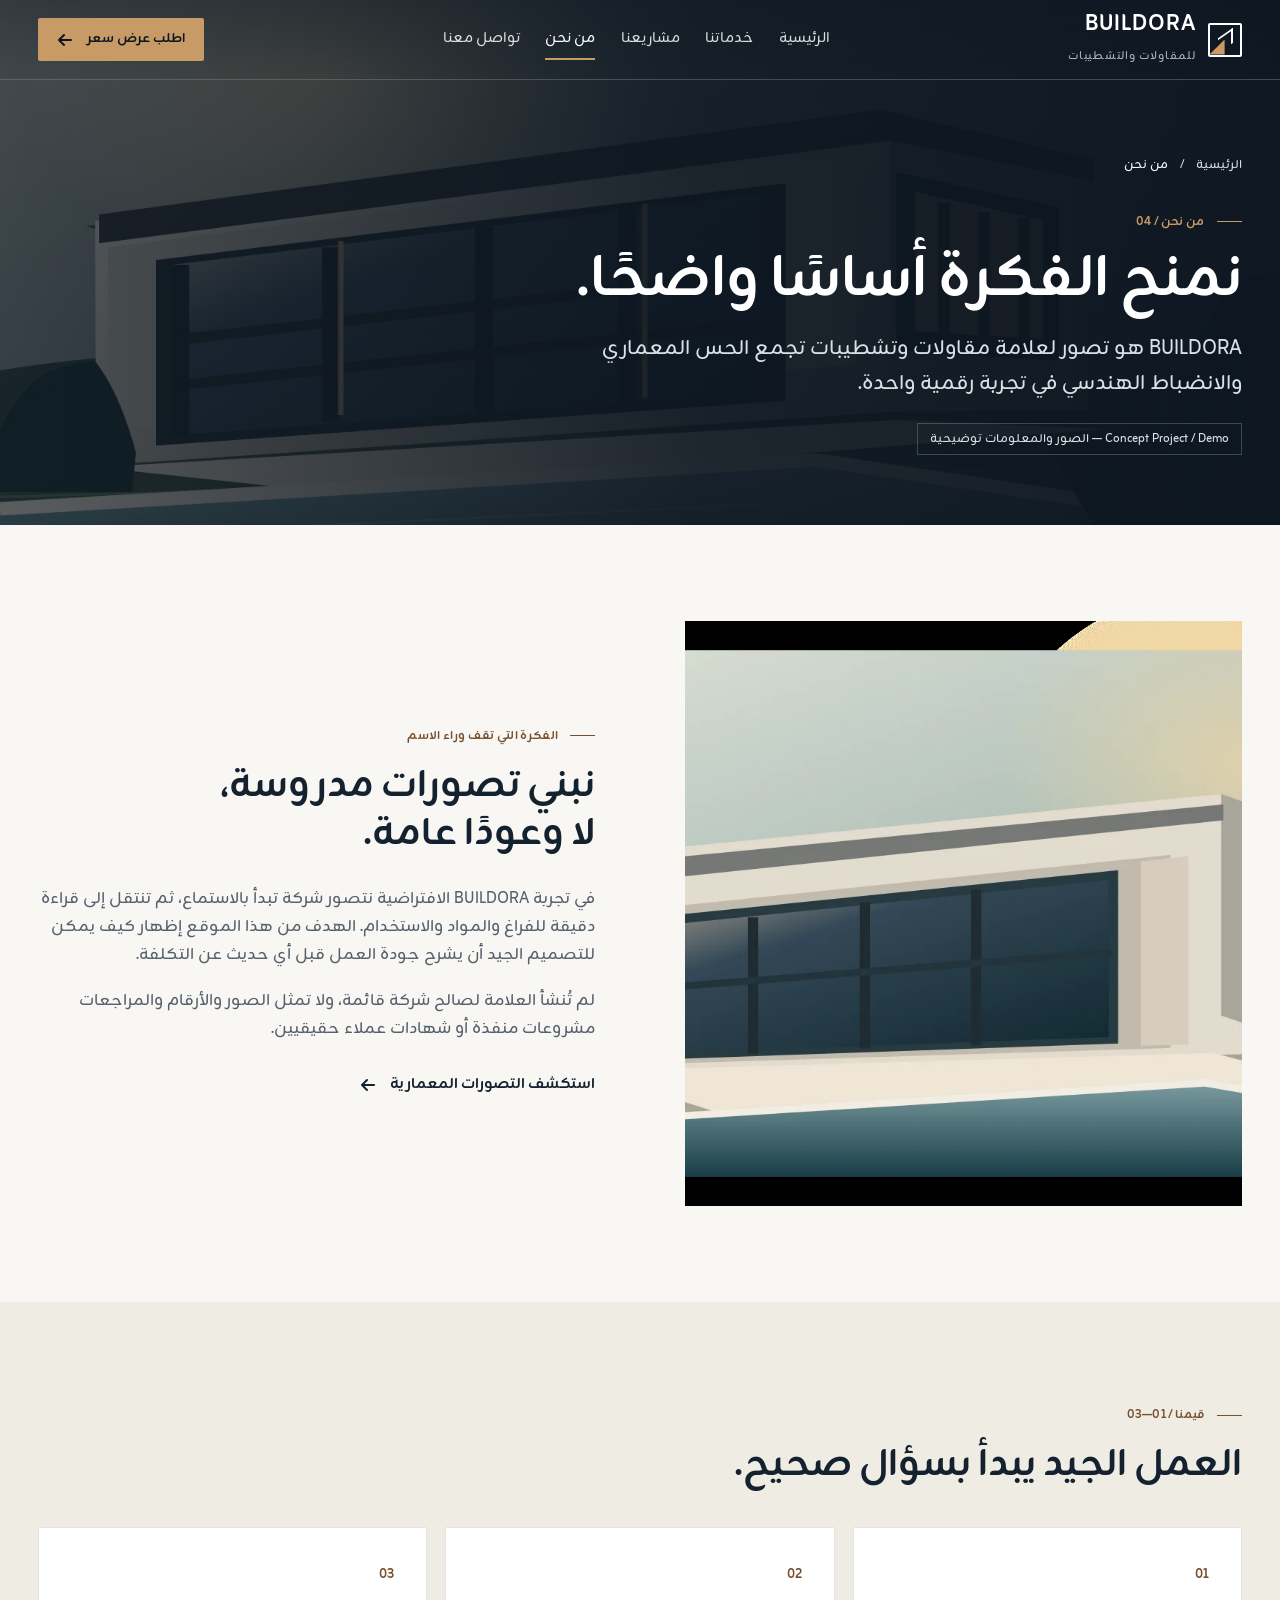
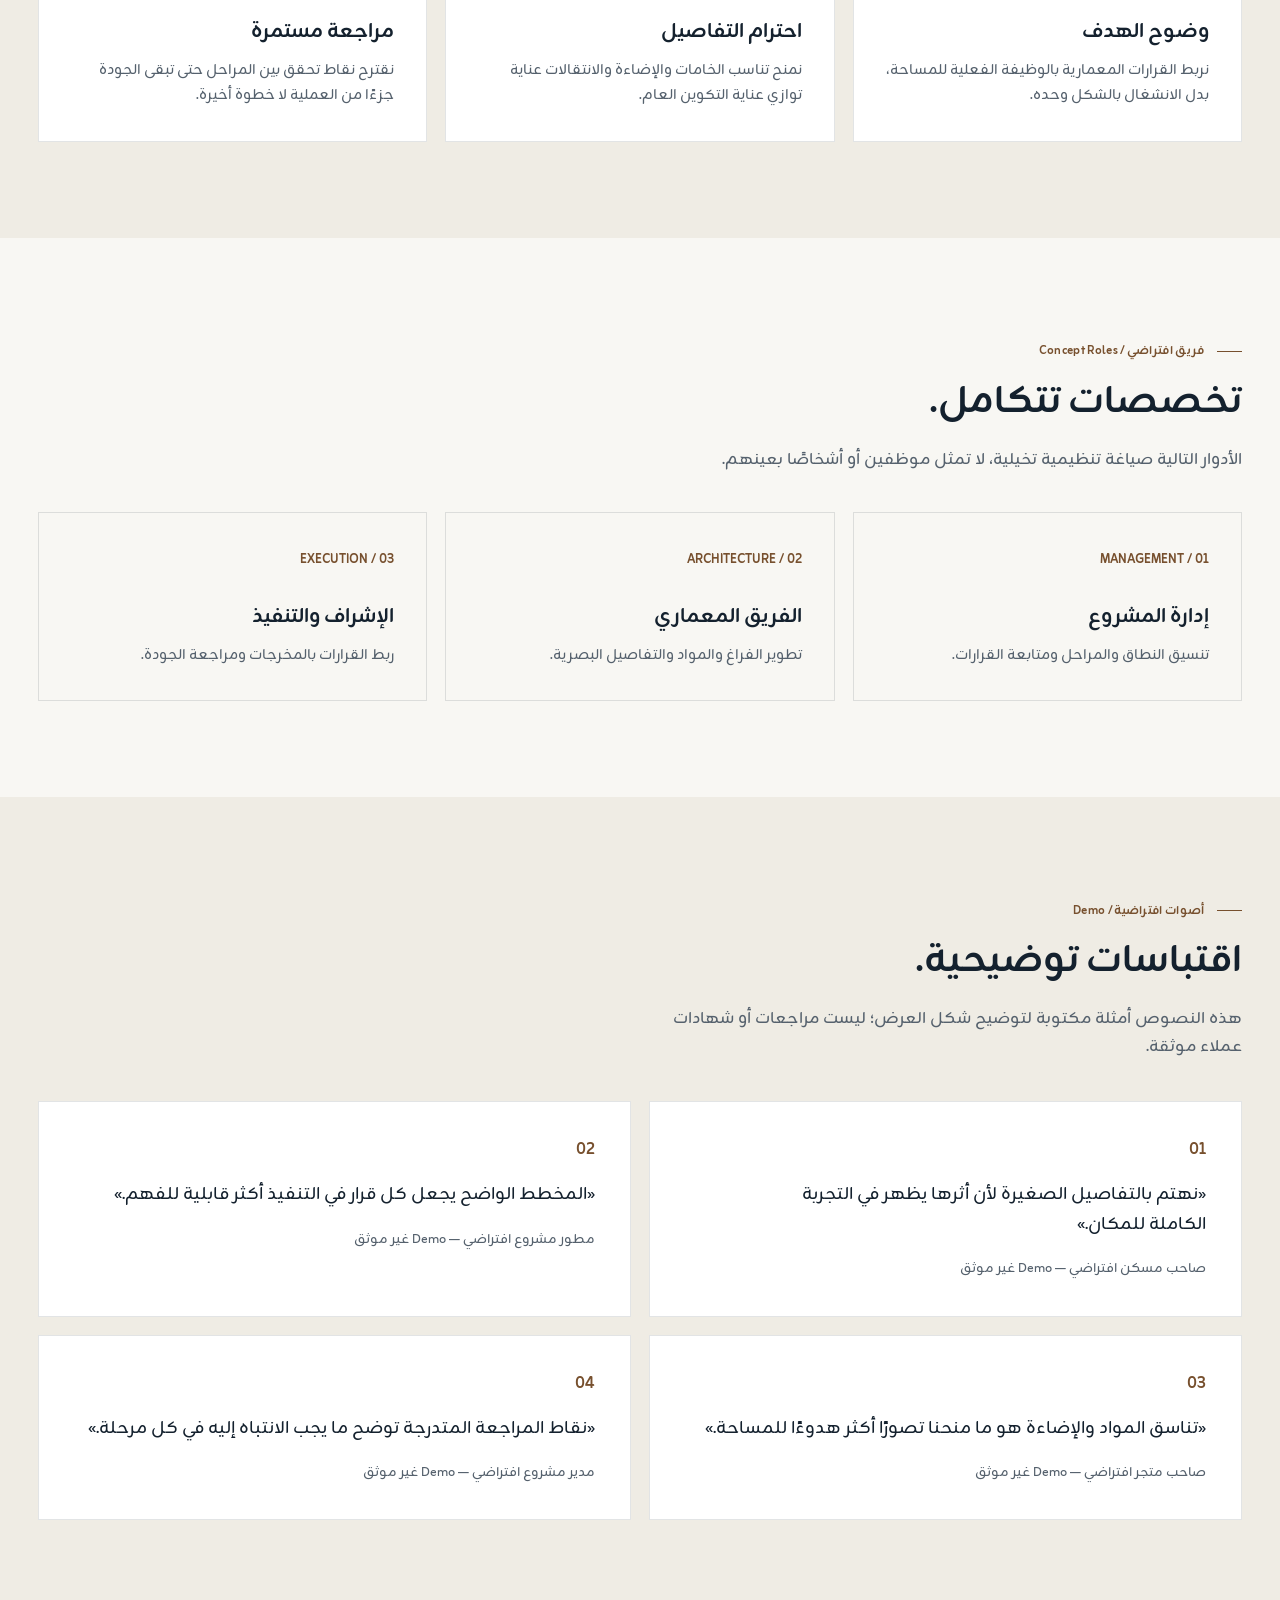
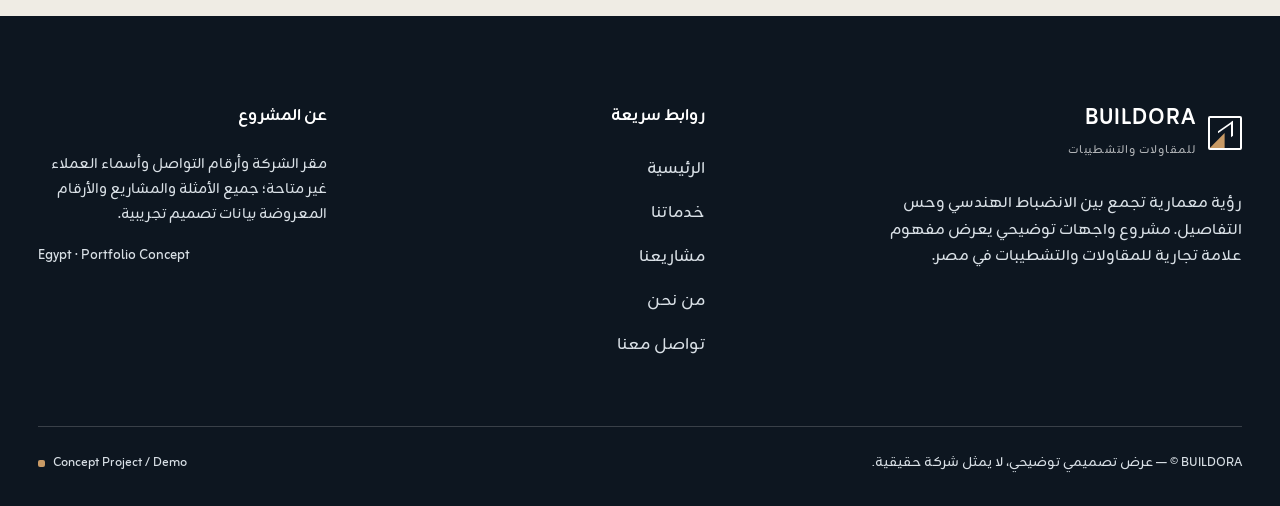
==== about.html @ ef32352b "Initial BUILDORA portfolio release" ====
<!doctype html>
<html lang="ar" dir="rtl">
<head>
  <meta charset="utf-8">
  <meta name="viewport" content="width=device-width, initial-scale=1">
  <meta name="theme-color" content="#14212E">
  <meta name="description" content="تعرف على مفهوم BUILDORA الافتراضي للمقاولات والتشطيبات وقيم التصميم والجودة وتخصصات الفريق.">
  <meta property="og:type" content="website">
  <meta property="og:site_name" content="BUILDORA">
  <meta property="og:locale" content="ar_EG">
  <meta property="og:title" content="من نحن | BUILDORA">
  <meta property="og:description" content="تعرف على مفهوم BUILDORA الافتراضي للمقاولات والتشطيبات وقيم التصميم والجودة وتخصصات الفريق.">
  <meta name="twitter:card" content="summary">
  <title>من نحن | BUILDORA</title>
  <link rel="icon" href="favicon.svg" type="image/svg+xml">
  <link rel="preconnect" href="https://fonts.googleapis.com">
  <link rel="preconnect" href="https://fonts.gstatic.com" crossorigin>
  <link rel="preconnect" href="https://cdnjs.cloudflare.com" crossorigin>
  <link href="https://fonts.googleapis.com/css2?family=Zain:wght@200;300;400;700;800;900&amp;display=swap" rel="stylesheet">
  <link href="https://cdnjs.cloudflare.com/ajax/libs/font-awesome/6.7.2/css/all.min.css" rel="stylesheet">
  <link rel="stylesheet" href="assets/css/tokens.css">
  <link rel="stylesheet" href="assets/css/base.css">
  <link rel="stylesheet" href="assets/css/components.css">
  <link rel="stylesheet" href="assets/css/pages.css">
  <link rel="stylesheet" href="assets/css/responsive.css">
  <script type="module" src="assets/js/app.js"></script>
</head>
<body data-page="about">
  <a class="skip-link" href="#main-content">تخطَّ إلى المحتوى الرئيسي</a>
  <header class="site-header" id="site-header">
    <div class="container site-header__inner">
      <a class="brand" href="index.html" aria-label="BUILDORA — العودة إلى الرئيسية">
        <span class="brand__mark" aria-hidden="true"></span>
        <span>
          <span class="brand__text" lang="en" dir="ltr">BUILDORA</span>
          <span class="brand__caption">للمقاولات والتشطيبات</span>
        </span>
      </a>

      <nav class="site-nav" id="primary-navigation" aria-label="التنقل الرئيسي">
        <a class="site-nav__link" href="index.html" >الرئيسية</a>
        <a class="site-nav__link" href="services.html">خدماتنا</a>
        <a class="site-nav__link" href="projects.html">مشاريعنا</a>
        <a class="site-nav__link" href="about.html" aria-current="page">من نحن</a>
        <a class="site-nav__link" href="contact.html#quote">تواصل معنا</a>
      </nav>

      <div class="site-header__actions">
        <a class="button button--brass site-header__quote" href="contact.html#quote">
          اطلب عرض سعر
          <i class="fa-solid fa-arrow-left icon icon--sm" aria-hidden="true"></i>
        </a>
        <button class="site-header__menu-toggle" id="menu-toggle" type="button" aria-controls="primary-navigation" aria-expanded="false" aria-label="فتح القائمة">
          <i class="fa-solid fa-bars icon" aria-hidden="true"></i>
        </button>
      </div>
    </div>
    <div class="site-header__backdrop" id="navigation-backdrop" aria-hidden="true"></div>
  </header>
  <main id="main-content">
    <section class="inner-hero" aria-labelledby="page-title">
      <div class="inner-hero__visual" aria-hidden="true"></div>
      <div class="container inner-hero__inner">
        <nav class="breadcrumb" aria-label="مسار التنقل"><a href="index.html">الرئيسية</a><span aria-hidden="true">/</span><span aria-current="page">من نحن</span></nav>
        <span class="eyebrow eyebrow--light">من نحن / 04</span>
        <h1 id="page-title">نمنح الفكرة أساسًا واضحًا.</h1>
        <p>BUILDORA هو تصور لعلامة مقاولات وتشطيبات تجمع الحس المعماري والانضباط الهندسي في تجربة رقمية واحدة.</p>
        <span class="inner-hero__label">Concept Project / Demo — الصور والمعلومات توضيحية</span>
      </div>
    </section>
    <section class="section editorial" aria-labelledby="about-story-title"><div class="container editorial__grid"><div class="editorial__image"><img src="assets/images/project-residential.webp" loading="lazy" width="1200" height="800" decoding="async" alt="رسم توضيحي معماري لفيلا معاصرة" /></div><div class="editorial__copy"><span class="eyebrow">الفكرة التي تقف وراء الاسم</span><h2 id="about-story-title">نبني تصورات مدروسة، لا وعودًا عامة.</h2><p>في تجربة BUILDORA الافتراضية نتصور شركة تبدأ بالاستماع، ثم تنتقل إلى قراءة دقيقة للفراغ والمواد والاستخدام. الهدف من هذا الموقع إظهار كيف يمكن للتصميم الجيد أن يشرح جودة العمل قبل أي حديث عن التكلفة.</p><p>لم تُنشأ العلامة لصالح شركة قائمة، ولا تمثل الصور والأرقام والمراجعات مشروعات منفذة أو شهادات عملاء حقيقيين.</p><a class="button button--text" href="projects.html">استكشف التصورات المعمارية <i class="fa-solid fa-arrow-left icon icon--sm" aria-hidden="true"></i></a></div></div></section>
    <section class="section section--subtle" aria-labelledby="values-title"><div class="container"><span class="eyebrow">قيمنا / 01—03</span><h2 id="values-title" class="section-title">العمل الجيد يبدأ بسؤال صحيح.</h2><div class="value-grid"><article><span>01</span><h3>وضوح الهدف</h3><p>نربط القرارات المعمارية بالوظيفة الفعلية للمساحة، بدل الانشغال بالشكل وحده.</p></article><article><span>02</span><h3>احترام التفاصيل</h3><p>نمنح تناسب الخامات والإضاءة والانتقالات عناية توازي عناية التكوين العام.</p></article><article><span>03</span><h3>مراجعة مستمرة</h3><p>نقترح نقاط تحقق بين المراحل حتى تبقى الجودة جزءًا من العملية لا خطوة أخيرة.</p></article></div></div></section>
    <section class="section team" aria-labelledby="team-title"><div class="container"><div class="section-heading"><span class="eyebrow">فريق افتراضي / Concept Roles</span><h2 class="section-heading__title" id="team-title">تخصصات تتكامل.</h2><p class="section-heading__body">الأدوار التالية صياغة تنظيمية تخيلية، لا تمثل موظفين أو أشخاصًا بعينهم.</p></div><div class="role-grid"><article><span>01 / MANAGEMENT</span><h3>إدارة المشروع</h3><p>تنسيق النطاق والمراحل ومتابعة القرارات.</p></article><article><span>02 / ARCHITECTURE</span><h3>الفريق المعماري</h3><p>تطوير الفراغ والمواد والتفاصيل البصرية.</p></article><article><span>03 / EXECUTION</span><h3>الإشراف والتنفيذ</h3><p>ربط القرارات بالمخرجات ومراجعة الجودة.</p></article></div></div></section>
    <section class="section section--subtle" aria-labelledby="quotes-title"><div class="container"><div class="section-heading"><span class="eyebrow">أصوات افتراضية / Demo</span><h2 class="section-heading__title" id="quotes-title">اقتباسات توضيحية.</h2><p class="section-heading__body">هذه النصوص أمثلة مكتوبة لتوضيح شكل العرض؛ ليست مراجعات أو شهادات عملاء موثقة.</p></div><div id="testimonial-list" class="quote-grid"><p class="state-message">جارٍ تحميل الاقتباسات...</p></div></div></section>
  </main>
  <footer class="site-footer" id="footer">
    <div class="container site-footer__main">
      <div class="site-footer__brand">
        <a class="brand" href="index.html" aria-label="BUILDORA — العودة إلى أعلى الصفحة">
          <span class="brand__mark" aria-hidden="true"></span>
          <span><span class="brand__text" lang="en" dir="ltr">BUILDORA</span><span class="brand__caption">للمقاولات والتشطيبات</span></span>
        </a>
        <p class="site-footer__intro">رؤية معمارية تجمع بين الانضباط الهندسي وحس التفاصيل. مشروع واجهات توضيحي يعرض مفهوم علامة تجارية للمقاولات والتشطيبات في مصر.</p>
      </div>
      <div>
        <h2 class="site-footer__heading">روابط سريعة</h2>
        <ul class="site-footer__list">
          <li><a href="index.html">الرئيسية</a></li>
          <li><a href="services.html">خدماتنا</a></li>
          <li><a href="projects.html">مشاريعنا</a></li>
          <li><a href="about.html">من نحن</a></li>
          <li><a href="contact.html#quote">تواصل معنا</a></li>
        </ul>
      </div>
      <div>
        <h2 class="site-footer__heading">عن المشروع</h2>
        <p class="site-footer__hint">مقر الشركة وأرقام التواصل وأسماء العملاء غير متاحة؛ جميع الأمثلة والمشاريع والأرقام المعروضة بيانات تصميم تجريبية.</p>
        <p class="site-footer__hint site-footer__hint--spaced" lang="en" dir="ltr">Egypt · Portfolio Concept</p>
      </div>
    </div>
    <div class="container site-footer__bottom">
      <span><span lang="en" dir="ltr">© BUILDORA</span> — عرض تصميمي توضيحي، لا يمثل شركة حقيقية.</span>
      <span class="site-footer__demo" lang="en" dir="ltr">Concept Project / Demo</span>
    </div>
  </footer>
</body>
</html>
---- assets/css/tokens.css ----
/* BUILDORA design tokens — Stage B production baseline. */
:root {
  /* 60%: warm foundations */
  --bg-page: #f8f7f3;
  --bg-surface: #ffffff;
  --bg-subtle: #efece4;

  /* 30%: architectural dark palette */
  --brand-navy: #14212e;
  --brand-navy-deep: #0d1620;
  --brand-navy-elevated: #1d2e3f;

  /* 10%: restrained metallic accent */
  --accent-brass: #c89a65;
  --accent-brass-hover: #b0834f;

  /* Semantic surfaces and text */
  --text-primary: #14212e;
  --text-muted: #55616d;
  --text-inverse: #ffffff;
  --text-inverse-muted: #d9e0e6;
  --text-brass-on-light: #77502e;
  --surface-brass-soft: #f0e4d5;
  --border-hairline: rgba(20, 33, 46, 0.12);
  --border-inverse: rgba(255, 255, 255, 0.2);
  --focus-strong: #14212e;
  --focus-inverse: #ffffff;
  --status-error: #99333b;
  --status-success: #216347;

  /* Zain is the sole UI family for Arabic, Latin text and numeric headings. */
  --font-display: 'Zain', system-ui, sans-serif;
  --font-body: 'Zain', system-ui, sans-serif;
  --font-ar: 'Zain', system-ui, sans-serif;
  --font-weight-regular: 400;
  --font-weight-medium: 500;
  --font-weight-semibold: 600;
  --font-weight-bold: 700;
  --fs-h1: clamp(2.25rem, 4.5vw, 3.85rem);
  --fs-h2: clamp(1.65rem, 3vw, 2.6rem);
  --fs-h3: clamp(1.15rem, 1.6vw, 1.4rem);
  --fs-body: 1rem;
  --fs-small: clamp(0.875rem, 0.85rem + 0.12vw, 0.95rem);
  --fs-lead: clamp(1.075rem, 1.01rem + 0.3vw, 1.25rem);
  --fs-stat: clamp(2rem, 3.75vw, 3.5rem);
  --line-height-h1: 1.15;
  --line-height-h2: 1.25;
  --line-height-h3: 1.35;
  --line-height-body-ar: 1.75;
  --line-height-body-en: 1.6;

  /* Four-point spacing scale */
  --space-1: 4px;
  --space-2: 8px;
  --space-3: 12px;
  --space-4: 16px;
  --space-6: 24px;
  --space-8: 32px;
  --space-12: 48px;
  --space-16: 64px;
  --space-20: 80px;
  --space-24: 96px;
  --space-28: 112px;
  --section-space: clamp(4rem, 7.5vw, 6.5rem);
  --container-max: 1280px;
  --page-gutter: clamp(1rem, 3vw, 2.5rem);
  --grid-gap: clamp(1rem, 2.3vw, 2rem);

  /* Restrained geometry */
  --radius-sm: 2px;
  --radius-md: 4px;
  --radius-lg: 8px;
  --border-width: 1px;
  --control-min-height: 44px;
  --button-min-height: 44px;
  --header-height: 80px;
  --header-height-mobile: 64px;
  --icon-sm: 16px;
  --icon-md: 20px;
  --icon-lg: 24px;

  /* Minimal depth and movement */
  --shadow-card: 0 8px 24px rgba(13, 22, 32, 0.07);
  --shadow-header: 0 8px 24px rgba(13, 22, 32, 0.08);
  --duration-fast: 160ms;
  --duration-normal: 240ms;
  --duration-image: 400ms;
  --ease-architectural: cubic-bezier(0.22, 1, 0.36, 1);
  --focus-ring-width: 3px;
  --focus-ring-offset: 3px;
  --z-base: 0;
  --z-sticky-header: 20;
  --z-mobile-menu: 30;
  --z-dialog-backdrop: 90;
  --z-dialog: 100;
}

/* Device widths for acceptance tests: 1440, 1366, 1200, 1024, 992,
   768, 576, 480, 375 and 330px. These are not all required breakpoints. */
---- assets/css/base.css ----
/* Document reset and accessible, direction-aware defaults. */
*,
*::before,
*::after {
  box-sizing: border-box;
}

html {
  scroll-behavior: smooth;
  scroll-padding-top: calc(var(--header-height) + 24px);
}

body {
  min-width: 320px;
  margin: 0;
  color: var(--text-primary);
  background: var(--bg-page);
  font-family: var(--font-body);
  font-size: var(--fs-body);
  font-weight: var(--font-weight-regular);
  line-height: var(--line-height-body-ar);
  -webkit-font-smoothing: antialiased;
  text-rendering: optimizeLegibility;
}

:lang(en) {
  line-height: var(--line-height-body-en);
}

h1,
h2,
h3,
h4,
p,
figure,
blockquote,
ol,
ul {
  margin: 0;
}

h1,
h2,
h3,
h4 {
  font-family: var(--font-display);
  font-weight: var(--font-weight-bold);
  text-wrap: balance;
}

h1 { font-size: var(--fs-h1); line-height: var(--line-height-h1); }
h2 { font-size: var(--fs-h2); line-height: var(--line-height-h2); }
h3 { font-size: var(--fs-h3); line-height: var(--line-height-h3); }

p { text-wrap: pretty; }

ul,
ol { padding: 0; }

img,
picture,
svg,
video {
  display: block;
  max-width: 100%;
}

img { height: auto; }

a {
  color: inherit;
  text-decoration: none;
}

button,
input,
select,
textarea {
  font: inherit;
}

button { cursor: pointer; }

button,
a,
input,
select,
textarea { -webkit-tap-highlight-color: transparent; }

:focus-visible {
  outline: var(--focus-ring-width) solid var(--focus-strong);
  outline-offset: var(--focus-ring-offset);
}

::selection {
  color: var(--brand-navy-deep);
  background: var(--accent-brass);
}

[hidden] { display: none !important; }

.container {
  width: min(var(--container-max), calc(100% - 2 * var(--page-gutter)));
  margin-inline: auto;
}

.section { padding-block: var(--section-space); }

.sr-only {
  position: absolute !important;
  width: 1px !important;
  height: 1px !important;
  overflow: hidden !important;
  white-space: nowrap !important;
  clip: rect(0, 0, 0, 0) !important;
  clip-path: inset(50%) !important;
  border: 0 !important;
  padding: 0 !important;
  margin: -1px !important;
}

.skip-link {
  position: fixed;
  z-index: calc(var(--z-dialog) + 1);
  inset-block-start: 12px;
  inset-inline-start: 12px;
  padding: 10px 18px;
  background: var(--bg-surface);
  color: var(--brand-navy);
  border: 2px solid var(--accent-brass);
  border-radius: var(--radius-sm);
  transform: translateY(-170%);
}

.skip-link:focus { transform: translateY(0); }

html.no-scroll,
body.no-scroll { overflow: hidden; }

@media (prefers-reduced-motion: reduce) {
  html { scroll-behavior: auto; }
  *,
  *::before,
  *::after {
    animation-duration: 0.01ms !important;
    animation-iteration-count: 1 !important;
    transition-duration: 0.01ms !important;
  }
}
---- assets/css/components.css ----
/* Shared buttons, navigation, card shells and footer components. */
.icon {
  display: inline-flex;
  align-items: center;
  justify-content: center;
  width: var(--icon-md);
  height: var(--icon-md);
  flex: 0 0 auto;
  font-size: var(--icon-md);
  line-height: 1;
  vertical-align: middle;
}

.icon--sm { width: var(--icon-sm); height: var(--icon-sm); font-size: var(--icon-sm); }
.icon--lg { width: var(--icon-lg); height: var(--icon-lg); font-size: var(--icon-lg); }

.eyebrow {
  display: inline-flex;
  align-items: center;
  gap: 12px;
  color: var(--text-brass-on-light);
  font-size: 0.78rem;
  font-weight: 600;
  line-height: 1.55;
  letter-spacing: 0.025em;
}

.eyebrow::before {
  content: '';
  width: 25px;
  height: 1px;
  background: currentColor;
}

.eyebrow--light { color: var(--accent-brass); }

.section-heading { max-width: 740px; }
.section-heading__title { margin-block: 16px 20px; }
.section-heading__body { color: var(--text-muted); max-width: 600px; }

.button {
  display: inline-flex;
  align-items: center;
  justify-content: center;
  gap: 14px;
  min-height: 52px;
  padding: 13px 24px;
  border: 1px solid transparent;
  border-radius: var(--radius-sm);
  font-weight: 600;
  font-size: 0.92rem;
  line-height: 1.4;
  text-align: center;
  transition: background var(--duration-normal), color var(--duration-normal), border-color var(--duration-normal), transform var(--duration-normal);
}

.button .icon { transition: transform var(--duration-normal); }
.button:hover .icon { transform: translateX(-4px); }
.button--brass { background: var(--accent-brass); color: var(--brand-navy-deep); }
.button--brass:hover { background: var(--accent-brass-hover); color: var(--brand-navy-deep); }
.button--outline-light { background: transparent; color: #fff; border-color: rgba(255,255,255,.58); }
.button--outline-light:hover { background: rgba(255,255,255,.1); border-color: #fff; }
.button--outline-dark { background: transparent; color: var(--brand-navy); border-color: rgba(20,33,46,.44); }
.button--outline-dark:hover { background: var(--brand-navy); color: #fff; }
.button--text { padding-inline: 0; min-height: 44px; border: 0; background: transparent; color: var(--brand-navy); }
.button--text:hover { color: var(--text-brass-on-light); }

.brand {
  display: inline-flex;
  align-items: center;
  gap: 12px;
  min-width: 0;
  color: #fff;
}

.brand__mark {
  position: relative;
  display: inline-block;
  width: 34px;
  height: 34px;
  flex: 0 0 auto;
  border: 2px solid currentColor;
  border-radius: var(--radius-sm);
  overflow: hidden;
}

.brand__mark::before {
  content: '';
  position: absolute;
  inset: 8px 7px 7px 8px;
  border-inline-start: 2px solid currentColor;
  border-block-start: 2px solid currentColor;
  transform: skewY(-35deg);
}

.brand__mark::after {
  content: '';
  position: absolute;
  inset-inline-end: 0;
  inset-block-end: 0;
  width: 15px;
  height: 15px;
  background: var(--accent-brass);
  clip-path: polygon(0 100%, 100% 0, 100% 100%);
}

.brand__text {
  font-family: var(--font-display);
  font-size: 1.4rem;
  font-weight: 700;
  line-height: 1;
  letter-spacing: .04em;
}

.brand__caption {
  display: block;
  margin-block-start: 7px;
  color: rgba(255,255,255,.68);
  font-family: var(--font-ar);
  font-size: .68rem;
  font-weight: 500;
  letter-spacing: .07em;
}

.site-header {
  position: fixed;
  z-index: var(--z-sticky-header);
  inset: 0 0 auto;
  height: var(--header-height);
  border-block-end: 1px solid rgba(255,255,255,.21);
  background: linear-gradient(180deg, rgba(13,22,32,.32), rgba(13,22,32,.04));
  color: #fff;
  transition: background var(--duration-normal), box-shadow var(--duration-normal), height var(--duration-normal), border-color var(--duration-normal);
}

.site-header--scrolled,
.site-header--menu-open {
  background: var(--brand-navy-deep);
  border-color: rgba(255,255,255,.12);
  box-shadow: var(--shadow-header);
}

.site-header__inner {
  display: flex;
  align-items: center;
  justify-content: space-between;
  gap: 28px;
  height: 100%;
}

.site-nav { display: flex; align-items: center; gap: clamp(14px, 2vw, 30px); }
.site-nav__link {
  position: relative;
  display: inline-flex;
  min-height: 44px;
  align-items: center;
  color: rgba(255,255,255,.84);
  font-size: .88rem;
  font-weight: 500;
  white-space: nowrap;
  transition: color var(--duration-fast);
}
.site-nav__link:hover,
.site-nav__link[aria-current="page"] { color: #fff; }
.site-nav__link::after {
  content: '';
  position: absolute;
  inset-inline: 0;
  inset-block-end: 2px;
  height: 2px;
  background: var(--accent-brass);
  transform: scaleX(0);
  transform-origin: right center;
  transition: transform var(--duration-normal);
}
.site-nav__link:hover::after,
.site-nav__link[aria-current="page"]::after { transform: scaleX(1); }
.site-header__actions { display: flex; align-items: center; gap: 14px; }
.site-header__quote { min-height: 43px; padding: 11px 18px; font-size: .82rem; }
.site-header__menu-toggle {
  display: none;
  align-items: center;
  justify-content: center;
  width: 44px;
  height: 44px;
  padding: 0;
  border: 1px solid rgba(255,255,255,.42);
  border-radius: var(--radius-sm);
  color: #fff;
  background: transparent;
}
.site-header__menu-toggle .icon { width: 23px; height: 23px; }

.site-header__backdrop { display: none; }

.meta-line {
  display: flex;
  flex-wrap: wrap;
  align-items: center;
  gap: 10px;
  font-size: .83rem;
  line-height: 1.4;
}

.meta-line__divider { width: 1px; height: 14px; background: currentColor; opacity: .32; }

.site-footer { background: var(--brand-navy-deep); color: #fff; }
.site-footer__main {
  display: grid;
  grid-template-columns: 1.55fr 1fr 1fr;
  gap: clamp(40px, 7vw, 108px);
  padding-block: clamp(64px, 7vw, 100px) 64px;
}
.site-footer .brand { margin-block-end: 30px; }
.site-footer__intro { max-width: 390px; color: var(--text-inverse-muted); font-size: .95rem; }
.site-footer__heading { margin-block-end: 26px; color: #fff; font-size: 1rem; font-weight: 600; }
.site-footer__list { display: grid; gap: 10px; list-style: none; }
.site-footer__list a { display: inline-flex; min-height: 34px; align-items: center; gap: 12px; color: var(--text-inverse-muted); transition: color var(--duration-fast); }
.site-footer__list a:hover { color: var(--accent-brass); }
.site-footer__hint { color: var(--text-inverse-muted); font-size: .9rem; }
.site-footer__hint--spaced { margin-block-start: 16px; }
.site-footer__bottom {
  display: flex;
  justify-content: space-between;
  align-items: center;
  flex-wrap: wrap;
  gap: 18px;
  padding-block: 25px 31px;
  border-block-start: 1px solid rgba(255,255,255,.18);
  color: var(--text-inverse-muted);
  font-size: .81rem;
}
.site-footer__demo { display: inline-flex; align-items: center; gap: 8px; }
.site-footer__demo::before { content: ''; width: 7px; height: 7px; background: var(--accent-brass); border-radius: var(--radius-sm); }

/* Decorative headings and images must not behave as controls. */
.decorative-rule { height: 1px; background: var(--border-hairline); }

/* Strong focus indicators for dark components. */
.site-header :focus-visible,
.site-footer :focus-visible,
.hero :focus-visible,
.process :focus-visible,
.contact-panel :focus-visible {
  outline-color: var(--accent-brass);
}

/* Keep focus visible against all dark architectural surfaces. */
.inner-hero :focus-visible,
.inline-cta :focus-visible,
.lightbox :focus-visible {
  outline-color: var(--focus-inverse);
}
---- assets/css/pages.css ----
/* Home: editorial architectural composition and restrained geometry. */
.hero {
  position: relative;
  display: flex;
  align-items: center;
  min-height: max(780px, 100svh);
  isolation: isolate;
  overflow: hidden;
  background: var(--brand-navy-deep);
  color: #fff;
}

.hero__media,
.hero__overlay,
.hero__grid {
  position: absolute;
  inset: 0;
  pointer-events: none;
}

.hero__media { z-index: -3; }
.hero__media img { width: 100%; height: 100%; object-fit: cover; object-position: center 48%; }
.hero__overlay {
  z-index: -2;
  background: linear-gradient(270deg, rgba(13,22,32,.91) 0%, rgba(13,22,32,.81) 31%, rgba(13,22,32,.39) 62%, rgba(13,22,32,.17) 100%), linear-gradient(0deg, rgba(13,22,32,.62) 0%, transparent 31%);
}
.hero__grid {
  z-index: -1;
  opacity: .1;
  background-image: linear-gradient(90deg, rgba(255,255,255,.23) 1px, transparent 1px);
  background-size: 14.286% 100%;
}

.hero__content { position: relative; padding-block: 190px 158px; }
.hero__body { max-width: 730px; }
.hero__topline {
  display: flex;
  align-items: center;
  gap: 20px;
  margin-block-end: 26px;
  color: #e5e6df;
  font-size: .74rem;
  font-weight: 600;
  letter-spacing: .05em;
}
.hero__topline::before { content: ''; width: 54px; height: 1px; background: var(--accent-brass); }
.hero__title { max-width: 790px; font-weight: 700; letter-spacing: -.035em; }
.hero__title em { display: block; color: var(--accent-brass); font-style: normal; }
.hero__lead { max-width: 570px; margin-block: 28px 36px; color: #e3e6e5; font-size: var(--fs-lead); line-height: 1.9; }
.hero__actions { display: flex; flex-wrap: wrap; gap: 14px; }
.hero__rail {
  position: absolute;
  inset-inline-end: 0;
  inset-block: 210px 146px;
  display: flex;
  align-items: center;
  gap: 17px;
  writing-mode: vertical-rl;
  direction: ltr;
  font-family: var(--font-display);
  font-size: .7rem;
  font-weight: 500;
  letter-spacing: .17em;
  color: rgba(255,255,255,.78);
}
.hero__rail::after { content: ''; width: 1px; height: 70px; background: var(--accent-brass); }
.hero__bottom {
  position: absolute;
  inset-inline: 0;
  inset-block-end: 31px;
  display: flex;
  align-items: end;
  justify-content: space-between;
  gap: 30px;
}
.hero__index { display: flex; align-items: end; gap: 12px; font-family: var(--font-display); direction: ltr; }
.hero__index strong { font-size: 2rem; color: var(--accent-brass); font-weight: 600; line-height: 1; }
.hero__index span { padding-block-end: 4px; color: rgba(255,255,255,.65); font-size: .85rem; }
.hero__scroll { display: flex; align-items: center; gap: 10px; color: rgba(255,255,255,.8); font-size: .78rem; }
.hero__scroll .icon { transform: rotate(-90deg); }
.hero__scroll:hover { color: #fff; }
.hero__demo {
  display: inline-flex;
  align-items: center;
  gap: 9px;
  padding: 7px 10px;
  border: 1px solid rgba(255,255,255,.42);
  border-radius: var(--radius-sm);
  color: rgba(255,255,255,.88);
  font-size: .74rem;
  line-height: 1.5;
}
.hero__demo::before { content: ''; width: 5px; height: 5px; background: var(--accent-brass); border-radius: var(--radius-sm); }

.overview-strip { background: var(--brand-navy); color: #fff; }
.overview-strip__inner { display: grid; grid-template-columns: repeat(3, 1fr); padding-block: 31px; }
.overview-strip__item { display: flex; align-items: center; gap: 22px; padding-inline: clamp(14px, 4vw, 54px); border-inline-end: 1px solid rgba(255,255,255,.17); }
.overview-strip__item:first-child { padding-inline-start: 0; }
.overview-strip__item:last-child { border-inline-end: 0; padding-inline-end: 0; }
.overview-strip__value { font: 600 clamp(2rem, 3vw, 2.7rem)/1 var(--font-display); color: var(--accent-brass); font-variant-numeric: tabular-nums; direction: ltr; }
.overview-strip__label { font-size: .9rem; line-height: 1.5; }
.overview-strip__hint { display: block; margin-block-start: 2px; color: rgba(255,255,255,.74); font-size: .75rem; }

.intro__grid { display: grid; grid-template-columns: minmax(0, 1.12fr) minmax(0, .88fr); gap: clamp(44px, 8vw, 126px); align-items: center; }
.intro__visual { position: relative; padding-inline-start: clamp(16px, 4.6vw, 64px); padding-block-end: clamp(20px, 4vw, 56px); }
.intro__picture { aspect-ratio: 4 / 4.15; background: var(--bg-subtle); overflow: hidden; }
.intro__picture img { width: 100%; height: 100%; object-fit: cover; }
.intro__visual::after {
  content: '';
  position: absolute;
  z-index: -1;
  inset-inline-start: 0;
  inset-inline-end: 23%;
  inset-block-start: 22%;
  inset-block-end: 0;
  border: 1px solid var(--accent-brass);
}
.intro__stamp {
  position: absolute;
  inset-block-end: 21px;
  inset-inline-end: -16px;
  width: 182px;
  padding: 18px 21px 19px;
  background: var(--brand-navy);
  color: #fff;
  box-shadow: var(--shadow-card);
}
.intro__stamp-num { display: block; font-family: var(--font-display); font-size: 2.1rem; color: var(--accent-brass); line-height: 1.1; }
.intro__stamp-text { display: block; margin-block-start: 8px; font-size: .75rem; line-height: 1.55; }
.intro__copy { max-width: 540px; }
.intro__copy h2 { margin-block: 18px 27px; }
.intro__copy h2 span { color: var(--text-brass-on-light); }
.intro__copy p { color: var(--text-muted); line-height: 1.95; margin-block-end: 18px; }
.intro__principles { display: grid; grid-template-columns: 1fr 1fr; gap: 14px; margin-block: 34px 20px; }
.intro__principles span { display: flex; align-items: center; gap: 11px; font-weight: 600; font-size: .85rem; }
.intro__principles .icon { color: var(--text-brass-on-light); }

.services { background: var(--bg-surface); }
.services__head { display: flex; align-items: end; justify-content: space-between; gap: 36px; margin-block-end: 46px; }
.services__head .section-heading { max-width: 650px; }
.services__grid { display: grid; grid-template-columns: repeat(3, minmax(0, 1fr)); border-block-start: 1px solid var(--border-hairline); border-inline-start: 1px solid var(--border-hairline); }
.service-card {
  display: flex;
  flex-direction: column;
  min-height: 302px;
  padding: clamp(25px, 3vw, 38px);
  border-inline-end: 1px solid var(--border-hairline);
  border-block-end: 1px solid var(--border-hairline);
  transition: background var(--duration-normal);
}
.service-card:hover { background: var(--bg-page); }
.service-card__top { display: flex; align-items: start; justify-content: space-between; margin-block-end: 38px; }
.service-card__symbol { width: 49px; height: 49px; display: flex; align-items: center; justify-content: center; color: var(--brand-navy); background: var(--bg-subtle); border-radius: var(--radius-sm); }
.service-card__symbol .icon { width: 27px; height: 27px; font-size: 27px; }
.service-card__number { font: 600 .88rem/1 var(--font-display); color: var(--text-brass-on-light); font-variant-numeric: tabular-nums; }
.service-card h3 { margin-block-end: 12px; }
.service-card p { color: var(--text-muted); font-size: .91rem; line-height: 1.8; }
.service-card__foot { display: flex; align-items: center; gap: 8px; margin-block-start: auto; padding-block-start: 20px; color: var(--text-brass-on-light); font-size: .8rem; font-weight: 600; }
.service-card__foot .icon { width: 15px; height: 15px; font-size: 15px; }

.projects { background: var(--bg-page); }
.projects__head { display: flex; justify-content: space-between; align-items: end; gap: 24px; margin-block-end: 42px; }
.project-grid { display: grid; grid-template-columns: repeat(3, minmax(0, 1fr)); gap: clamp(16px, 2.2vw, 30px); }
.project-card { min-width: 0; }
.project-card__image { position: relative; display: block; aspect-ratio: 4 / 3; overflow: hidden; background: var(--bg-subtle); }
.project-card__image::after { content: ''; position: absolute; inset: 0; background: linear-gradient(0deg, rgba(13,22,32,.2), transparent 45%); pointer-events: none; }
.project-card__image img { width: 100%; height: 100%; object-fit: cover; transition: transform var(--duration-image) var(--ease-architectural); }
.project-card:hover .project-card__image img { transform: scale(1.04); }
.project-card__category { position: absolute; z-index: 1; inset-block-start: 18px; inset-inline-start: 18px; background: var(--bg-page); color: var(--brand-navy); padding: 6px 11px; font-size: .76rem; font-weight: 600; }
.project-card__body { padding-block: 22px 12px; }
.project-card__body h3 { margin-block-end: 11px; }
.project-card__body p { margin-block: 13px; color: var(--text-muted); font-size: .89rem; line-height: 1.8; }
.project-card__meta { color: var(--text-muted); }
.project-card__foot { display: flex; align-items: center; gap: 9px; padding-block-start: 13px; border-block-start: 1px solid var(--border-hairline); color: var(--text-brass-on-light); font-size: .81rem; font-weight: 600; }

.process { position: relative; overflow: hidden; background: var(--brand-navy); color: #fff; }
.process::before { content: 'BUILDORA'; position: absolute; inset-inline-end: -2%; inset-block-end: -6%; font: 700 clamp(100px, 21vw, 330px)/1 var(--font-display); letter-spacing: -.07em; color: rgba(255,255,255,.026); pointer-events: none; }
.process__grid { position: relative; display: grid; grid-template-columns: minmax(0, .75fr) minmax(0, 1.25fr); gap: clamp(46px, 8vw, 140px); }
.process__intro { max-width: 430px; }
.process__intro h2 { margin-block: 19px 24px; }
.process__intro p { color: var(--text-inverse-muted); }
.process__list { display: grid; gap: 0; list-style: none; counter-reset: process; }
.process__item { display: grid; grid-template-columns: 55px 1fr; gap: 24px; padding-block: 25px; border-block-end: 1px solid rgba(255,255,255,.17); }
.process__item:first-child { padding-block-start: 3px; }
.process__num { font: 600 .9rem/1.8 var(--font-display); color: var(--accent-brass); font-variant-numeric: tabular-nums; }
.process__item h3 { margin-block-end: 6px; font-size: clamp(1.04rem, 1.35vw, 1.21rem); }
.process__item p { font-size: .87rem; color: var(--text-inverse-muted); }

.statement { background: var(--bg-subtle); }
.statement__inner { display: grid; grid-template-columns: 1fr auto; gap: 60px; align-items: center; }
.statement__text { max-width: 950px; }
.statement__text h2 { font-size: clamp(1.8rem, 3.2vw, 3.45rem); line-height: 1.45; }
.statement__text h2 span { color: var(--text-brass-on-light); }
.statement__symbol { width: 107px; height: 107px; display: grid; place-items: center; border: 1px solid rgba(20,33,46,.33); color: var(--brand-navy); }
.statement__symbol .icon { width: 42px; height: 42px; font-size: 42px; }

.contact-panel { background: var(--bg-page); }
.contact-panel__frame { display: grid; grid-template-columns: 1fr auto; gap: 50px; align-items: center; padding: clamp(35px, 6vw, 82px); background: var(--brand-navy-deep); color: #fff; }
.contact-panel__frame .eyebrow { margin-block-end: 16px; }
.contact-panel__frame h2 { max-width: 760px; margin-block-end: 17px; }
.contact-panel__frame p { max-width: 740px; color: var(--text-inverse-muted); }
.contact-panel__actions { display: grid; gap: 15px; justify-items: stretch; }
.contact-panel__actions span { max-width: 250px; color: var(--text-inverse-muted); font-size: .71rem; text-align: center; }

/* Stage C: inner pages reuse the architectural system from Stage B. */
.inner-hero {
  position: relative;
  isolation: isolate;
  overflow: hidden;
  min-height: 440px;
  background: var(--brand-navy-deep);
  color: var(--text-inverse);
}
.inner-hero__visual {
  position: absolute;
  z-index: -2;
  inset: 0;
  background: linear-gradient(270deg, rgba(13,22,32,.97), rgba(13,22,32,.9) 45%, rgba(13,22,32,.58)), url('../images/hero-residence.webp') center 55% / cover no-repeat;
}
.inner-hero__inner { padding-block: clamp(140px, 12vw, 172px) 70px; }
.inner-hero .eyebrow { margin-block-end: 15px; }
.inner-hero h1 { max-width: 860px; margin-block-end: 18px; }
.inner-hero p { max-width: 710px; color: var(--text-inverse-muted); font-size: var(--fs-lead); }
.inner-hero__label { display: inline-block; margin-block-start: 22px; padding: 5px 12px; border: 1px solid var(--border-inverse); color: var(--text-inverse-muted); font-size: .72rem; }
.breadcrumb { display: flex; flex-wrap: wrap; gap: 12px; margin-block-end: 29px; color: #d5dde3; font-size: .78rem; }
.breadcrumb a:hover { color: var(--accent-brass); }
.breadcrumb [aria-current] { color: #fff; }
.section--subtle { background: var(--bg-subtle); }
.section-title { margin-block: 15px 38px; }
.two-column { display: grid; grid-template-columns: minmax(0, .75fr) minmax(0, 1.25fr); gap: clamp(38px, 7vw, 120px); }
.demo-footnote { margin-block-start: 38px; padding-block-start: 18px; border-block-start: 1px solid var(--border-hairline); font-size: .8rem; color: var(--text-muted); }

/* Catalog filters and async states */
.catalog__heading { display: flex; justify-content: space-between; align-items: end; gap: 30px; margin-block-end: 28px; }
.catalog__heading h2 { margin-block-start: 13px; }
.catalog__heading > p { font-size: .83rem; color: var(--text-muted); }
.catalog__filters { display: flex; flex-wrap: wrap; gap: 9px; margin-block-end: 36px; padding-block: 0 17px; border-block-end: 1px solid var(--border-hairline); }
.filter-button { min-width: 78px; min-height: 44px; padding: 9px 22px; border: 1px solid var(--border-hairline); border-radius: var(--radius-sm); background: transparent; color: var(--text-primary); font-size: .85rem; font-weight: 600; }
.filter-button:hover { border-color: var(--brand-navy); }
.filter-button.is-active { background: var(--brand-navy); color: #fff; border-color: var(--brand-navy); }
.catalog__grid { min-height: 260px; }
.catalog__grid > .state-message { grid-column: 1 / -1; }
.catalog .project-card__body h3 a:hover, .project-card__body h3 a:hover { color: var(--text-brass-on-light); }
.project-card__foot:hover { color: var(--brand-navy); }
.state-message { display: flex; flex-direction: column; justify-content: center; align-items: start; gap: 17px; min-height: 140px; padding: 30px; border: 1px solid var(--border-hairline); background: var(--bg-surface); color: var(--text-muted); }
.state-message--error { border-inline-start: 3px solid var(--status-error); }
.state-message--loading { border-inline-start: 3px solid var(--accent-brass); }
.state-message--empty { border-inline-start: 3px solid var(--brand-navy); }
.media-fallback { display: grid; place-items: center; min-height: 190px; width: 100%; height: 100%; padding: 20px; background: var(--bg-subtle); color: var(--text-muted); font-size: .87rem; text-align: center; }
.inline-cta { padding-block: 55px; background: var(--brand-navy); color: #fff; }
.inline-cta__inner { display: flex; align-items: center; justify-content: space-between; gap: 30px; }
.inline-cta h2 { margin-block-start: 12px; }

/* Project detail and gallery */
.inner-hero--project { min-height: 410px; }
.detail-facts { display: grid; grid-template-columns: repeat(4, minmax(0, 1fr)); margin-block-end: 75px; border: 1px solid var(--border-hairline); background: var(--bg-surface); }
.detail-facts > div { display: grid; align-content: center; gap: 8px; padding: 27px; border-inline-end: 1px solid var(--border-hairline); }
.detail-facts > div:last-child { border: 0; }
.detail-facts span { color: var(--text-muted); font-size: .78rem; }
.detail-facts strong { font-weight: 600; font-size: clamp(1rem, 1.6vw, 1.25rem); }
.detail-facts a:hover { color: var(--text-brass-on-light); }
.detail-gallery .section-heading { margin-block-end: 30px; }
.gallery__stage { position: relative; overflow: hidden; background: var(--bg-subtle); }
.gallery__visual > .media-fallback { min-height: 260px; aspect-ratio: 16 / 9; }
.gallery__visual { aspect-ratio: 16 / 9; }
.gallery__visual img { width: 100%; height: 100%; object-fit: cover; }
.gallery__open { position: absolute; inset-block-end: 23px; inset-inline-end: 23px; display: grid; place-items: center; width: 49px; height: 49px; border: 1px solid rgba(255,255,255,.7); border-radius: var(--radius-sm); background: var(--brand-navy); color: #fff; }
.gallery__open:hover { background: var(--brand-navy-elevated); }
.gallery__thumbs { display: flex; gap: 12px; margin-block-start: 15px; }
.gallery__thumb { width: clamp(80px, 12vw, 146px); aspect-ratio: 4 / 3; padding: 0; overflow: hidden; border: 2px solid transparent; border-radius: var(--radius-sm); background: var(--bg-subtle); opacity: .72; }
.gallery__thumb[aria-pressed="true"] { opacity: 1; border-color: var(--brand-navy); }
.gallery__thumb img { width: 100%; height: 100%; object-fit: cover; }
.lightbox { position: fixed; inset: 0; width: min(1120px, calc(100vw - 32px)); max-width: none; max-height: calc(100dvh - 32px); padding: 15px; border: 1px solid rgba(255,255,255,.3); border-radius: var(--radius-md); background: var(--brand-navy-deep); color: #fff; }
.lightbox::backdrop { background: rgba(0,0,0,.88); }
.lightbox__toolbar, .lightbox__actions { display: flex; justify-content: space-between; align-items: center; gap: 12px; }
.lightbox__counter { color: var(--text-inverse-muted); font: 500 .85rem var(--font-display); }
.lightbox__photo { display: grid; place-items: center; width: 100%; min-height: 250px; height: min(68dvh, 700px); margin-block: 12px; }
.lightbox__photo img { max-width: 100%; max-height: 100%; width: 100%; height: 100%; object-fit: contain; }
.lightbox__photo > .media-fallback { display: grid; place-items: center; width: 100%; height: 100%; color: #fff; background: var(--brand-navy-elevated); text-align: center; }
.lightbox__control { display: grid; place-items: center; width: 45px; height: 45px; border: 1px solid var(--border-inverse); background: transparent; color: #fff; border-radius: var(--radius-sm); }
.lightbox__control:hover { background: var(--brand-navy-elevated); }
.lightbox__control:disabled { opacity: .3; cursor: not-allowed; }
.detail-columns { display: grid; grid-template-columns: repeat(2, minmax(0, 1fr)); gap: clamp(40px, 6vw, 95px); padding-block: var(--section-space); }
.detail-columns h2 { margin-block: 14px 24px; }
.detail-columns h3 { margin-block: 30px 13px; font-size: 1rem; }
.check-list, .detail-list { display: grid; gap: 13px; list-style: none; padding: 0; }
.check-list li { position: relative; padding-inline-start: 22px; }
.check-list li::before { content: ''; position: absolute; inset-inline-start: 0; top: .73em; width: 8px; height: 8px; background: var(--accent-brass); transform: rotate(45deg); }
.detail-list li { padding-inline-start: 16px; border-inline-start: 2px solid var(--accent-brass); color: var(--text-muted); }
.detail-comparison { padding-block: 0 var(--section-space); }
.detail-comparison .section-heading { margin-block-end: 28px; }
.comparison { max-width: 1060px; }
.comparison__visual { position: relative; aspect-ratio: 16 / 9; overflow: hidden; direction: ltr; background: var(--bg-subtle); --reveal: 50%; }
.comparison__after, .comparison__before { position: absolute; inset: 0; }
.comparison__before { clip-path: inset(0 calc(100% - var(--reveal)) 0 0); }
.comparison__after img, .comparison__before img { width: 100%; height: 100%; object-fit: cover; }
.comparison__after > .media-fallback, .comparison__before > .media-fallback { display: grid; place-items: center; width: 100%; height: 100%; padding: 16px; background: var(--bg-subtle); text-align: center; }
.comparison__handle { position: absolute; top: 0; bottom: 0; left: var(--reveal); display: grid; place-items: center; width: 3px; background: #fff; transform: translateX(-50%); color: #fff; pointer-events: none; }
.comparison__handle .icon { position: absolute; width: 46px; height: 46px; font-size: 23px; padding: 10px; border: 1px solid rgba(255,255,255,.6); border-radius: var(--radius-md); background: var(--brand-navy); }
.comparison__range { display: block; width: 100%; height: 38px; margin: 12px 0 0; accent-color: var(--brand-navy); direction: ltr; cursor: ew-resize; }
.comparison__labels { display: flex; direction: ltr; justify-content: space-between; gap: 20px; color: var(--text-muted); font-size: .78rem; }
.detail-actions { display: flex; flex-wrap: wrap; gap: 14px; padding: 38px 0; border-block: 1px solid var(--border-hairline); }
.detail-related { padding-block-start: var(--section-space); }
.detail-related h2 { margin-block: 13px 28px; }
.project-grid--related { grid-template-columns: repeat(2, minmax(0, 1fr)); max-width: 900px; }

/* Services, accordion, About and role cards */
.service-catalog .section-heading { margin-block-end: 46px; }
.service-details { display: grid; grid-template-columns: repeat(2, minmax(0, 1fr)); gap: 20px; }
.service-details > .state-message { grid-column: 1 / -1; }
.service-detail { display: flex; flex-direction: column; gap: 14px; padding: clamp(26px, 3vw, 40px); border: 1px solid var(--border-hairline); background: var(--bg-surface); }
.service-detail__heading { display: flex; align-items: center; gap: 15px; margin-block-end: 10px; }
.service-detail__heading h2 { font-size: var(--fs-h3); }
.service-detail__number { color: var(--text-brass-on-light); font: 600 .8rem var(--font-display); }
.service-detail__icon { display: grid; place-items: center; width: 48px; height: 48px; flex: 0 0 auto; background: var(--bg-subtle); }
.service-detail p { color: var(--text-muted); }
.service-detail .button { margin-block-start: auto; align-self: start; }
.accordion { min-width: 0; border-block-start: 1px solid var(--border-hairline); }
.accordion__item { border-block-end: 1px solid var(--border-hairline); }
.accordion__toggle { display: flex; justify-content: space-between; align-items: center; gap: 18px; width: 100%; min-height: 75px; padding: 18px 0; border: none; background: transparent; color: var(--text-primary); text-align: start; font-weight: 600; }
.accordion__toggle .icon { transition: transform var(--duration-normal); }
.accordion__toggle[aria-expanded="true"] .icon { transform: rotate(180deg); }
.accordion__panel { padding: 0 0 23px; color: var(--text-muted); }
.editorial__grid { display: grid; grid-template-columns: minmax(0, 1fr) minmax(0, 1fr); align-items: center; gap: clamp(40px, 7vw, 110px); }
.editorial__image { aspect-ratio: 4 / 4.2; overflow: hidden; background: var(--bg-subtle); }
.editorial__image img { width: 100%; height: 100%; object-fit: cover; }
.editorial__copy h2 { margin-block: 16px 27px; }
.editorial__copy p { margin-block-end: 18px; color: var(--text-muted); }
.value-grid, .role-grid { display: grid; grid-template-columns: repeat(3, minmax(0, 1fr)); gap: 18px; }
.value-grid article, .role-grid article { padding: 32px; background: var(--bg-surface); border: 1px solid var(--border-hairline); }
.value-grid article > span, .role-grid article > span { display: inline-block; margin-block-end: 34px; color: var(--text-brass-on-light); font: 600 .81rem var(--font-display); }
.value-grid h3, .role-grid h3 { margin-block-end: 12px; }
.value-grid p, .role-grid p { color: var(--text-muted); font-size: .9rem; }
.role-grid { margin-block-start: 38px; }
.role-grid article { background: var(--bg-page); }
.quote-grid { display: grid; grid-template-columns: repeat(2, minmax(0, 1fr)); gap: 18px; margin-block-start: 40px; }
.quote-grid > .state-message { grid-column: 1 / -1; }
.quote-card { display: grid; align-content: start; gap: 18px; padding: 35px; border: 1px solid var(--border-hairline); background: var(--bg-surface); }
.quote-card__number { color: var(--text-brass-on-light); font: 600 1rem var(--font-display); }
.quote-card p { font-size: 1.05rem; }
.quote-card footer { color: var(--text-muted); font-size: .8rem; }

/* Contact quote: entirely in-browser editing, preview and completion. */
.quote-layout { display: grid; grid-template-columns: minmax(0, .8fr) minmax(0, 1.2fr); gap: clamp(30px, 5vw, 82px); align-items: start; }
.quote-intro h2 { margin-block: 15px 24px; }
.quote-intro > p { color: var(--text-muted); }
.contact-notice { display: flex; gap: 18px; margin-block: 36px; padding: 19px; background: var(--surface-brass-soft); }
.contact-notice > .icon { margin-block-start: 3px; }
.contact-notice strong, .contact-notice span { display: block; }
.contact-notice span { margin-block-start: 6px; font-size: .81rem; }
.contact-facts { padding-block-start: 23px; border-block-start: 1px solid var(--border-hairline); }
.contact-facts h3 { margin-block-end: 14px; font-size: 1.05rem; }
.contact-facts p { margin-block-end: 9px; color: var(--text-muted); font-size: .86rem; overflow-wrap: anywhere; }
.quote-card-form { min-width: 0; padding: clamp(22px, 4vw, 45px); background: var(--bg-surface); border: 1px solid var(--border-hairline); box-shadow: var(--shadow-card); }
.quote-card-form__top { display: flex; flex-wrap: wrap; justify-content: space-between; gap: 12px; margin-block-end: 25px; color: var(--text-muted); font-size: .76rem; }
.form-grid { display: grid; grid-template-columns: repeat(2, minmax(0, 1fr)); gap: 20px; }
.form-field { display: grid; align-content: start; gap: 9px; }
.form-field--wide { grid-column: 1 / -1; }
.form-field label { font-weight: 600; font-size: .88rem; }
.form-field input, .form-field select, .form-field textarea { width: 100%; min-height: 50px; padding: 12px 14px; border: 1px solid rgba(20,33,46,.3); border-radius: var(--radius-sm); background: var(--bg-page); color: var(--text-primary); }
.form-field textarea { min-height: 140px; resize: vertical; }
.form-field input:focus, .form-field select:focus, .form-field textarea:focus { border-color: var(--brand-navy); }
.field-hint { color: var(--text-muted); font-size: .72rem; }
.form-error { margin-block: 18px; color: var(--status-error); font-size: .86rem; }
.field-error { display: block; color: var(--status-error); font-size: .82rem; font-weight: 500; line-height: 1.55; }
.form-field [aria-invalid="true"] { border-color: var(--status-error); outline: 1px solid var(--status-error); outline-offset: 1px; }
.button--wide { width: 100%; margin-block-start: 28px; }
.quote-preview h3 { margin-block: 13px; }
.quote-preview > p { color: var(--text-muted); font-size: .88rem; }
.quote-review-list { margin-block: 25px; }
.quote-review-list__row { display: grid; grid-template-columns: minmax(100px, .35fr) minmax(0, 1fr); gap: 20px; padding-block: 14px; border-block-end: 1px solid var(--border-hairline); }
.quote-review-list dt { color: var(--text-muted); font-size: .8rem; }
.quote-review-list dd { margin: 0; font-weight: 600; white-space: pre-wrap; overflow-wrap: anywhere; }
.quote-preview__actions { display: flex; flex-wrap: wrap; gap: 12px; margin-block-start: 28px; }

/* Use tabular Zain figures for technical numeric specifications. */
.project-card__meta [dir="ltr"], .detail-facts [dir="ltr"] { font-family: var(--font-display); font-variant-numeric: tabular-nums; }
---- assets/css/responsive.css ----
/* Breakpoints follow layout needs; QA covers all specified device widths. */
@media (min-width: 1600px) {
  .hero__media img { object-position: center 53%; }
}

@media (max-width: 1200px) {
  :root { --header-height: 74px; }
  .site-nav { gap: 17px; }
  .site-header__inner { gap: 15px; }
  .site-header__quote { padding-inline: 13px; }
  .intro__grid { gap: 65px; }
  .hero__rail { display: none; }
}

@media (max-width: 1024px) {
  .site-header__menu-toggle { display: inline-flex; }
  .site-header__quote { display: none; }
  .site-nav {
    position: fixed;
    z-index: var(--z-mobile-menu);
    inset-block: var(--header-height) 0;
    inset-inline-start: 0;
    inset-inline-end: auto;
    display: flex;
    flex-direction: column;
    align-items: stretch;
    justify-content: flex-start;
    width: min(410px, 100%);
    padding: 36px var(--page-gutter) 54px;
    gap: 0;
    overflow-y: auto;
    overscroll-behavior: contain;
    background: var(--brand-navy-deep);
    border-inline-start: 1px solid rgba(255,255,255,.12);
    transform: translateX(105%);
    visibility: hidden;
    transition: transform var(--duration-normal) var(--ease-architectural), visibility var(--duration-normal);
  }
  .site-header--menu-open .site-nav { visibility: visible; transform: translateX(0); }
  .site-nav__link { min-height: 60px; font-size: 1.06rem; border-block-end: 1px solid rgba(255,255,255,.13); }
  .site-nav__link::after { display: none; }
  .site-nav__link:hover { color: var(--accent-brass); }
  .site-header__backdrop {
    position: fixed;
    z-index: calc(var(--z-mobile-menu) - 1);
    inset: var(--header-height) 0 0;
    display: block;
    background: rgba(13,22,32,.62);
    opacity: 0;
    visibility: hidden;
    transition: opacity var(--duration-normal), visibility var(--duration-normal);
  }
  .site-header--menu-open .site-header__backdrop { opacity: 1; visibility: visible; }
  .hero__content { padding-block: 162px 145px; }
  .intro__grid { gap: 45px; }
  .services__grid { grid-template-columns: repeat(2, minmax(0, 1fr)); }
  .process__grid { gap: 50px; }
}

@media (max-width: 768px) {
  :root { --header-height: var(--header-height-mobile); }
  .site-header__inner { gap: 12px; }
  .brand__text { font-size: 1.22rem; }
  .brand__caption { font-size: .64rem; }
  .brand__mark { width: 31px; height: 31px; }
  .hero { min-height: 720px; min-height: 94svh; }
  .hero__content { padding-block: 140px 150px; }
  .hero__body { max-width: 600px; }
  .hero__overlay { background: linear-gradient(270deg, rgba(13,22,32,.93), rgba(13,22,32,.67)), linear-gradient(0deg, rgba(13,22,32,.7), transparent 45%); }
  .hero__bottom { inset-block-end: 25px; }
  .hero__demo { display: none; }
  .overview-strip__inner { gap: 0; }
  .overview-strip__item { display: block; padding-inline: 18px; text-align: center; }
  .overview-strip__value { display: block; margin-block-end: 10px; }
  .intro__grid { grid-template-columns: 1fr; gap: 49px; }
  .intro__visual { order: 2; width: min(560px, 100%); padding-inline-start: 26px; }
  .intro__picture { aspect-ratio: 4 / 3; }
  .intro__copy { order: 1; max-width: 650px; }
  .services__head, .projects__head { align-items: start; flex-direction: column; gap: 12px; }
  .project-grid { grid-template-columns: repeat(2, minmax(0, 1fr)); }
  .project-card:last-child { grid-column: 1 / -1; width: min(520px, 100%); }
  .process__grid { grid-template-columns: 1fr; gap: 43px; }
  .process__intro { max-width: 650px; }
  .statement__inner { gap: 26px; }
  .statement__symbol { width: 74px; height: 74px; }
  .statement__symbol .icon { width: 28px; height: 28px; }
  .contact-panel__frame { grid-template-columns: 1fr; gap: 27px; }
  .contact-panel__actions { display: flex; flex-wrap: wrap; align-items: center; }
  .contact-panel__actions span { text-align: start; }
  .site-footer__main { grid-template-columns: 1.2fr 1fr; gap: 45px; }
  .site-footer__brand { grid-column: 1 / -1; }
}

@media (max-width: 576px) {
  .hero { min-height: 720px; }
  .hero__content { padding-block: 128px 125px; }
  .hero__topline { font-size: .66rem; margin-block-end: 22px; }
  .hero__topline::before { width: 31px; }
  .hero__title { font-size: clamp(2.25rem, 8.6vw, 3.25rem); }
  .hero__lead { margin-block: 20px 29px; font-size: .99rem; }
  .hero__actions { gap: 10px; }
  .hero__actions .button { width: 100%; }
  .hero__bottom { align-items: center; }
  .hero__scroll { font-size: .7rem; }
  .overview-strip__inner { grid-template-columns: repeat(3, minmax(0, 1fr)); padding-block: 22px; }
  .overview-strip__item { padding-inline: 8px; }
  .overview-strip__value { font-size: clamp(1.5rem, 6.5vw, 2.2rem); }
  .overview-strip__label { font-size: .7rem; }
  .overview-strip__hint { font-size: .72rem; }
  .intro__principles { grid-template-columns: 1fr; }
  .intro__stamp { width: 146px; padding: 12px 15px; inset-inline-end: -5px; }
  .intro__stamp-num { font-size: 1.6rem; }
  .services__grid, .project-grid { grid-template-columns: 1fr; }
  .service-card { min-height: 270px; }
  .service-card__top { margin-block-end: 25px; }
  .project-card:last-child { grid-column: auto; width: 100%; }
  .process__item { grid-template-columns: 36px 1fr; gap: 12px; }
  .statement__inner { grid-template-columns: 1fr; }
  .statement__symbol { display: none; }
  .contact-panel__actions { display: grid; justify-items: stretch; }
  .contact-panel__actions .button { width: 100%; }
  .site-footer__main { grid-template-columns: 1fr 1fr; gap: 36px 16px; }
  .site-footer__main .site-footer__brand { grid-column: 1 / -1; }
  .site-footer__bottom { align-items: start; flex-direction: column; }
}

@media (max-width: 375px) {
  .brand { gap: 8px; }
  .brand__text { font-size: 1.05rem; }
  .brand__caption { font-size: .62rem; }
  .hero__topline { line-height: 1.7; }
  .overview-strip__item { padding-inline: 5px; }
  .overview-strip__label { font-size: .64rem; }
  .overview-strip__hint { font-size: .72rem; }
  .hero__bottom { gap: 9px; }
  .hero__scroll { max-width: 135px; }
}

/* Stage C: responsive inner-page layouts. */
@media (max-width: 1024px) {
  .two-column, .quote-layout { gap: 36px; }
  .detail-facts > div { padding: 20px; }
  .service-detail__heading { flex-wrap: wrap; }
}
@media (max-width: 768px) {
  .inner-hero { min-height: 365px; }
  .inner-hero__inner { padding-block: 125px 48px; }
  .two-column, .editorial__grid, .quote-layout { grid-template-columns: 1fr; }
  .detail-facts { grid-template-columns: repeat(2, minmax(0, 1fr)); }
  .detail-facts > div:nth-child(2) { border-inline-end: 0; }
  .detail-facts > div:nth-child(-n+2) { border-block-end: 1px solid var(--border-hairline); }
  .catalog__heading { align-items: start; flex-direction: column; }
  .service-details { grid-template-columns: 1fr 1fr; }
  .detail-columns { grid-template-columns: 1fr; }
  .value-grid, .role-grid { grid-template-columns: 1fr 1fr; }
  .catalog .project-card:last-child, .detail-related .project-card:last-child { grid-column: auto; width: auto; }
  .project-grid--related { grid-template-columns: repeat(2, minmax(0, 1fr)); }
}
@media (max-width: 576px) {
  .inner-hero__inner { padding-block: 115px 48px; }
  .breadcrumb { gap: 8px; }
  .inner-hero__label { font-size: .64rem; }
  .catalog__filters { gap: 7px; }
  .filter-button { min-width: 0; padding-inline: 15px; }
  .service-details, .value-grid, .role-grid, .quote-grid, .project-grid--related { grid-template-columns: 1fr; }
  .detail-facts { margin-block-end: 42px; }
  .detail-facts > div { padding: 16px; }
  .detail-facts strong { font-size: .98rem; }
  .gallery__visual, .comparison__visual { aspect-ratio: 4 / 3; }
  .gallery__open { inset-block-end: 13px; inset-inline-end: 13px; }
  .lightbox__photo { height: min(64dvh, 520px); }
  .lightbox { padding: 10px; }
  .detail-actions .button, .inline-cta .button { width: 100%; }
  .inline-cta__inner { align-items: stretch; flex-direction: column; }
  .form-grid { grid-template-columns: 1fr; }
  .quote-review-list__row { grid-template-columns: 1fr; gap: 4px; }
  .quote-preview__actions > .button { flex: 1 1 100%; }
}

/* Small screens need legible statistics, not three compressed micro-columns. */
@media (max-width: 480px) {
  .overview-strip__inner { grid-template-columns: 1fr; padding-block: 10px; }
  .overview-strip__item {
    display: flex; align-items: center; gap: 18px; padding: 14px 0;
    text-align: start; border-inline-end: 0;
    border-block-end: 1px solid rgba(255,255,255,.17);
  }
  .overview-strip__item:first-child { padding-inline-start: 0; }
  .overview-strip__item:last-child { border-block-end: 0; padding-inline-end: 0; }
  .overview-strip__value { min-width: 67px; margin: 0; font-size: 2rem; }
  .overview-strip__label { font-size: .86rem; }
  .overview-strip__hint { font-size: .75rem; }
}
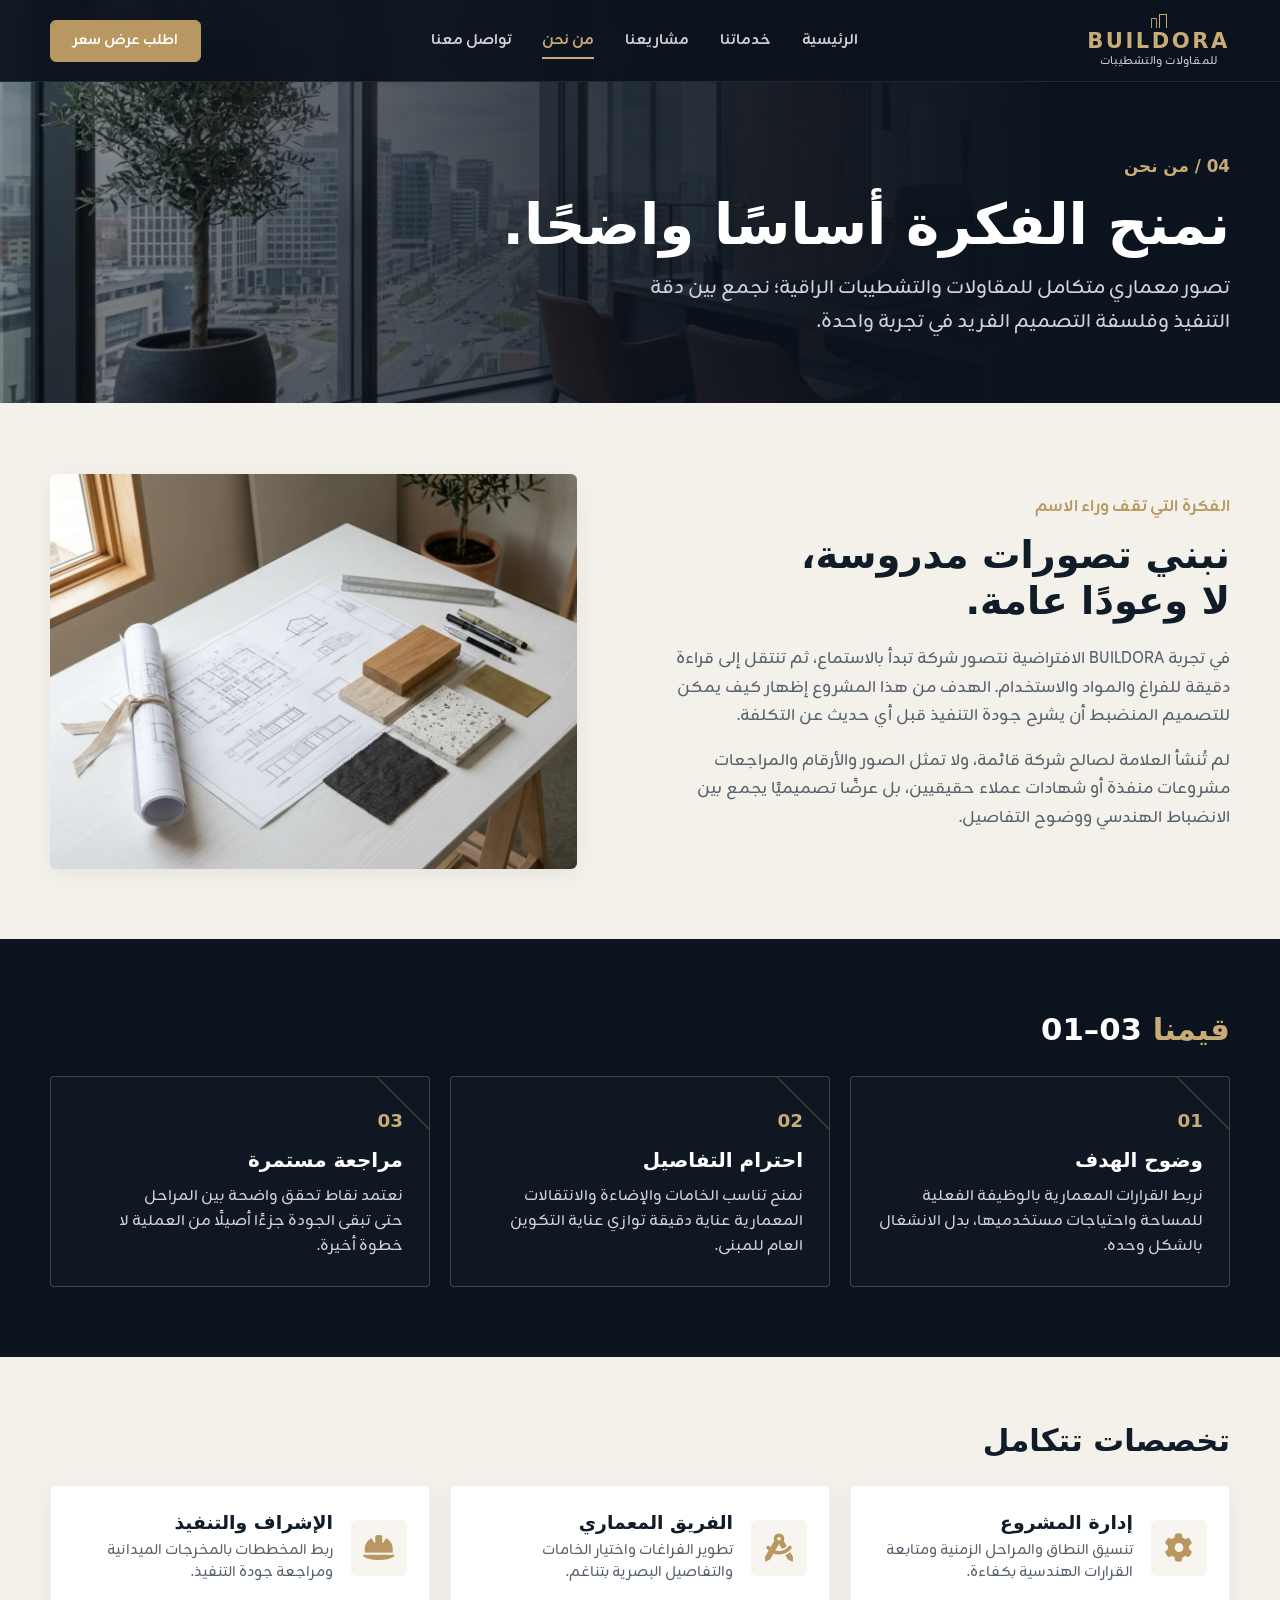
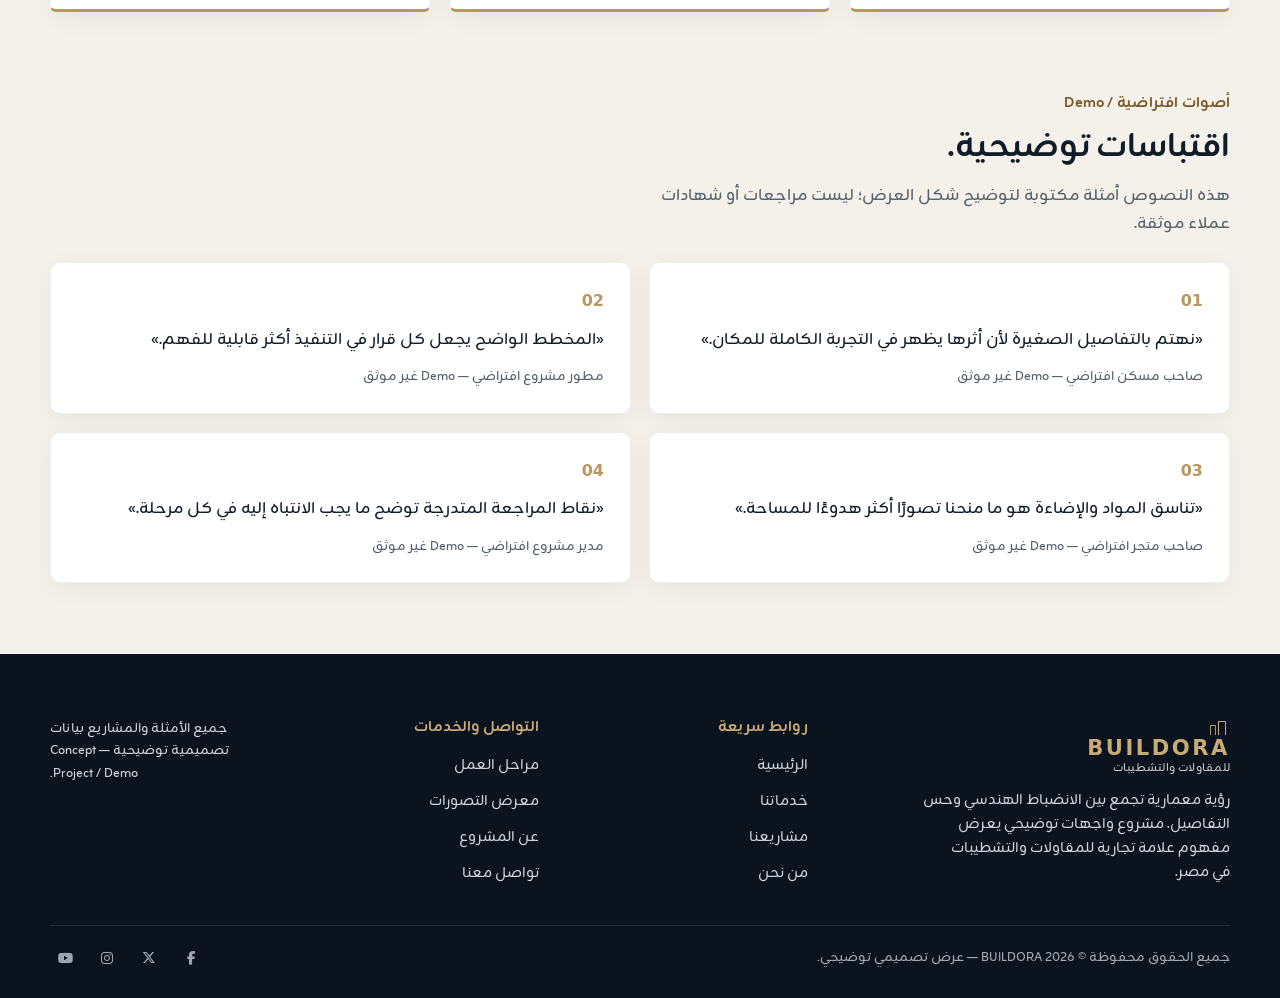
==== commit 34e4bb7c: "Update primary accent color" ====
--- a/about.html
+++ b/about.html
@@ -3,7 +3,7 @@
 <head>
   <meta charset="utf-8">
   <meta name="viewport" content="width=device-width, initial-scale=1">
-  <meta name="theme-color" content="#14212E">
+  <meta name="theme-color" content="#0B131E">
   <meta name="description" content="تعرف على مفهوم BUILDORA الافتراضي للمقاولات والتشطيبات وقيم التصميم والجودة وتخصصات الفريق.">
   <meta property="og:type" content="website">
   <meta property="og:site_name" content="BUILDORA">
@@ -27,18 +27,17 @@
 </head>
 <body data-page="about">
   <a class="skip-link" href="#main-content">تخطَّ إلى المحتوى الرئيسي</a>
+
   <header class="site-header" id="site-header">
     <div class="container site-header__inner">
       <a class="brand" href="index.html" aria-label="BUILDORA — العودة إلى الرئيسية">
         <span class="brand__mark" aria-hidden="true"></span>
-        <span>
-          <span class="brand__text" lang="en" dir="ltr">BUILDORA</span>
-          <span class="brand__caption">للمقاولات والتشطيبات</span>
-        </span>
+        <span class="brand__text" lang="en" dir="ltr">BUILDORA</span>
+        <span class="brand__caption">للمقاولات والتشطيبات</span>
       </a>
 
       <nav class="site-nav" id="primary-navigation" aria-label="التنقل الرئيسي">
-        <a class="site-nav__link" href="index.html" >الرئيسية</a>
+        <a class="site-nav__link" href="index.html">الرئيسية</a>
         <a class="site-nav__link" href="services.html">خدماتنا</a>
         <a class="site-nav__link" href="projects.html">مشاريعنا</a>
         <a class="site-nav__link" href="about.html" aria-current="page">من نحن</a>
@@ -46,10 +45,7 @@
       </nav>
 
       <div class="site-header__actions">
-        <a class="button button--brass site-header__quote" href="contact.html#quote">
-          اطلب عرض سعر
-          <i class="fa-solid fa-arrow-left icon icon--sm" aria-hidden="true"></i>
-        </a>
+        <a class="button button--brass site-header__quote" href="contact.html#quote">اطلب عرض سعر</a>
         <button class="site-header__menu-toggle" id="menu-toggle" type="button" aria-controls="primary-navigation" aria-expanded="false" aria-label="فتح القائمة">
           <i class="fa-solid fa-bars icon" aria-hidden="true"></i>
         </button>
@@ -57,28 +53,104 @@
     </div>
     <div class="site-header__backdrop" id="navigation-backdrop" aria-hidden="true"></div>
   </header>
+
   <main id="main-content">
-    <section class="inner-hero" aria-labelledby="page-title">
+    <section class="inner-hero inner-hero--about" aria-labelledby="page-title">
       <div class="inner-hero__visual" aria-hidden="true"></div>
       <div class="container inner-hero__inner">
-        <nav class="breadcrumb" aria-label="مسار التنقل"><a href="index.html">الرئيسية</a><span aria-hidden="true">/</span><span aria-current="page">من نحن</span></nav>
-        <span class="eyebrow eyebrow--light">من نحن / 04</span>
+        <span class="inner-hero__eyebrow"><span dir="ltr">04</span> / من نحن</span>
         <h1 id="page-title">نمنح الفكرة أساسًا واضحًا.</h1>
-        <p>BUILDORA هو تصور لعلامة مقاولات وتشطيبات تجمع الحس المعماري والانضباط الهندسي في تجربة رقمية واحدة.</p>
-        <span class="inner-hero__label">Concept Project / Demo — الصور والمعلومات توضيحية</span>
+        <p>تصور معماري متكامل للمقاولات والتشطيبات الراقية؛ نجمع بين دقة التنفيذ وفلسفة التصميم الفريد في تجربة واحدة.</p>
       </div>
     </section>
-    <section class="section editorial" aria-labelledby="about-story-title"><div class="container editorial__grid"><div class="editorial__image"><img src="assets/images/project-residential.webp" loading="lazy" width="1200" height="800" decoding="async" alt="رسم توضيحي معماري لفيلا معاصرة" /></div><div class="editorial__copy"><span class="eyebrow">الفكرة التي تقف وراء الاسم</span><h2 id="about-story-title">نبني تصورات مدروسة، لا وعودًا عامة.</h2><p>في تجربة BUILDORA الافتراضية نتصور شركة تبدأ بالاستماع، ثم تنتقل إلى قراءة دقيقة للفراغ والمواد والاستخدام. الهدف من هذا الموقع إظهار كيف يمكن للتصميم الجيد أن يشرح جودة العمل قبل أي حديث عن التكلفة.</p><p>لم تُنشأ العلامة لصالح شركة قائمة، ولا تمثل الصور والأرقام والمراجعات مشروعات منفذة أو شهادات عملاء حقيقيين.</p><a class="button button--text" href="projects.html">استكشف التصورات المعمارية <i class="fa-solid fa-arrow-left icon icon--sm" aria-hidden="true"></i></a></div></div></section>
-    <section class="section section--subtle" aria-labelledby="values-title"><div class="container"><span class="eyebrow">قيمنا / 01—03</span><h2 id="values-title" class="section-title">العمل الجيد يبدأ بسؤال صحيح.</h2><div class="value-grid"><article><span>01</span><h3>وضوح الهدف</h3><p>نربط القرارات المعمارية بالوظيفة الفعلية للمساحة، بدل الانشغال بالشكل وحده.</p></article><article><span>02</span><h3>احترام التفاصيل</h3><p>نمنح تناسب الخامات والإضاءة والانتقالات عناية توازي عناية التكوين العام.</p></article><article><span>03</span><h3>مراجعة مستمرة</h3><p>نقترح نقاط تحقق بين المراحل حتى تبقى الجودة جزءًا من العملية لا خطوة أخيرة.</p></article></div></div></section>
-    <section class="section team" aria-labelledby="team-title"><div class="container"><div class="section-heading"><span class="eyebrow">فريق افتراضي / Concept Roles</span><h2 class="section-heading__title" id="team-title">تخصصات تتكامل.</h2><p class="section-heading__body">الأدوار التالية صياغة تنظيمية تخيلية، لا تمثل موظفين أو أشخاصًا بعينهم.</p></div><div class="role-grid"><article><span>01 / MANAGEMENT</span><h3>إدارة المشروع</h3><p>تنسيق النطاق والمراحل ومتابعة القرارات.</p></article><article><span>02 / ARCHITECTURE</span><h3>الفريق المعماري</h3><p>تطوير الفراغ والمواد والتفاصيل البصرية.</p></article><article><span>03 / EXECUTION</span><h3>الإشراف والتنفيذ</h3><p>ربط القرارات بالمخرجات ومراجعة الجودة.</p></article></div></div></section>
-    <section class="section section--subtle" aria-labelledby="quotes-title"><div class="container"><div class="section-heading"><span class="eyebrow">أصوات افتراضية / Demo</span><h2 class="section-heading__title" id="quotes-title">اقتباسات توضيحية.</h2><p class="section-heading__body">هذه النصوص أمثلة مكتوبة لتوضيح شكل العرض؛ ليست مراجعات أو شهادات عملاء موثقة.</p></div><div id="testimonial-list" class="quote-grid"><p class="state-message">جارٍ تحميل الاقتباسات...</p></div></div></section>
+
+    <section class="section editorial" aria-labelledby="about-story-title">
+      <div class="container editorial__grid">
+        <div class="editorial__copy">
+          <span class="eyebrow">الفكرة التي تقف وراء الاسم</span>
+          <h2 id="about-story-title">نبني تصورات مدروسة، لا وعودًا عامة.</h2>
+          <p>في تجربة <span lang="en" dir="ltr">BUILDORA</span> الافتراضية نتصور شركة تبدأ بالاستماع، ثم تنتقل إلى قراءة دقيقة للفراغ والمواد والاستخدام. الهدف من هذا المشروع إظهار كيف يمكن للتصميم المنضبط أن يشرح جودة التنفيذ قبل أي حديث عن التكلفة.</p>
+          <p>لم تُنشأ العلامة لصالح شركة قائمة، ولا تمثل الصور والأرقام والمراجعات مشروعات منفذة أو شهادات عملاء حقيقيين، بل عرضًا تصميميًا يجمع بين الانضباط الهندسي ووضوح التفاصيل.</p>
+        </div>
+        <figure class="editorial__image">
+          <img src="assets/images/about-desk.webp" loading="lazy" width="1200" height="800" decoding="async" alt="مكتب معماري يضم مخططات هندسية وعينات خامات خشب وحجر وأدوات رسم">
+        </figure>
+      </div>
+    </section>
+
+    <section class="values-band" aria-labelledby="values-title">
+      <div class="container">
+        <h2 id="values-title" class="values-band__title">قيمنا <span dir="ltr">01–03</span></h2>
+        <div class="value-grid">
+          <article class="value-card">
+            <span class="value-card__num" dir="ltr">01</span>
+            <h3>وضوح الهدف</h3>
+            <p>نربط القرارات المعمارية بالوظيفة الفعلية للمساحة واحتياجات مستخدميها، بدل الانشغال بالشكل وحده.</p>
+          </article>
+          <article class="value-card">
+            <span class="value-card__num" dir="ltr">02</span>
+            <h3>احترام التفاصيل</h3>
+            <p>نمنح تناسب الخامات والإضاءة والانتقالات المعمارية عناية دقيقة توازي عناية التكوين العام للمبنى.</p>
+          </article>
+          <article class="value-card">
+            <span class="value-card__num" dir="ltr">03</span>
+            <h3>مراجعة مستمرة</h3>
+            <p>نعتمد نقاط تحقق واضحة بين المراحل حتى تبقى الجودة جزءًا أصيلًا من العملية لا خطوة أخيرة.</p>
+          </article>
+        </div>
+      </div>
+    </section>
+
+    <section class="team" aria-labelledby="team-title">
+      <div class="container">
+        <h2 id="team-title" class="team__title">تخصصات تتكامل</h2>
+        <div class="role-grid">
+          <article class="role-card">
+            <span class="role-card__icon"><i class="fa-solid fa-gear icon" aria-hidden="true"></i></span>
+            <div>
+              <h3>إدارة المشروع</h3>
+              <p>تنسيق النطاق والمراحل الزمنية ومتابعة القرارات الهندسية بكفاءة.</p>
+            </div>
+          </article>
+          <article class="role-card">
+            <span class="role-card__icon"><i class="fa-solid fa-compass-drafting icon" aria-hidden="true"></i></span>
+            <div>
+              <h3>الفريق المعماري</h3>
+              <p>تطوير الفراغات واختيار الخامات والتفاصيل البصرية بتناغم.</p>
+            </div>
+          </article>
+          <article class="role-card">
+            <span class="role-card__icon"><i class="fa-solid fa-helmet-safety icon" aria-hidden="true"></i></span>
+            <div>
+              <h3>الإشراف والتنفيذ</h3>
+              <p>ربط المخططات بالمخرجات الميدانية ومراجعة جودة التنفيذ.</p>
+            </div>
+          </article>
+        </div>
+      </div>
+    </section>
+
+    <section class="quotes-section" aria-labelledby="quotes-title">
+      <div class="container">
+        <div class="section-heading">
+          <span class="eyebrow">أصوات افتراضية / Demo</span>
+          <h2 class="section-heading__title" id="quotes-title">اقتباسات توضيحية.</h2>
+          <p class="section-heading__body">هذه النصوص أمثلة مكتوبة لتوضيح شكل العرض؛ ليست مراجعات أو شهادات عملاء موثقة.</p>
+        </div>
+        <div id="testimonial-list" class="quote-grid">
+          <p class="state-message">جارٍ تحميل الاقتباسات...</p>
+        </div>
+      </div>
+    </section>
   </main>
+
   <footer class="site-footer" id="footer">
     <div class="container site-footer__main">
       <div class="site-footer__brand">
         <a class="brand" href="index.html" aria-label="BUILDORA — العودة إلى أعلى الصفحة">
           <span class="brand__mark" aria-hidden="true"></span>
-          <span><span class="brand__text" lang="en" dir="ltr">BUILDORA</span><span class="brand__caption">للمقاولات والتشطيبات</span></span>
+          <span class="brand__text" lang="en" dir="ltr">BUILDORA</span>
+          <span class="brand__caption">للمقاولات والتشطيبات</span>
         </a>
         <p class="site-footer__intro">رؤية معمارية تجمع بين الانضباط الهندسي وحس التفاصيل. مشروع واجهات توضيحي يعرض مفهوم علامة تجارية للمقاولات والتشطيبات في مصر.</p>
       </div>
@@ -89,18 +161,29 @@
           <li><a href="services.html">خدماتنا</a></li>
           <li><a href="projects.html">مشاريعنا</a></li>
           <li><a href="about.html">من نحن</a></li>
+        </ul>
+      </div>
+      <div>
+        <h2 class="site-footer__heading">التواصل والخدمات</h2>
+        <ul class="site-footer__list">
+          <li><a href="services.html#process">مراحل العمل</a></li>
+          <li><a href="projects.html">معرض التصورات</a></li>
+          <li><a href="about.html">عن المشروع</a></li>
           <li><a href="contact.html#quote">تواصل معنا</a></li>
         </ul>
       </div>
-      <div>
-        <h2 class="site-footer__heading">عن المشروع</h2>
-        <p class="site-footer__hint">مقر الشركة وأرقام التواصل وأسماء العملاء غير متاحة؛ جميع الأمثلة والمشاريع والأرقام المعروضة بيانات تصميم تجريبية.</p>
-        <p class="site-footer__hint site-footer__hint--spaced" lang="en" dir="ltr">Egypt · Portfolio Concept</p>
+      <div class="site-footer__cta">
+        <p class="site-footer__hint">جميع الأمثلة والمشاريع بيانات تصميمية توضيحية — Concept Project / Demo.</p>
       </div>
     </div>
     <div class="container site-footer__bottom">
-      <span><span lang="en" dir="ltr">© BUILDORA</span> — عرض تصميمي توضيحي، لا يمثل شركة حقيقية.</span>
-      <span class="site-footer__demo" lang="en" dir="ltr">Concept Project / Demo</span>
+      <span>جميع الحقوق محفوظة © 2026 <span lang="en" dir="ltr">BUILDORA</span> — عرض تصميمي توضيحي.</span>
+      <ul class="site-footer__socials" aria-label="رموز تواصل توضيحية">
+        <li class="site-footer__social-item"><i class="fa-brands fa-facebook-f" aria-hidden="true"></i></li>
+        <li class="site-footer__social-item"><i class="fa-brands fa-x-twitter" aria-hidden="true"></i></li>
+        <li class="site-footer__social-item"><i class="fa-brands fa-instagram" aria-hidden="true"></i></li>
+        <li class="site-footer__social-item"><i class="fa-brands fa-youtube" aria-hidden="true"></i></li>
+      </ul>
     </div>
   </footer>
 </body>
--- a/assets/css/tokens.css
+++ b/assets/css/tokens.css
@@ -1,29 +1,34 @@
-/* BUILDORA design tokens — Stage B production baseline. */
+/* BUILDORA design tokens — Architectural Luxury Design System. */
 :root {
-  /* 60%: warm foundations */
-  --bg-page: #f8f7f3;
+  /* Warm limestone & ivory light foundations */
+  --bg-page: #f4f1ea;
   --bg-surface: #ffffff;
-  --bg-subtle: #efece4;
+  --bg-subtle: #ebe6dc;
+  --bg-faq: #faf8f4;
 
-  /* 30%: architectural dark palette */
-  --brand-navy: #14212e;
-  --brand-navy-deep: #0d1620;
-  --brand-navy-elevated: #1d2e3f;
+  /* Deep architectural navy palette */
+  --brand-navy: #121c29;
+  --brand-navy-deep: #0b131e;
+  --brand-navy-elevated: #192636;
+  --brand-card-dark: #101722;
 
-  /* 10%: restrained metallic accent */
-  --accent-brass: #c89a65;
-  --accent-brass-hover: #b0834f;
+  /* Antique champagne brass accent */
+  --accent-brass: #b89760;
+  --accent-brass-light: #c9ab76;
+  --accent-brass-hover: #9f7f49;
+  --accent-brass-soft: rgba(184, 151, 96, 0.14);
+  --accent-brass-border: rgba(184, 151, 96, 0.34);
 
   /* Semantic surfaces and text */
-  --text-primary: #14212e;
+  --text-primary: #111c29;
   --text-muted: #55616d;
   --text-inverse: #ffffff;
-  --text-inverse-muted: #d9e0e6;
-  --text-brass-on-light: #77502e;
-  --surface-brass-soft: #f0e4d5;
-  --border-hairline: rgba(20, 33, 46, 0.12);
-  --border-inverse: rgba(255, 255, 255, 0.2);
-  --focus-strong: #14212e;
+  --text-inverse-muted: #cbd4de;
+  --text-brass-on-light: #7c5a2a;
+  --surface-brass-soft: #efe4d2;
+  --border-hairline: rgba(17, 28, 41, 0.11);
+  --border-inverse: rgba(255, 255, 255, 0.16);
+  --focus-strong: #121c29;
   --focus-inverse: #ffffff;
   --status-error: #99333b;
   --status-success: #216347;
@@ -36,17 +41,20 @@
   --font-weight-medium: 500;
   --font-weight-semibold: 600;
   --font-weight-bold: 700;
-  --fs-h1: clamp(2.25rem, 4.5vw, 3.85rem);
-  --fs-h2: clamp(1.65rem, 3vw, 2.6rem);
-  --fs-h3: clamp(1.15rem, 1.6vw, 1.4rem);
+  --font-weight-extrabold: 800;
+
+  --fs-h1: clamp(2.35rem, 4.6vw, 3.9rem);
+  --fs-h2: clamp(1.55rem, 2.6vw, 2.25rem);
+  --fs-h3: clamp(1.1rem, 1.5vw, 1.32rem);
   --fs-body: 1rem;
   --fs-small: clamp(0.875rem, 0.85rem + 0.12vw, 0.95rem);
-  --fs-lead: clamp(1.075rem, 1.01rem + 0.3vw, 1.25rem);
-  --fs-stat: clamp(2rem, 3.75vw, 3.5rem);
-  --line-height-h1: 1.15;
+  --fs-lead: clamp(1.05rem, 1rem + 0.25vw, 1.22rem);
+  --fs-stat: clamp(1.6rem, 2.4vw, 2.1rem);
+
+  --line-height-h1: 1.16;
   --line-height-h2: 1.25;
   --line-height-h3: 1.35;
-  --line-height-body-ar: 1.75;
+  --line-height-body-ar: 1.72;
   --line-height-body-en: 1.6;
 
   /* Four-point spacing scale */
@@ -61,30 +69,31 @@
   --space-20: 80px;
   --space-24: 96px;
   --space-28: 112px;
-  --section-space: clamp(4rem, 7.5vw, 6.5rem);
-  --container-max: 1280px;
-  --page-gutter: clamp(1rem, 3vw, 2.5rem);
-  --grid-gap: clamp(1rem, 2.3vw, 2rem);
+  --section-space: clamp(3.25rem, 5.5vw, 4.75rem);
+  --container-max: 1180px;
+  --page-gutter: clamp(1rem, 3vw, 2.25rem);
+  --grid-gap: clamp(1rem, 2vw, 1.5rem);
 
-  /* Restrained geometry */
-  --radius-sm: 2px;
-  --radius-md: 4px;
-  --radius-lg: 8px;
+  /* Refined architectural geometry */
+  --radius-sm: 4px;
+  --radius-md: 6px;
+  --radius-lg: 10px;
   --border-width: 1px;
-  --control-min-height: 44px;
+  --control-min-height: 46px;
   --button-min-height: 44px;
-  --header-height: 80px;
-  --header-height-mobile: 64px;
-  --icon-sm: 16px;
-  --icon-md: 20px;
+  --header-height: 82px;
+  --header-height-mobile: 66px;
+  --icon-sm: 15px;
+  --icon-md: 19px;
   --icon-lg: 24px;
 
-  /* Minimal depth and movement */
-  --shadow-card: 0 8px 24px rgba(13, 22, 32, 0.07);
-  --shadow-header: 0 8px 24px rgba(13, 22, 32, 0.08);
+  /* Subtle elevation & smooth transitions */
+  --shadow-card: 0 6px 24px rgba(11, 19, 30, 0.055);
+  --shadow-card-hover: 0 12px 32px rgba(11, 19, 30, 0.11);
+  --shadow-header: 0 8px 28px rgba(7, 12, 20, 0.28);
   --duration-fast: 160ms;
   --duration-normal: 240ms;
-  --duration-image: 400ms;
+  --duration-image: 420ms;
   --ease-architectural: cubic-bezier(0.22, 1, 0.36, 1);
   --focus-ring-width: 3px;
   --focus-ring-offset: 3px;
--- a/assets/css/components.css
+++ b/assets/css/components.css
@@ -1,4 +1,4 @@
-/* Shared buttons, navigation, card shells and footer components. */
+/* Shared buttons, navigation, architectural brand lockup, badges and footer. */
 .icon {
   display: inline-flex;
   align-items: center;
@@ -14,169 +14,297 @@
 .icon--sm { width: var(--icon-sm); height: var(--icon-sm); font-size: var(--icon-sm); }
 .icon--lg { width: var(--icon-lg); height: var(--icon-lg); font-size: var(--icon-lg); }
 
+.text-brass { color: var(--accent-brass-light); }
+
 .eyebrow {
   display: inline-flex;
   align-items: center;
-  gap: 12px;
+  gap: 10px;
   color: var(--text-brass-on-light);
-  font-size: 0.78rem;
-  font-weight: 600;
-  line-height: 1.55;
-  letter-spacing: 0.025em;
-}
-
-.eyebrow::before {
-  content: '';
-  width: 25px;
-  height: 1px;
-  background: currentColor;
-}
-
-.eyebrow--light { color: var(--accent-brass); }
-
-.section-heading { max-width: 740px; }
-.section-heading__title { margin-block: 16px 20px; }
+  font-size: 0.92rem;
+  font-weight: 700;
+  line-height: 1.45;
+  letter-spacing: 0.015em;
+}
+
+.eyebrow--light { color: var(--accent-brass-light); }
+
+/* Numbered section tag used across Home and inner sections: [02] / Title */
+.section-tag {
+  display: flex;
+  align-items: center;
+  gap: 10px;
+  margin-block-end: 28px;
+}
+
+.section-tag__num {
+  display: inline-flex;
+  align-items: center;
+  justify-content: center;
+  min-width: 34px;
+  height: 30px;
+  padding-inline: 8px;
+  background: var(--accent-brass);
+  color: #ffffff;
+  border-radius: var(--radius-md);
+  font-family: var(--font-display);
+  font-size: 0.95rem;
+  font-weight: 700;
+  line-height: 1;
+  font-variant-numeric: tabular-nums;
+}
+
+.section-tag__slash {
+  color: var(--accent-brass);
+  font-weight: 700;
+  font-size: 1.25rem;
+  line-height: 1;
+}
+
+.section-tag__title {
+  font-size: clamp(1.35rem, 2.2vw, 1.75rem);
+  font-weight: 800;
+  color: var(--text-primary);
+  line-height: 1.25;
+}
+
+/* Solid brass hero badge pill: [ 02 / نطاق الخدمات ] */
+.hero-pill {
+  display: inline-flex;
+  align-items: center;
+  gap: 6px;
+  margin-block-end: 18px;
+  padding: 6px 16px;
+  background: var(--accent-brass);
+  color: #ffffff;
+  border-radius: var(--radius-md);
+  font-size: 0.88rem;
+  font-weight: 700;
+  line-height: 1.3;
+  letter-spacing: 0.01em;
+}
+
+.section-heading { max-width: 720px; }
+.section-heading__title { margin-block: 10px 14px; }
 .section-heading__body { color: var(--text-muted); max-width: 600px; }
 
+/* Buttons — radius kept <= 8px for architectural crispness */
 .button {
   display: inline-flex;
   align-items: center;
   justify-content: center;
-  gap: 14px;
-  min-height: 52px;
-  padding: 13px 24px;
+  gap: 10px;
+  min-height: 46px;
+  padding: 11px 24px;
   border: 1px solid transparent;
-  border-radius: var(--radius-sm);
-  font-weight: 600;
-  font-size: 0.92rem;
-  line-height: 1.4;
+  border-radius: var(--radius-md);
+  font-weight: 700;
+  font-size: 0.95rem;
+  line-height: 1.35;
   text-align: center;
-  transition: background var(--duration-normal), color var(--duration-normal), border-color var(--duration-normal), transform var(--duration-normal);
+  transition: background var(--duration-normal), color var(--duration-normal), border-color var(--duration-normal), transform var(--duration-normal), box-shadow var(--duration-normal);
 }
 
 .button .icon { transition: transform var(--duration-normal); }
-.button:hover .icon { transform: translateX(-4px); }
-.button--brass { background: var(--accent-brass); color: var(--brand-navy-deep); }
-.button--brass:hover { background: var(--accent-brass-hover); color: var(--brand-navy-deep); }
-.button--outline-light { background: transparent; color: #fff; border-color: rgba(255,255,255,.58); }
-.button--outline-light:hover { background: rgba(255,255,255,.1); border-color: #fff; }
-.button--outline-dark { background: transparent; color: var(--brand-navy); border-color: rgba(20,33,46,.44); }
-.button--outline-dark:hover { background: var(--brand-navy); color: #fff; }
-.button--text { padding-inline: 0; min-height: 44px; border: 0; background: transparent; color: var(--brand-navy); }
-.button--text:hover { color: var(--text-brass-on-light); }
-
+.button:hover .icon { transform: translateX(-3px); }
+
+.button--brass {
+  background: var(--accent-brass);
+  color: #ffffff;
+  border-color: var(--accent-brass);
+}
+.button--brass:hover {
+  background: var(--accent-brass-hover);
+  border-color: var(--accent-brass-hover);
+  color: #ffffff;
+  transform: translateY(-1px);
+  box-shadow: 0 6px 18px rgba(184, 151, 96, 0.25);
+}
+
+.button--outline-light {
+  background: rgba(11, 19, 30, 0.45);
+  color: #ffffff;
+  border-color: rgba(255, 255, 255, 0.42);
+}
+.button--outline-light:hover {
+  background: rgba(255, 255, 255, 0.1);
+  border-color: #ffffff;
+}
+
+.button--outline-dark {
+  background: transparent;
+  color: var(--brand-navy);
+  border-color: rgba(17, 28, 41, 0.35);
+}
+.button--outline-dark:hover {
+  background: var(--brand-navy);
+  color: #ffffff;
+  border-color: var(--brand-navy);
+}
+
+.button--text {
+  padding-inline: 0;
+  min-height: 40px;
+  border: 0;
+  background: transparent;
+  color: var(--text-brass-on-light);
+  font-size: 0.9rem;
+}
+.button--text:hover { color: var(--brand-navy); }
+
+/* Brand lockup — architectural stacked crest matching mockups */
 .brand {
   display: inline-flex;
-  align-items: center;
-  gap: 12px;
+  flex-direction: column;
+  align-items: center;
+  justify-content: center;
+  gap: 2px;
   min-width: 0;
-  color: #fff;
+  color: #ffffff;
+  text-align: center;
+}
+
+.brand__crest {
+  display: inline-flex;
+  flex-direction: column;
+  align-items: center;
+  gap: 2px;
 }
 
 .brand__mark {
   position: relative;
-  display: inline-block;
-  width: 34px;
-  height: 34px;
+  display: inline-flex;
+  align-items: flex-end;
+  justify-content: center;
+  gap: 2px;
+  width: 24px;
+  height: 15px;
   flex: 0 0 auto;
-  border: 2px solid currentColor;
-  border-radius: var(--radius-sm);
-  overflow: hidden;
-}
-
-.brand__mark::before {
-  content: '';
-  position: absolute;
-  inset: 8px 7px 7px 8px;
-  border-inline-start: 2px solid currentColor;
-  border-block-start: 2px solid currentColor;
-  transform: skewY(-35deg);
-}
-
+}
+
+.brand__mark::before,
 .brand__mark::after {
   content: '';
-  position: absolute;
-  inset-inline-end: 0;
-  inset-block-end: 0;
-  width: 15px;
-  height: 15px;
-  background: var(--accent-brass);
-  clip-path: polygon(0 100%, 100% 0, 100% 100%);
+  display: block;
+  border: 1.5px solid var(--accent-brass-light);
+  border-bottom: 0;
+}
+
+.brand__mark::before {
+  width: 8px;
+  height: 14px;
+  border-radius: 1px 1px 0 0;
+}
+
+.brand__mark::after {
+  width: 6px;
+  height: 10px;
+  border-radius: 1px 1px 0 0;
+  opacity: 0.85;
 }
 
 .brand__text {
+  display: block;
   font-family: var(--font-display);
-  font-size: 1.4rem;
-  font-weight: 700;
+  font-size: 1.32rem;
+  font-weight: 800;
   line-height: 1;
-  letter-spacing: .04em;
+  letter-spacing: 0.12em;
+  color: var(--accent-brass-light);
 }
 
 .brand__caption {
   display: block;
-  margin-block-start: 7px;
-  color: rgba(255,255,255,.68);
+  margin-block-start: 2px;
+  color: rgba(255, 255, 255, 0.78);
   font-family: var(--font-ar);
-  font-size: .68rem;
+  font-size: 0.7rem;
   font-weight: 500;
-  letter-spacing: .07em;
-}
-
+  letter-spacing: 0.02em;
+  line-height: 1.2;
+}
+
+/* Site Header */
 .site-header {
   position: fixed;
   z-index: var(--z-sticky-header);
   inset: 0 0 auto;
   height: var(--header-height);
-  border-block-end: 1px solid rgba(255,255,255,.21);
-  background: linear-gradient(180deg, rgba(13,22,32,.32), rgba(13,22,32,.04));
-  color: #fff;
+  border-block-end: 1px solid rgba(255, 255, 255, 0.09);
+  background: rgba(11, 19, 30, 0.94);
+  backdrop-filter: blur(10px);
+  color: #ffffff;
   transition: background var(--duration-normal), box-shadow var(--duration-normal), height var(--duration-normal), border-color var(--duration-normal);
 }
 
 .site-header--scrolled,
 .site-header--menu-open {
   background: var(--brand-navy-deep);
-  border-color: rgba(255,255,255,.12);
+  border-color: rgba(255, 255, 255, 0.12);
   box-shadow: var(--shadow-header);
 }
 
 .site-header__inner {
-  display: flex;
-  align-items: center;
-  justify-content: space-between;
-  gap: 28px;
+  display: grid;
+  grid-template-columns: auto 1fr auto;
+  align-items: center;
+  gap: 24px;
   height: 100%;
 }
 
-.site-nav { display: flex; align-items: center; gap: clamp(14px, 2vw, 30px); }
+.site-nav {
+  display: flex;
+  align-items: center;
+  justify-content: center;
+  gap: clamp(16px, 2.4vw, 34px);
+}
+
 .site-nav__link {
   position: relative;
   display: inline-flex;
   min-height: 44px;
   align-items: center;
-  color: rgba(255,255,255,.84);
-  font-size: .88rem;
-  font-weight: 500;
+  color: rgba(255, 255, 255, 0.8);
+  font-size: 0.96rem;
+  font-weight: 600;
   white-space: nowrap;
   transition: color var(--duration-fast);
 }
+
 .site-nav__link:hover,
-.site-nav__link[aria-current="page"] { color: #fff; }
+.site-nav__link[aria-current="page"] {
+  color: var(--accent-brass-light);
+}
+
 .site-nav__link::after {
   content: '';
   position: absolute;
   inset-inline: 0;
-  inset-block-end: 2px;
+  inset-block-end: 4px;
   height: 2px;
-  background: var(--accent-brass);
+  background: var(--accent-brass-light);
   transform: scaleX(0);
-  transform-origin: right center;
-  transition: transform var(--duration-normal);
-}
+  transform-origin: center;
+  transition: transform var(--duration-normal) var(--ease-architectural);
+}
+
 .site-nav__link:hover::after,
-.site-nav__link[aria-current="page"]::after { transform: scaleX(1); }
-.site-header__actions { display: flex; align-items: center; gap: 14px; }
-.site-header__quote { min-height: 43px; padding: 11px 18px; font-size: .82rem; }
+.site-nav__link[aria-current="page"]::after {
+  transform: scaleX(1);
+}
+
+.site-header__actions {
+  display: flex;
+  align-items: center;
+  gap: 12px;
+}
+
+.site-header__quote {
+  min-height: 42px;
+  padding: 9px 22px;
+  font-size: 0.9rem;
+}
+
 .site-header__menu-toggle {
   display: none;
   align-items: center;
@@ -184,71 +312,205 @@
   width: 44px;
   height: 44px;
   padding: 0;
-  border: 1px solid rgba(255,255,255,.42);
-  border-radius: var(--radius-sm);
-  color: #fff;
+  border: 1px solid rgba(255, 255, 255, 0.34);
+  border-radius: var(--radius-md);
+  color: #ffffff;
   background: transparent;
 }
-.site-header__menu-toggle .icon { width: 23px; height: 23px; }
-
+
+.site-header__menu-toggle .icon { width: 22px; height: 22px; }
 .site-header__backdrop { display: none; }
 
 .meta-line {
   display: flex;
   flex-wrap: wrap;
   align-items: center;
-  gap: 10px;
-  font-size: .83rem;
+  gap: 8px;
+  font-size: 0.88rem;
   line-height: 1.4;
 }
 
-.meta-line__divider { width: 1px; height: 14px; background: currentColor; opacity: .32; }
-
-.site-footer { background: var(--brand-navy-deep); color: #fff; }
+.meta-line__divider {
+  width: 4px;
+  height: 4px;
+  border-radius: 50%;
+  background: currentColor;
+  opacity: 0.6;
+}
+
+/* Framed Dark CTA Banner (overlapping cream -> footer transition) */
+.cta-band {
+  position: relative;
+  padding-block: 0;
+  background: linear-gradient(180deg, var(--bg-page) 50%, var(--brand-navy-deep) 50%);
+}
+
+.cta-band__frame {
+  display: flex;
+  align-items: center;
+  justify-content: space-between;
+  gap: 28px;
+  padding: clamp(24px, 3.4vw, 38px) clamp(24px, 4vw, 48px);
+  background: var(--brand-navy);
+  border: 1px solid rgba(184, 151, 96, 0.24);
+  border-radius: var(--radius-md);
+  color: #ffffff;
+  box-shadow: 0 16px 40px rgba(7, 12, 20, 0.22);
+}
+
+.cta-band__title {
+  font-size: clamp(1.35rem, 2.4vw, 1.95rem);
+  font-weight: 800;
+  color: var(--accent-brass-light);
+  line-height: 1.3;
+}
+
+.cta-band__sub {
+  margin-block-start: 6px;
+  color: var(--text-inverse-muted);
+  font-size: 0.92rem;
+}
+
+.cta-band__actions {
+  display: flex;
+  flex-direction: column;
+  align-items: flex-end;
+  gap: 6px;
+  flex: 0 0 auto;
+}
+
+.cta-band__note {
+  color: var(--text-inverse-muted);
+  font-size: 0.74rem;
+}
+
+/* Site Footer */
+.site-footer {
+  background: var(--brand-navy-deep);
+  color: #ffffff;
+}
+
 .site-footer__main {
   display: grid;
-  grid-template-columns: 1.55fr 1fr 1fr;
-  gap: clamp(40px, 7vw, 108px);
-  padding-block: clamp(64px, 7vw, 100px) 64px;
-}
-.site-footer .brand { margin-block-end: 30px; }
-.site-footer__intro { max-width: 390px; color: var(--text-inverse-muted); font-size: .95rem; }
-.site-footer__heading { margin-block-end: 26px; color: #fff; font-size: 1rem; font-weight: 600; }
-.site-footer__list { display: grid; gap: 10px; list-style: none; }
-.site-footer__list a { display: inline-flex; min-height: 34px; align-items: center; gap: 12px; color: var(--text-inverse-muted); transition: color var(--duration-fast); }
-.site-footer__list a:hover { color: var(--accent-brass); }
-.site-footer__hint { color: var(--text-inverse-muted); font-size: .9rem; }
-.site-footer__hint--spaced { margin-block-start: 16px; }
+  grid-template-columns: 1.4fr 0.8fr 0.8fr auto;
+  align-items: start;
+  gap: clamp(28px, 5vw, 64px);
+  padding-block: clamp(44px, 5vw, 64px) 36px;
+}
+
+.site-footer__brand .brand {
+  align-items: flex-start;
+  text-align: start;
+  margin-block-end: 14px;
+}
+
+.site-footer__intro {
+  max-width: 310px;
+  color: var(--text-inverse-muted);
+  font-size: 0.88rem;
+  line-height: 1.7;
+}
+
+.site-footer__heading {
+  margin-block-end: 14px;
+  color: var(--accent-brass-light);
+  font-size: 0.95rem;
+  font-weight: 700;
+}
+
+.site-footer__list {
+  display: grid;
+  gap: 6px;
+  list-style: none;
+}
+
+.site-footer__list a {
+  display: inline-flex;
+  min-height: 30px;
+  align-items: center;
+  gap: 8px;
+  color: var(--text-inverse-muted);
+  font-size: 0.9rem;
+  transition: color var(--duration-fast);
+}
+
+.site-footer__list a:hover { color: var(--accent-brass-light); }
+
+.site-footer__cta {
+  display: flex;
+  flex-direction: column;
+  align-items: flex-end;
+  gap: 10px;
+}
+
+.site-footer__hint {
+  color: var(--text-inverse-muted);
+  font-size: 0.82rem;
+  max-width: 220px;
+  text-align: end;
+}
+
 .site-footer__bottom {
   display: flex;
   justify-content: space-between;
   align-items: center;
   flex-wrap: wrap;
-  gap: 18px;
-  padding-block: 25px 31px;
-  border-block-start: 1px solid rgba(255,255,255,.18);
-  color: var(--text-inverse-muted);
-  font-size: .81rem;
-}
-.site-footer__demo { display: inline-flex; align-items: center; gap: 8px; }
-.site-footer__demo::before { content: ''; width: 7px; height: 7px; background: var(--accent-brass); border-radius: var(--radius-sm); }
-
-/* Decorative headings and images must not behave as controls. */
+  gap: 16px;
+  padding-block: 18px 24px;
+  border-block-start: 1px solid rgba(255, 255, 255, 0.1);
+  color: rgba(203, 212, 222, 0.78);
+  font-size: 0.82rem;
+}
+
+.site-footer__socials {
+  display: inline-flex;
+  align-items: center;
+  gap: 12px;
+  list-style: none;
+}
+
+.site-footer__social-item {
+  display: inline-flex;
+  align-items: center;
+  justify-content: center;
+  width: 30px;
+  height: 30px;
+  border-radius: var(--radius-sm);
+  color: rgba(203, 212, 222, 0.76);
+  font-size: 0.85rem;
+  transition: color var(--duration-fast), background var(--duration-fast);
+}
+
+.site-footer__social-item:hover {
+  color: var(--accent-brass-light);
+  background: rgba(255, 255, 255, 0.06);
+}
+
+/* Minimal centered footer variant (Contact page mockup 5) */
+.site-footer--minimal .site-footer__center {
+  display: flex;
+  flex-direction: column;
+  align-items: center;
+  justify-content: center;
+  padding-block: 42px 30px;
+  text-align: center;
+}
+
 .decorative-rule { height: 1px; background: var(--border-hairline); }
 
-/* Strong focus indicators for dark components. */
+/* Strong focus indicators for dark components */
 .site-header :focus-visible,
 .site-footer :focus-visible,
 .hero :focus-visible,
-.process :focus-visible,
-.contact-panel :focus-visible {
-  outline-color: var(--accent-brass);
-}
-
-/* Keep focus visible against all dark architectural surfaces. */
+.cta-band :focus-visible,
+.process-band :focus-visible,
+.values-band :focus-visible,
+.contact-info-card :focus-visible {
+  outline-color: var(--accent-brass-light);
+}
+
 .inner-hero :focus-visible,
 .inline-cta :focus-visible,
 .lightbox :focus-visible {
   outline-color: var(--focus-inverse);
 }
-
--- a/assets/css/pages.css
+++ b/assets/css/pages.css
@@ -1,377 +1,1506 @@
-/* Home: editorial architectural composition and restrained geometry. */
+/* BUILDORA page layouts — matched to the 5 architectural luxury mockups. */
+
+/* ==========================================================================
+   HOME: HERO + FRAMED STATS + SERVICES + OVERLAY PROJECTS + TIMELINE
+   ========================================================================== */
 .hero {
   position: relative;
   display: flex;
-  align-items: center;
-  min-height: max(780px, 100svh);
+  flex-direction: column;
+  justify-content: space-between;
+  padding-block-start: var(--header-height);
   isolation: isolate;
   overflow: hidden;
   background: var(--brand-navy-deep);
-  color: #fff;
+  color: #ffffff;
 }
 
 .hero__media,
-.hero__overlay,
-.hero__grid {
+.hero__overlay {
   position: absolute;
   inset: 0;
   pointer-events: none;
 }
 
-.hero__media { z-index: -3; }
-.hero__media img { width: 100%; height: 100%; object-fit: cover; object-position: center 48%; }
+.hero__media { z-index: -2; }
+.hero__media img {
+  width: 100%;
+  height: 100%;
+  object-fit: cover;
+  object-position: left center;
+}
+
 .hero__overlay {
-  z-index: -2;
-  background: linear-gradient(270deg, rgba(13,22,32,.91) 0%, rgba(13,22,32,.81) 31%, rgba(13,22,32,.39) 62%, rgba(13,22,32,.17) 100%), linear-gradient(0deg, rgba(13,22,32,.62) 0%, transparent 31%);
-}
-.hero__grid {
   z-index: -1;
-  opacity: .1;
-  background-image: linear-gradient(90deg, rgba(255,255,255,.23) 1px, transparent 1px);
-  background-size: 14.286% 100%;
-}
-
-.hero__content { position: relative; padding-block: 190px 158px; }
-.hero__body { max-width: 730px; }
-.hero__topline {
+  background:
+    linear-gradient(270deg, #0b131e 0%, rgba(11, 19, 30, 0.94) 30%, rgba(11, 19, 30, 0.58) 54%, rgba(11, 19, 30, 0.14) 82%, rgba(11, 19, 30, 0.22) 100%),
+    linear-gradient(180deg, rgba(11, 19, 30, 0.65) 0%, transparent 24%, rgba(11, 19, 30, 0.6) 80%, #0b131e 100%);
+}
+
+.hero__content {
+  position: relative;
+  padding-block: clamp(68px, 7.5vw, 118px) clamp(44px, 5vw, 72px);
+}
+
+.hero__body {
+  max-width: 560px;
+}
+
+.hero__title {
+  font-size: clamp(2.65rem, 5.2vw, 4.25rem);
+  font-weight: 800;
+  line-height: 1.12;
+  letter-spacing: -0.02em;
+  color: #ffffff;
+}
+
+.hero__title em {
+  display: block;
+  margin-block-start: 4px;
+  color: var(--accent-brass-light);
+  font-style: normal;
+}
+
+.hero__lead {
+  max-width: 480px;
+  margin-block: 18px 28px;
+  color: var(--text-inverse-muted);
+  font-size: var(--fs-lead);
+  line-height: 1.75;
+}
+
+.hero__actions {
+  display: flex;
+  flex-wrap: wrap;
+  gap: 14px;
+  margin-block-start: 28px;
+}
+
+.hero__actions .button {
+  min-width: 175px;
+}
+
+/* Overview Strip — Framed dark stat bar directly below hero */
+.overview-strip {
+  background: var(--brand-navy-deep);
+  color: #ffffff;
+  padding-block: 0 34px;
+}
+
+.overview-strip__frame {
+  border: 1px solid rgba(184, 151, 96, 0.34);
+  border-radius: var(--radius-lg);
+  background: rgba(18, 28, 41, 0.55);
+}
+
+.overview-strip__inner {
+  display: grid;
+  grid-template-columns: repeat(3, minmax(0, 1fr));
+  padding-block: 18px;
+}
+
+.overview-strip__item {
   display: flex;
   align-items: center;
-  gap: 20px;
-  margin-block-end: 26px;
-  color: #e5e6df;
-  font-size: .74rem;
-  font-weight: 600;
-  letter-spacing: .05em;
-}
-.hero__topline::before { content: ''; width: 54px; height: 1px; background: var(--accent-brass); }
-.hero__title { max-width: 790px; font-weight: 700; letter-spacing: -.035em; }
-.hero__title em { display: block; color: var(--accent-brass); font-style: normal; }
-.hero__lead { max-width: 570px; margin-block: 28px 36px; color: #e3e6e5; font-size: var(--fs-lead); line-height: 1.9; }
-.hero__actions { display: flex; flex-wrap: wrap; gap: 14px; }
-.hero__rail {
-  position: absolute;
-  inset-inline-end: 0;
-  inset-block: 210px 146px;
-  display: flex;
-  align-items: center;
-  gap: 17px;
-  writing-mode: vertical-rl;
+  justify-content: center;
+  gap: 12px;
+  padding-inline: clamp(12px, 2.5vw, 28px);
+  border-inline-end: 1px solid rgba(255, 255, 255, 0.16);
+}
+
+.overview-strip__item:last-child {
+  border-inline-end: 0;
+}
+
+.overview-strip__value {
+  font-family: var(--font-display);
+  font-size: var(--fs-stat);
+  font-weight: 800;
+  line-height: 1;
+  color: var(--accent-brass-light);
+  font-variant-numeric: tabular-nums;
   direction: ltr;
+}
+
+.overview-strip__label {
+  font-size: clamp(0.95rem, 1.3vw, 1.12rem);
+  font-weight: 700;
+  color: #ffffff;
+  line-height: 1.3;
+}
+
+/* Home Services Grid — 02 / ما الذي نقدمه */
+.services {
+  background: var(--bg-page);
+  padding-block: clamp(44px, 5vw, 68px) clamp(28px, 3.5vw, 44px);
+}
+
+.services__grid {
+  display: grid;
+  grid-template-columns: repeat(3, minmax(0, 1fr));
+  gap: 18px;
+}
+
+.service-card {
+  display: flex;
+  flex-direction: column;
+  padding: 22px 24px;
+  background: var(--bg-surface);
+  border: 1px solid rgba(17, 28, 41, 0.06);
+  border-radius: var(--radius-lg);
+  box-shadow: var(--shadow-card);
+  transition: transform var(--duration-normal) var(--ease-architectural), box-shadow var(--duration-normal), border-color var(--duration-normal);
+}
+
+.service-card:hover {
+  transform: translateY(-3px);
+  box-shadow: var(--shadow-card-hover);
+  border-color: var(--accent-brass-border);
+}
+
+.service-card__top {
+  display: flex;
+  align-items: flex-start;
+  justify-content: space-between;
+  gap: 14px;
+  margin-block-end: 12px;
+}
+
+.service-card__number {
   font-family: var(--font-display);
-  font-size: .7rem;
-  font-weight: 500;
-  letter-spacing: .17em;
-  color: rgba(255,255,255,.78);
-}
-.hero__rail::after { content: ''; width: 1px; height: 70px; background: var(--accent-brass); }
-.hero__bottom {
-  position: absolute;
-  inset-inline: 0;
-  inset-block-end: 31px;
-  display: flex;
-  align-items: end;
-  justify-content: space-between;
-  gap: 30px;
-}
-.hero__index { display: flex; align-items: end; gap: 12px; font-family: var(--font-display); direction: ltr; }
-.hero__index strong { font-size: 2rem; color: var(--accent-brass); font-weight: 600; line-height: 1; }
-.hero__index span { padding-block-end: 4px; color: rgba(255,255,255,.65); font-size: .85rem; }
-.hero__scroll { display: flex; align-items: center; gap: 10px; color: rgba(255,255,255,.8); font-size: .78rem; }
-.hero__scroll .icon { transform: rotate(-90deg); }
-.hero__scroll:hover { color: #fff; }
-.hero__demo {
+  font-size: 1.45rem;
+  font-weight: 800;
+  line-height: 1;
+  color: var(--accent-brass);
+  font-variant-numeric: tabular-nums;
+}
+
+.service-card__symbol {
   display: inline-flex;
   align-items: center;
-  gap: 9px;
-  padding: 7px 10px;
-  border: 1px solid rgba(255,255,255,.42);
-  border-radius: var(--radius-sm);
-  color: rgba(255,255,255,.88);
-  font-size: .74rem;
-  line-height: 1.5;
-}
-.hero__demo::before { content: ''; width: 5px; height: 5px; background: var(--accent-brass); border-radius: var(--radius-sm); }
-
-.overview-strip { background: var(--brand-navy); color: #fff; }
-.overview-strip__inner { display: grid; grid-template-columns: repeat(3, 1fr); padding-block: 31px; }
-.overview-strip__item { display: flex; align-items: center; gap: 22px; padding-inline: clamp(14px, 4vw, 54px); border-inline-end: 1px solid rgba(255,255,255,.17); }
-.overview-strip__item:first-child { padding-inline-start: 0; }
-.overview-strip__item:last-child { border-inline-end: 0; padding-inline-end: 0; }
-.overview-strip__value { font: 600 clamp(2rem, 3vw, 2.7rem)/1 var(--font-display); color: var(--accent-brass); font-variant-numeric: tabular-nums; direction: ltr; }
-.overview-strip__label { font-size: .9rem; line-height: 1.5; }
-.overview-strip__hint { display: block; margin-block-start: 2px; color: rgba(255,255,255,.74); font-size: .75rem; }
-
-.intro__grid { display: grid; grid-template-columns: minmax(0, 1.12fr) minmax(0, .88fr); gap: clamp(44px, 8vw, 126px); align-items: center; }
-.intro__visual { position: relative; padding-inline-start: clamp(16px, 4.6vw, 64px); padding-block-end: clamp(20px, 4vw, 56px); }
-.intro__picture { aspect-ratio: 4 / 4.15; background: var(--bg-subtle); overflow: hidden; }
-.intro__picture img { width: 100%; height: 100%; object-fit: cover; }
-.intro__visual::after {
+  justify-content: center;
+  width: 40px;
+  height: 40px;
+  color: var(--accent-brass);
+  border-radius: var(--radius-md);
+  background: rgba(184, 151, 96, 0.09);
+}
+
+.service-card__symbol .icon {
+  width: 22px;
+  height: 22px;
+  font-size: 22px;
+}
+
+.service-card h3 {
+  margin-block-end: 6px;
+  font-size: 1.18rem;
+  font-weight: 800;
+  color: var(--text-primary);
+}
+
+.service-card p {
+  color: var(--text-muted);
+  font-size: 0.9rem;
+  line-height: 1.65;
+}
+
+.service-card__link {
+  display: flex;
+  flex-direction: column;
+  height: 100%;
+}
+
+/* Featured Projects on Home — 03 / مختارات من الأعمال */
+.projects {
+  background: var(--bg-page);
+  padding-block: clamp(28px, 3.5vw, 44px);
+}
+
+.project-grid {
+  display: grid;
+  grid-template-columns: repeat(3, minmax(0, 1fr));
+  gap: 20px;
+}
+
+/* Home Overlay Photo Card (Mockup 1) */
+.project-card--overlay {
+  position: relative;
+  border-radius: var(--radius-lg);
+  overflow: hidden;
+  background: var(--brand-card-dark);
+  box-shadow: var(--shadow-card);
+  aspect-ratio: 4 / 3.85;
+}
+
+.project-card--overlay > a {
+  position: relative;
+  display: block;
+  width: 100%;
+  height: 100%;
+}
+
+.project-card--overlay img {
+  width: 100%;
+  height: 100%;
+  object-fit: cover;
+  transition: transform var(--duration-image) var(--ease-architectural);
+}
+
+.project-card--overlay:hover img {
+  transform: scale(1.05);
+}
+
+.project-card--overlay::after {
   content: '';
   position: absolute;
-  z-index: -1;
-  inset-inline-start: 0;
-  inset-inline-end: 23%;
-  inset-block-start: 22%;
-  inset-block-end: 0;
-  border: 1px solid var(--accent-brass);
-}
-.intro__stamp {
+  inset: 0;
+  background: linear-gradient(180deg, rgba(11, 19, 30, 0.04) 36%, rgba(11, 19, 30, 0.72) 72%, rgba(11, 19, 30, 0.96) 100%);
+  pointer-events: none;
+}
+
+.project-card__badge {
   position: absolute;
-  inset-block-end: 21px;
-  inset-inline-end: -16px;
-  width: 182px;
-  padding: 18px 21px 19px;
+  z-index: 2;
+  inset-block-start: 14px;
+  inset-inline-start: 14px;
+  padding: 4px 12px;
+  background: rgba(184, 151, 96, 0.94);
+  color: #ffffff;
+  border-radius: var(--radius-md);
+  font-size: 0.78rem;
+  font-weight: 700;
+  line-height: 1.35;
+}
+
+.project-card--overlay__content {
+  position: absolute;
+  z-index: 2;
+  inset-inline: 18px;
+  inset-block-end: 16px;
+  color: #ffffff;
+}
+
+.project-card--overlay__content h3 {
+  font-size: 1.25rem;
+  font-weight: 800;
+  color: #ffffff;
+  margin-block-end: 4px;
+}
+
+.project-card--overlay__content .project-card__meta {
+  color: rgba(255, 255, 255, 0.8);
+  font-size: 0.88rem;
+}
+
+/* Projects Catalog Dark-Bottom Card (Mockup 3 & Related Projects) */
+.project-card {
+  min-width: 0;
+  display: flex;
+  flex-direction: column;
+  border-radius: var(--radius-lg);
+  overflow: hidden;
+  background: var(--brand-card-dark);
+  color: #ffffff;
+  box-shadow: var(--shadow-card);
+  transition: transform var(--duration-normal) var(--ease-architectural), box-shadow var(--duration-normal);
+}
+
+.project-card:hover {
+  transform: translateY(-4px);
+  box-shadow: var(--shadow-card-hover);
+}
+
+.project-card__image {
+  position: relative;
+  display: block;
+  aspect-ratio: 4 / 3.05;
+  overflow: hidden;
   background: var(--brand-navy);
-  color: #fff;
-  box-shadow: var(--shadow-card);
-}
-.intro__stamp-num { display: block; font-family: var(--font-display); font-size: 2.1rem; color: var(--accent-brass); line-height: 1.1; }
-.intro__stamp-text { display: block; margin-block-start: 8px; font-size: .75rem; line-height: 1.55; }
-.intro__copy { max-width: 540px; }
-.intro__copy h2 { margin-block: 18px 27px; }
-.intro__copy h2 span { color: var(--text-brass-on-light); }
-.intro__copy p { color: var(--text-muted); line-height: 1.95; margin-block-end: 18px; }
-.intro__principles { display: grid; grid-template-columns: 1fr 1fr; gap: 14px; margin-block: 34px 20px; }
-.intro__principles span { display: flex; align-items: center; gap: 11px; font-weight: 600; font-size: .85rem; }
-.intro__principles .icon { color: var(--text-brass-on-light); }
-
-.services { background: var(--bg-surface); }
-.services__head { display: flex; align-items: end; justify-content: space-between; gap: 36px; margin-block-end: 46px; }
-.services__head .section-heading { max-width: 650px; }
-.services__grid { display: grid; grid-template-columns: repeat(3, minmax(0, 1fr)); border-block-start: 1px solid var(--border-hairline); border-inline-start: 1px solid var(--border-hairline); }
-.service-card {
+}
+
+.project-card__image::after {
+  content: '';
+  position: absolute;
+  inset: 0;
+  background: linear-gradient(180deg, transparent 52%, rgba(16, 23, 34, 0.88) 100%);
+  pointer-events: none;
+}
+
+.project-card__image img {
+  width: 100%;
+  height: 100%;
+  object-fit: cover;
+  transition: transform var(--duration-image) var(--ease-architectural);
+}
+
+.project-card:hover .project-card__image img {
+  transform: scale(1.05);
+}
+
+.project-card__category {
+  position: absolute;
+  z-index: 2;
+  inset-block-start: 14px;
+  inset-inline-start: 14px;
+  padding: 4px 12px;
+  background: rgba(184, 151, 96, 0.94);
+  color: #ffffff;
+  border-radius: var(--radius-md);
+  font-size: 0.78rem;
+  font-weight: 700;
+  line-height: 1.35;
+}
+
+.project-card__body {
   display: flex;
   flex-direction: column;
-  min-height: 302px;
-  padding: clamp(25px, 3vw, 38px);
-  border-inline-end: 1px solid var(--border-hairline);
-  border-block-end: 1px solid var(--border-hairline);
-  transition: background var(--duration-normal);
-}
-.service-card:hover { background: var(--bg-page); }
-.service-card__top { display: flex; align-items: start; justify-content: space-between; margin-block-end: 38px; }
-.service-card__symbol { width: 49px; height: 49px; display: flex; align-items: center; justify-content: center; color: var(--brand-navy); background: var(--bg-subtle); border-radius: var(--radius-sm); }
-.service-card__symbol .icon { width: 27px; height: 27px; font-size: 27px; }
-.service-card__number { font: 600 .88rem/1 var(--font-display); color: var(--text-brass-on-light); font-variant-numeric: tabular-nums; }
-.service-card h3 { margin-block-end: 12px; }
-.service-card p { color: var(--text-muted); font-size: .91rem; line-height: 1.8; }
-.service-card__foot { display: flex; align-items: center; gap: 8px; margin-block-start: auto; padding-block-start: 20px; color: var(--text-brass-on-light); font-size: .8rem; font-weight: 600; }
-.service-card__foot .icon { width: 15px; height: 15px; font-size: 15px; }
-
-.projects { background: var(--bg-page); }
-.projects__head { display: flex; justify-content: space-between; align-items: end; gap: 24px; margin-block-end: 42px; }
-.project-grid { display: grid; grid-template-columns: repeat(3, minmax(0, 1fr)); gap: clamp(16px, 2.2vw, 30px); }
-.project-card { min-width: 0; }
-.project-card__image { position: relative; display: block; aspect-ratio: 4 / 3; overflow: hidden; background: var(--bg-subtle); }
-.project-card__image::after { content: ''; position: absolute; inset: 0; background: linear-gradient(0deg, rgba(13,22,32,.2), transparent 45%); pointer-events: none; }
-.project-card__image img { width: 100%; height: 100%; object-fit: cover; transition: transform var(--duration-image) var(--ease-architectural); }
-.project-card:hover .project-card__image img { transform: scale(1.04); }
-.project-card__category { position: absolute; z-index: 1; inset-block-start: 18px; inset-inline-start: 18px; background: var(--bg-page); color: var(--brand-navy); padding: 6px 11px; font-size: .76rem; font-weight: 600; }
-.project-card__body { padding-block: 22px 12px; }
-.project-card__body h3 { margin-block-end: 11px; }
-.project-card__body p { margin-block: 13px; color: var(--text-muted); font-size: .89rem; line-height: 1.8; }
-.project-card__meta { color: var(--text-muted); }
-.project-card__foot { display: flex; align-items: center; gap: 9px; padding-block-start: 13px; border-block-start: 1px solid var(--border-hairline); color: var(--text-brass-on-light); font-size: .81rem; font-weight: 600; }
-
-.process { position: relative; overflow: hidden; background: var(--brand-navy); color: #fff; }
-.process::before { content: 'BUILDORA'; position: absolute; inset-inline-end: -2%; inset-block-end: -6%; font: 700 clamp(100px, 21vw, 330px)/1 var(--font-display); letter-spacing: -.07em; color: rgba(255,255,255,.026); pointer-events: none; }
-.process__grid { position: relative; display: grid; grid-template-columns: minmax(0, .75fr) minmax(0, 1.25fr); gap: clamp(46px, 8vw, 140px); }
-.process__intro { max-width: 430px; }
-.process__intro h2 { margin-block: 19px 24px; }
-.process__intro p { color: var(--text-inverse-muted); }
-.process__list { display: grid; gap: 0; list-style: none; counter-reset: process; }
-.process__item { display: grid; grid-template-columns: 55px 1fr; gap: 24px; padding-block: 25px; border-block-end: 1px solid rgba(255,255,255,.17); }
-.process__item:first-child { padding-block-start: 3px; }
-.process__num { font: 600 .9rem/1.8 var(--font-display); color: var(--accent-brass); font-variant-numeric: tabular-nums; }
-.process__item h3 { margin-block-end: 6px; font-size: clamp(1.04rem, 1.35vw, 1.21rem); }
-.process__item p { font-size: .87rem; color: var(--text-inverse-muted); }
-
-.statement { background: var(--bg-subtle); }
-.statement__inner { display: grid; grid-template-columns: 1fr auto; gap: 60px; align-items: center; }
-.statement__text { max-width: 950px; }
-.statement__text h2 { font-size: clamp(1.8rem, 3.2vw, 3.45rem); line-height: 1.45; }
-.statement__text h2 span { color: var(--text-brass-on-light); }
-.statement__symbol { width: 107px; height: 107px; display: grid; place-items: center; border: 1px solid rgba(20,33,46,.33); color: var(--brand-navy); }
-.statement__symbol .icon { width: 42px; height: 42px; font-size: 42px; }
-
-.contact-panel { background: var(--bg-page); }
-.contact-panel__frame { display: grid; grid-template-columns: 1fr auto; gap: 50px; align-items: center; padding: clamp(35px, 6vw, 82px); background: var(--brand-navy-deep); color: #fff; }
-.contact-panel__frame .eyebrow { margin-block-end: 16px; }
-.contact-panel__frame h2 { max-width: 760px; margin-block-end: 17px; }
-.contact-panel__frame p { max-width: 740px; color: var(--text-inverse-muted); }
-.contact-panel__actions { display: grid; gap: 15px; justify-items: stretch; }
-.contact-panel__actions span { max-width: 250px; color: var(--text-inverse-muted); font-size: .71rem; text-align: center; }
-
-/* Stage C: inner pages reuse the architectural system from Stage B. */
+  flex: 1 1 auto;
+  padding: 16px 20px 16px;
+  background: linear-gradient(180deg, #161f2c 0%, #0e151f 100%);
+}
+
+.project-card__body h3 {
+  margin-block-end: 6px;
+  font-size: 1.18rem;
+  font-weight: 800;
+  color: #ffffff;
+}
+
+.project-card__body h3 a:hover {
+  color: var(--accent-brass-light);
+}
+
+.project-card__meta {
+  color: rgba(203, 212, 222, 0.84);
+  margin-block-end: 14px;
+}
+
+.project-card__foot {
+  display: inline-flex;
+  align-items: center;
+  gap: 8px;
+  margin-block-start: auto;
+  padding-block-start: 12px;
+  border-block-start: 1px solid rgba(255, 255, 255, 0.12);
+  color: var(--accent-brass-light);
+  font-size: 0.88rem;
+  font-weight: 700;
+  transition: color var(--duration-fast);
+}
+
+.project-card__foot:hover {
+  color: #ffffff;
+}
+
+/* Home Horizontal 5-Step Process Timeline — 04 / خطوات مدروسة */
+.process-home {
+  background: var(--bg-page);
+  padding-block: clamp(28px, 3.5vw, 44px) clamp(44px, 5vw, 64px);
+}
+
+.process-timeline {
+  display: grid;
+  grid-template-columns: repeat(5, minmax(0, 1fr));
+  gap: 16px;
+  list-style: none;
+}
+
+.process-step {
+  position: relative;
+  min-width: 0;
+}
+
+.process-step__head {
+  display: flex;
+  align-items: center;
+  gap: 6px;
+  margin-block-end: 8px;
+}
+
+.process-step__num {
+  font-family: var(--font-display);
+  font-size: 1.15rem;
+  font-weight: 800;
+  color: var(--accent-brass);
+  font-variant-numeric: tabular-nums;
+  flex: 0 0 auto;
+}
+
+.process-step__title {
+  font-size: 1.08rem;
+  font-weight: 800;
+  color: var(--text-primary);
+  white-space: nowrap;
+}
+
+.process-step__connector {
+  position: relative;
+  flex: 1 1 auto;
+  height: 2px;
+  margin-inline-start: 6px;
+  border-block-end: 1.5px dotted rgba(184, 151, 96, 0.78);
+}
+
+.process-step__connector::after {
+  content: '';
+  position: absolute;
+  inset-inline-end: -2px;
+  top: 50%;
+  width: 0;
+  height: 0;
+  border-block: 4px solid transparent;
+  border-inline-end: 6px solid var(--accent-brass);
+  transform: translateY(-42%);
+}
+
+.process-step:last-child .process-step__connector {
+  display: none;
+}
+
+.process-step p {
+  color: var(--text-muted);
+  font-size: 0.86rem;
+  line-height: 1.6;
+}
+
+/* ==========================================================================
+   INNER HEROES (Services, Projects, About, Contact, Project Detail)
+   ========================================================================== */
 .inner-hero {
   position: relative;
   isolation: isolate;
   overflow: hidden;
-  min-height: 440px;
+  padding-block-start: var(--header-height);
   background: var(--brand-navy-deep);
   color: var(--text-inverse);
 }
+
 .inner-hero__visual {
   position: absolute;
   z-index: -2;
   inset: 0;
-  background: linear-gradient(270deg, rgba(13,22,32,.97), rgba(13,22,32,.9) 45%, rgba(13,22,32,.58)), url('../images/hero-residence.webp') center 55% / cover no-repeat;
-}
-.inner-hero__inner { padding-block: clamp(140px, 12vw, 172px) 70px; }
-.inner-hero .eyebrow { margin-block-end: 15px; }
-.inner-hero h1 { max-width: 860px; margin-block-end: 18px; }
-.inner-hero p { max-width: 710px; color: var(--text-inverse-muted); font-size: var(--fs-lead); }
-.inner-hero__label { display: inline-block; margin-block-start: 22px; padding: 5px 12px; border: 1px solid var(--border-inverse); color: var(--text-inverse-muted); font-size: .72rem; }
-.breadcrumb { display: flex; flex-wrap: wrap; gap: 12px; margin-block-end: 29px; color: #d5dde3; font-size: .78rem; }
-.breadcrumb a:hover { color: var(--accent-brass); }
-.breadcrumb [aria-current] { color: #fff; }
+  pointer-events: none;
+}
+
+/* Blueprint architectural wireframe hero (Services Mockup 2) */
+.inner-hero--blueprint .inner-hero__visual {
+  background-color: var(--brand-navy-deep);
+  background-image:
+    linear-gradient(270deg, #0b131e 28%, rgba(11, 19, 30, 0.5) 68%, rgba(11, 19, 30, 0.25) 100%),
+    linear-gradient(90deg, rgba(164, 192, 224, 0.08) 1px, transparent 1px),
+    linear-gradient(0deg, rgba(164, 192, 224, 0.08) 1px, transparent 1px),
+    radial-gradient(circle at 22% 55%, rgba(184, 151, 96, 0.14), transparent 52%);
+  background-size: 100% 100%, 44px 44px, 44px 44px, 100% 100%;
+}
+
+.inner-hero__blueprint-svg {
+  position: absolute;
+  z-index: -1;
+  inset-inline-end: 4%;
+  top: 52%;
+  transform: translateY(-50%);
+  width: min(520px, 52vw);
+  height: auto;
+  opacity: 0.24;
+  pointer-events: none;
+}
+
+/* Projects architectural twilight hero (Projects Mockup 3) */
+.inner-hero--projects .inner-hero__visual {
+  background:
+    linear-gradient(270deg, #0b131e 24%, rgba(11, 19, 30, 0.85) 54%, rgba(11, 19, 30, 0.45) 100%),
+    url('../images/hero-residence.webp') left center / cover no-repeat;
+}
+
+.inner-hero--projects::before {
+  content: '';
+  position: absolute;
+  z-index: -1;
+  inset: 0;
+  background-image:
+    linear-gradient(90deg, rgba(255, 255, 255, 0.05) 1px, transparent 1px),
+    linear-gradient(0deg, rgba(255, 255, 255, 0.05) 1px, transparent 1px);
+  background-size: 64px 64px;
+  mask-image: linear-gradient(90deg, rgba(0, 0, 0, 0.65), transparent 65%);
+  pointer-events: none;
+}
+
+/* About dark executive office photo hero (About Mockup 4) */
+.inner-hero--about .inner-hero__visual {
+  background:
+    linear-gradient(270deg, #0b131e 18%, rgba(11, 19, 30, 0.84) 52%, rgba(11, 19, 30, 0.42) 100%),
+    url('../images/project-commercial.webp') left center / cover no-repeat;
+}
+
+/* Contact clean deep navy hero (Contact Mockup 5) */
+.inner-hero--contact .inner-hero__visual {
+  background:
+    radial-gradient(circle at 20% 40%, rgba(184, 151, 96, 0.1), transparent 55%),
+    linear-gradient(180deg, #0b131e 0%, #101b29 100%);
+}
+
+/* Project detail hero */
+.inner-hero--project .inner-hero__visual {
+  background:
+    linear-gradient(270deg, #0b131e 24%, rgba(11, 19, 30, 0.86) 60%, rgba(11, 19, 30, 0.5) 100%),
+    url('../images/hero-residence.webp') center 50% / cover no-repeat;
+}
+
+.inner-hero__inner {
+  padding-block: clamp(46px, 5.5vw, 76px) clamp(44px, 5vw, 68px);
+}
+
+.inner-hero h1 {
+  max-width: 780px;
+  font-size: clamp(2.25rem, 4.4vw, 3.6rem);
+  font-weight: 800;
+  line-height: 1.15;
+  color: #ffffff;
+}
+
+.inner-hero h1 em {
+  display: block;
+  color: var(--accent-brass-light);
+  font-style: normal;
+}
+
+.inner-hero p {
+  max-width: 620px;
+  margin-block-start: 14px;
+  color: var(--text-inverse-muted);
+  font-size: var(--fs-lead);
+  line-height: 1.75;
+}
+
+.inner-hero__eyebrow {
+  display: inline-block;
+  margin-block-end: 12px;
+  color: var(--accent-brass-light);
+  font-size: 1.05rem;
+  font-weight: 800;
+}
+
+.breadcrumb {
+  display: flex;
+  flex-wrap: wrap;
+  gap: 10px;
+  margin-block-end: 18px;
+  color: rgba(203, 212, 222, 0.72);
+  font-size: 0.84rem;
+}
+
+.breadcrumb a:hover { color: var(--accent-brass-light); }
+.breadcrumb [aria-current] { color: #ffffff; }
+
 .section--subtle { background: var(--bg-subtle); }
-.section-title { margin-block: 15px 38px; }
-.two-column { display: grid; grid-template-columns: minmax(0, .75fr) minmax(0, 1.25fr); gap: clamp(38px, 7vw, 120px); }
-.demo-footnote { margin-block-start: 38px; padding-block-start: 18px; border-block-start: 1px solid var(--border-hairline); font-size: .8rem; color: var(--text-muted); }
-
-/* Catalog filters and async states */
-.catalog__heading { display: flex; justify-content: space-between; align-items: end; gap: 30px; margin-block-end: 28px; }
-.catalog__heading h2 { margin-block-start: 13px; }
-.catalog__heading > p { font-size: .83rem; color: var(--text-muted); }
-.catalog__filters { display: flex; flex-wrap: wrap; gap: 9px; margin-block-end: 36px; padding-block: 0 17px; border-block-end: 1px solid var(--border-hairline); }
-.filter-button { min-width: 78px; min-height: 44px; padding: 9px 22px; border: 1px solid var(--border-hairline); border-radius: var(--radius-sm); background: transparent; color: var(--text-primary); font-size: .85rem; font-weight: 600; }
-.filter-button:hover { border-color: var(--brand-navy); }
-.filter-button.is-active { background: var(--brand-navy); color: #fff; border-color: var(--brand-navy); }
+.section-title { margin-block: 10px 28px; }
+.demo-footnote {
+  margin-block-start: 30px;
+  padding-block-start: 16px;
+  border-block-start: 1px solid var(--border-hairline);
+  font-size: 0.82rem;
+  color: var(--text-muted);
+}
+
+/* ==========================================================================
+   SERVICES PAGE (Mockup 2): 3x2 Cards + Dark 01-05 Steps Band + Full-width FAQ
+   ========================================================================== */
+.service-catalog {
+  background: var(--bg-page);
+}
+
+.service-catalog__title {
+  margin-block-end: 30px;
+  font-size: clamp(1.55rem, 2.5vw, 2.05rem);
+  font-weight: 800;
+  color: var(--text-primary);
+}
+
+.service-details {
+  display: grid;
+  grid-template-columns: repeat(3, minmax(0, 1fr));
+  gap: 20px;
+}
+
+.service-details > .state-message { grid-column: 1 / -1; }
+
+.service-detail {
+  display: flex;
+  flex-direction: column;
+  gap: 12px;
+  padding: 24px 24px 20px;
+  background: var(--bg-surface);
+  border: 1px solid rgba(17, 28, 41, 0.07);
+  border-radius: var(--radius-lg);
+  box-shadow: var(--shadow-card);
+  transition: transform var(--duration-normal) var(--ease-architectural), box-shadow var(--duration-normal), border-color var(--duration-normal);
+}
+
+.service-detail:hover {
+  transform: translateY(-3px);
+  box-shadow: var(--shadow-card-hover);
+  border-color: var(--accent-brass-border);
+}
+
+.service-detail__top {
+  display: flex;
+  align-items: center;
+  justify-content: space-between;
+  gap: 12px;
+}
+
+.service-detail__number {
+  font-family: var(--font-display);
+  font-size: 1.2rem;
+  font-weight: 800;
+  color: var(--accent-brass);
+  font-variant-numeric: tabular-nums;
+}
+
+.service-detail__icon {
+  display: inline-flex;
+  align-items: center;
+  justify-content: center;
+  width: 38px;
+  height: 38px;
+  border-radius: var(--radius-md);
+  background: rgba(184, 151, 96, 0.1);
+  color: var(--accent-brass);
+}
+
+.service-detail__heading h2 {
+  font-size: 1.24rem;
+  font-weight: 800;
+  color: var(--text-primary);
+  margin-block-start: 4px;
+}
+
+.service-detail__bullets {
+  display: grid;
+  gap: 6px;
+  list-style: none;
+  margin-block: 4px 10px;
+}
+
+.service-detail__bullets li {
+  position: relative;
+  padding-inline-start: 16px;
+  color: var(--text-muted);
+  font-size: 0.92rem;
+  line-height: 1.55;
+}
+
+.service-detail__bullets li::before {
+  content: '';
+  position: absolute;
+  inset-inline-start: 0;
+  top: 0.62em;
+  width: 5px;
+  height: 5px;
+  border-radius: 50%;
+  background: var(--accent-brass);
+}
+
+.service-detail__cta {
+  display: inline-flex;
+  align-items: center;
+  justify-content: space-between;
+  gap: 8px;
+  margin-block-start: auto;
+  padding-block-start: 14px;
+  border-block-start: 1px solid var(--border-hairline);
+  color: var(--text-brass-on-light);
+  font-size: 0.88rem;
+  font-weight: 700;
+  transition: color var(--duration-fast);
+}
+
+.service-detail__cta:hover {
+  color: var(--brand-navy);
+}
+
+/* Dark Process Band 01-05 (Mockup 2) */
+.process-band {
+  background: var(--brand-navy-deep);
+  color: #ffffff;
+  padding-block: clamp(44px, 5vw, 64px);
+}
+
+.process-band__title {
+  margin-block-end: 26px;
+  font-size: clamp(1.5rem, 2.4vw, 1.95rem);
+  font-weight: 800;
+  color: #ffffff;
+}
+
+.process-band__title span {
+  color: var(--accent-brass-light);
+  font-variant-numeric: tabular-nums;
+}
+
+.accordion--process {
+  display: grid;
+  grid-template-columns: repeat(5, minmax(0, 1fr));
+  gap: 14px;
+  align-items: start;
+}
+
+.accordion--process > .state-message {
+  grid-column: 1 / -1;
+}
+
+.accordion--process .accordion__item {
+  background: #ffffff;
+  border: 2px solid transparent;
+  border-radius: var(--radius-md);
+  color: var(--text-primary);
+  transition: background var(--duration-fast), border-color var(--duration-fast), transform var(--duration-fast);
+}
+
+.accordion--process .accordion__item:hover {
+  transform: translateY(-2px);
+  border-color: var(--accent-brass);
+}
+
+.accordion--process .accordion__item:has(.accordion__toggle[aria-expanded="true"]) {
+  background: #ebe6dc;
+  border-color: var(--accent-brass);
+}
+
+.accordion--process .accordion__toggle {
+  flex-direction: column;
+  align-items: flex-start;
+  justify-content: space-between;
+  gap: 8px;
+  min-height: 98px;
+  padding: 16px 18px;
+  text-align: start;
+}
+
+.process-step-card__num {
+  font-family: var(--font-display);
+  font-size: 1.08rem;
+  font-weight: 800;
+  color: var(--accent-brass);
+  font-variant-numeric: tabular-nums;
+  line-height: 1;
+}
+
+.process-step-card__title {
+  font-size: 1.04rem;
+  font-weight: 800;
+  color: var(--text-primary);
+  line-height: 1.3;
+}
+
+.accordion--process .accordion__panel {
+  padding: 0 18px 16px;
+  border-block-start: 1px solid rgba(17, 28, 41, 0.1);
+  padding-block-start: 10px;
+  color: var(--text-muted);
+  font-size: 0.86rem;
+  line-height: 1.6;
+}
+
+/* Full-width FAQ Accordion (Mockup 2) */
+.faq-section {
+  background: var(--bg-page);
+}
+
+.faq-section__title {
+  margin-block-end: 24px;
+  font-size: clamp(1.5rem, 2.4vw, 1.95rem);
+  font-weight: 800;
+  color: var(--text-primary);
+}
+
+.accordion {
+  display: grid;
+  gap: 10px;
+  min-width: 0;
+}
+
+.accordion__item {
+  background: var(--bg-faq);
+  border: 1px solid rgba(17, 28, 41, 0.16);
+  border-radius: var(--radius-md);
+  overflow: hidden;
+  transition: border-color var(--duration-fast), background var(--duration-fast);
+}
+
+.accordion__item:has(.accordion__toggle[aria-expanded="true"]) {
+  background: #ffffff;
+  border-color: var(--accent-brass);
+}
+
+.accordion__toggle {
+  display: flex;
+  justify-content: space-between;
+  align-items: center;
+  gap: 18px;
+  width: 100%;
+  min-height: 58px;
+  padding: 14px 22px;
+  border: 0;
+  background: transparent;
+  color: var(--text-primary);
+  text-align: start;
+  font-size: 1.04rem;
+  font-weight: 700;
+}
+
+.accordion__toggle .icon {
+  color: var(--text-primary);
+  transition: transform var(--duration-normal), color var(--duration-fast);
+}
+
+.accordion__toggle[aria-expanded="true"] .icon {
+  color: var(--accent-brass);
+}
+
+.accordion__panel {
+  padding: 0 22px 18px;
+  color: var(--text-muted);
+  font-size: 0.94rem;
+  line-height: 1.75;
+}
+
+/* ==========================================================================
+   PROJECTS PAGE (Mockup 3): Filter Tabs + 3-Col Dark-Bottom Gallery
+   ========================================================================== */
+.catalog {
+  background: var(--bg-page);
+}
+
+.catalog__bar {
+  display: flex;
+  flex-wrap: wrap;
+  justify-content: space-between;
+  align-items: center;
+  gap: 16px;
+  margin-block-end: 28px;
+}
+
+.catalog__filters {
+  display: flex;
+  flex-wrap: wrap;
+  align-items: center;
+  gap: 8px;
+}
+
+.filter-button {
+  min-width: 68px;
+  min-height: 40px;
+  padding: 7px 20px;
+  border: 1px solid transparent;
+  border-radius: var(--radius-md);
+  background: transparent;
+  color: var(--text-primary);
+  font-size: 0.96rem;
+  font-weight: 700;
+  transition: background var(--duration-fast), color var(--duration-fast), border-color var(--duration-fast);
+}
+
+.filter-button:hover {
+  color: var(--text-brass-on-light);
+  background: rgba(184, 151, 96, 0.1);
+}
+
+.filter-button.is-active {
+  background: var(--accent-brass);
+  color: #ffffff;
+  border-color: var(--accent-brass);
+}
+
+.catalog__count {
+  font-size: 0.86rem;
+  color: var(--text-muted);
+}
+
 .catalog__grid { min-height: 260px; }
 .catalog__grid > .state-message { grid-column: 1 / -1; }
-.catalog .project-card__body h3 a:hover, .project-card__body h3 a:hover { color: var(--text-brass-on-light); }
-.project-card__foot:hover { color: var(--brand-navy); }
-.state-message { display: flex; flex-direction: column; justify-content: center; align-items: start; gap: 17px; min-height: 140px; padding: 30px; border: 1px solid var(--border-hairline); background: var(--bg-surface); color: var(--text-muted); }
+
+.state-message {
+  display: flex;
+  flex-direction: column;
+  justify-content: center;
+  align-items: flex-start;
+  gap: 16px;
+  min-height: 140px;
+  padding: 28px;
+  border: 1px solid var(--border-hairline);
+  border-radius: var(--radius-md);
+  background: var(--bg-surface);
+  color: var(--text-muted);
+}
+
 .state-message--error { border-inline-start: 3px solid var(--status-error); }
 .state-message--loading { border-inline-start: 3px solid var(--accent-brass); }
 .state-message--empty { border-inline-start: 3px solid var(--brand-navy); }
-.media-fallback { display: grid; place-items: center; min-height: 190px; width: 100%; height: 100%; padding: 20px; background: var(--bg-subtle); color: var(--text-muted); font-size: .87rem; text-align: center; }
-.inline-cta { padding-block: 55px; background: var(--brand-navy); color: #fff; }
-.inline-cta__inner { display: flex; align-items: center; justify-content: space-between; gap: 30px; }
-.inline-cta h2 { margin-block-start: 12px; }
-
-/* Project detail and gallery */
-.inner-hero--project { min-height: 410px; }
-.detail-facts { display: grid; grid-template-columns: repeat(4, minmax(0, 1fr)); margin-block-end: 75px; border: 1px solid var(--border-hairline); background: var(--bg-surface); }
-.detail-facts > div { display: grid; align-content: center; gap: 8px; padding: 27px; border-inline-end: 1px solid var(--border-hairline); }
-.detail-facts > div:last-child { border: 0; }
-.detail-facts span { color: var(--text-muted); font-size: .78rem; }
-.detail-facts strong { font-weight: 600; font-size: clamp(1rem, 1.6vw, 1.25rem); }
-.detail-facts a:hover { color: var(--text-brass-on-light); }
-.detail-gallery .section-heading { margin-block-end: 30px; }
-.gallery__stage { position: relative; overflow: hidden; background: var(--bg-subtle); }
+
+.media-fallback {
+  display: grid;
+  place-items: center;
+  min-height: 190px;
+  width: 100%;
+  height: 100%;
+  padding: 20px;
+  background: var(--bg-subtle);
+  color: var(--text-muted);
+  font-size: 0.87rem;
+  text-align: center;
+}
+
+/* ==========================================================================
+   ABOUT PAGE (Mockup 4): Editorial Story + Dark Values + Brass-Bar Roles
+   ========================================================================== */
+.editorial {
+  background: var(--bg-page);
+}
+
+.editorial__grid {
+  display: grid;
+  grid-template-columns: minmax(0, 1.05fr) minmax(0, 0.95fr);
+  align-items: center;
+  gap: clamp(32px, 5.5vw, 76px);
+}
+
+.editorial__copy .eyebrow {
+  font-size: 1rem;
+  color: var(--accent-brass);
+}
+
+.editorial__copy h2 {
+  margin-block: 10px 20px;
+  font-size: clamp(1.75rem, 3vw, 2.4rem);
+  font-weight: 800;
+  line-height: 1.22;
+}
+
+.editorial__copy p {
+  margin-block-end: 16px;
+  color: var(--text-muted);
+  font-size: 0.98rem;
+  line-height: 1.82;
+}
+
+.editorial__image {
+  aspect-ratio: 4 / 3;
+  border-radius: var(--radius-md);
+  overflow: hidden;
+  background: var(--bg-subtle);
+  box-shadow: var(--shadow-card);
+}
+
+.editorial__image img {
+  width: 100%;
+  height: 100%;
+  object-fit: cover;
+}
+
+/* Dark Values Band — قيمنا 01-03 */
+.values-band {
+  background: var(--brand-navy-deep);
+  color: #ffffff;
+  padding-block: clamp(48px, 5.5vw, 72px);
+}
+
+.values-band__title {
+  margin-block-end: 28px;
+  font-size: clamp(1.55rem, 2.4vw, 2rem);
+  font-weight: 800;
+  color: var(--accent-brass-light);
+}
+
+.values-band__title span {
+  color: #ffffff;
+  font-variant-numeric: tabular-nums;
+}
+
+.value-grid {
+  display: grid;
+  grid-template-columns: repeat(3, minmax(0, 1fr));
+  gap: 20px;
+}
+
+.value-card {
+  position: relative;
+  overflow: hidden;
+  padding: 28px 26px 26px;
+  background: rgba(255, 255, 255, 0.02);
+  border: 1px solid rgba(184, 151, 96, 0.34);
+  border-radius: var(--radius-sm);
+  transition: border-color var(--duration-normal), background var(--duration-normal);
+}
+
+.value-card::before {
+  content: '';
+  position: absolute;
+  inset-block-start: -1px;
+  inset-inline-start: -1px;
+  width: 54px;
+  height: 54px;
+  background: linear-gradient(45deg, transparent 49%, rgba(184, 151, 96, 0.38) 50%, transparent 51.5%);
+  pointer-events: none;
+}
+
+.value-card:hover {
+  border-color: var(--accent-brass-light);
+  background: rgba(255, 255, 255, 0.04);
+}
+
+.value-card__num {
+  display: inline-block;
+  margin-block-end: 10px;
+  font-family: var(--font-display);
+  font-size: 1.15rem;
+  font-weight: 800;
+  color: var(--accent-brass-light);
+  font-variant-numeric: tabular-nums;
+}
+
+.value-card h3 {
+  margin-block-end: 10px;
+  font-size: 1.25rem;
+  font-weight: 800;
+  color: #ffffff;
+}
+
+.value-card p {
+  color: var(--text-inverse-muted);
+  font-size: 0.92rem;
+  line-height: 1.72;
+}
+
+/* Integrated Roles — تخصصات تتكامل */
+.team {
+  background: var(--bg-page);
+  padding-block: clamp(44px, 5vw, 68px) clamp(28px, 3.5vw, 44px);
+}
+
+.team__title {
+  margin-block-end: 26px;
+  font-size: clamp(1.55rem, 2.4vw, 2rem);
+  font-weight: 800;
+  color: var(--text-primary);
+}
+
+.role-grid {
+  display: grid;
+  grid-template-columns: repeat(3, minmax(0, 1fr));
+  gap: 20px;
+}
+
+.role-card {
+  display: flex;
+  align-items: center;
+  gap: 18px;
+  padding: 24px 22px;
+  background: var(--bg-surface);
+  border: 1px solid rgba(17, 28, 41, 0.06);
+  border-block-end: 3px solid var(--accent-brass);
+  border-radius: var(--radius-md);
+  box-shadow: var(--shadow-card);
+  transition: transform var(--duration-normal) var(--ease-architectural), box-shadow var(--duration-normal);
+}
+
+.role-card:hover {
+  transform: translateY(-3px);
+  box-shadow: var(--shadow-card-hover);
+}
+
+.role-card__icon {
+  display: inline-flex;
+  align-items: center;
+  justify-content: center;
+  width: 56px;
+  height: 56px;
+  flex: 0 0 auto;
+  border-radius: var(--radius-md);
+  background: rgba(184, 151, 96, 0.1);
+  color: var(--accent-brass);
+}
+
+.role-card__icon .icon {
+  width: 28px;
+  height: 28px;
+  font-size: 28px;
+}
+
+.role-card h3 {
+  margin-block-end: 4px;
+  font-size: 1.18rem;
+  font-weight: 800;
+  color: var(--text-primary);
+}
+
+.role-card p {
+  color: var(--text-muted);
+  font-size: 0.88rem;
+  line-height: 1.6;
+}
+
+/* Demo Quotes on About */
+.quotes-section {
+  background: var(--bg-page);
+  padding-block: clamp(20px, 3vw, 34px) clamp(48px, 5.5vw, 72px);
+}
+
+.quote-grid {
+  display: grid;
+  grid-template-columns: repeat(2, minmax(0, 1fr));
+  gap: 18px;
+  margin-block-start: 24px;
+}
+
+.quote-grid > .state-message { grid-column: 1 / -1; }
+
+.quote-card {
+  display: grid;
+  align-content: start;
+  gap: 12px;
+  padding: 24px 26px;
+  border: 1px solid rgba(17, 28, 41, 0.07);
+  border-radius: var(--radius-lg);
+  background: var(--bg-surface);
+  box-shadow: var(--shadow-card);
+}
+
+.quote-card__number {
+  color: var(--accent-brass);
+  font-family: var(--font-display);
+  font-size: 1rem;
+  font-weight: 800;
+}
+
+.quote-card p { font-size: 1rem; color: var(--text-primary); }
+.quote-card footer { color: var(--text-muted); font-size: 0.82rem; }
+
+/* ==========================================================================
+   CONTACT PAGE (Mockup 5): White Form Card (Right) + Dark Info Card (Left)
+   ========================================================================== */
+.quote-section {
+  background: var(--bg-page);
+  padding-block: clamp(44px, 5.5vw, 76px);
+}
+
+.quote-layout {
+  display: grid;
+  grid-template-columns: minmax(0, 1.3fr) minmax(0, 0.88fr);
+  gap: clamp(24px, 4vw, 44px);
+  align-items: start;
+}
+
+.quote-card-form {
+  min-width: 0;
+  padding: clamp(24px, 3.8vw, 40px);
+  background: var(--bg-surface);
+  border: 1px solid rgba(17, 28, 41, 0.07);
+  border-radius: var(--radius-lg);
+  box-shadow: var(--shadow-card);
+}
+
+.quote-card-form__title {
+  margin-block-end: 24px;
+  font-size: clamp(1.35rem, 2.2vw, 1.65rem);
+  font-weight: 800;
+  color: var(--text-primary);
+  text-align: center;
+}
+
+.form-grid {
+  display: grid;
+  grid-template-columns: 1fr;
+  gap: 16px;
+}
+
+.form-field {
+  display: grid;
+  align-content: start;
+  gap: 6px;
+}
+
+.form-field label {
+  font-weight: 700;
+  font-size: 0.9rem;
+  color: var(--text-primary);
+}
+
+.form-field input,
+.form-field select,
+.form-field textarea {
+  width: 100%;
+  min-height: 48px;
+  padding: 11px 14px;
+  border: 1px solid rgba(17, 28, 41, 0.28);
+  border-radius: var(--radius-md);
+  background: #ffffff;
+  color: var(--text-primary);
+  font-size: 0.96rem;
+  transition: border-color var(--duration-fast), box-shadow var(--duration-fast);
+}
+
+.form-field textarea {
+  min-height: 132px;
+  resize: vertical;
+}
+
+.form-field input:focus,
+.form-field select:focus,
+.form-field textarea:focus {
+  border-color: var(--accent-brass);
+  box-shadow: 0 0 0 3px rgba(184, 151, 96, 0.16);
+  outline: none;
+}
+
+.field-hint {
+  color: var(--text-muted);
+  font-size: 0.76rem;
+}
+
+.form-error {
+  margin-block: 14px 0;
+  color: var(--status-error);
+  font-size: 0.88rem;
+  font-weight: 600;
+}
+
+.field-error {
+  display: block;
+  color: var(--status-error);
+  font-size: 0.82rem;
+  font-weight: 600;
+  line-height: 1.45;
+}
+
+.form-field [aria-invalid="true"] {
+  border-color: var(--status-error);
+  outline: 1px solid var(--status-error);
+  outline-offset: 1px;
+}
+
+.button--wide {
+  width: 100%;
+  margin-block-start: 22px;
+  min-height: 50px;
+  font-size: 1rem;
+}
+
+/* Dark Contact Info Card (Mockup 5 Left Column) */
+.contact-info-card {
+  padding: clamp(26px, 3.5vw, 38px);
+  background: var(--brand-navy-deep);
+  color: #ffffff;
+  border-radius: var(--radius-lg);
+  box-shadow: var(--shadow-card);
+}
+
+.contact-info-card__title {
+  margin-block-end: 24px;
+  font-size: 1.4rem;
+  font-weight: 800;
+  color: #ffffff;
+}
+
+.contact-info-list {
+  display: grid;
+  gap: 20px;
+  list-style: none;
+  margin-block-end: 28px;
+}
+
+.contact-info-item {
+  display: flex;
+  align-items: flex-start;
+  gap: 14px;
+}
+
+.contact-info-item__icon {
+  display: inline-flex;
+  align-items: center;
+  justify-content: center;
+  width: 36px;
+  height: 36px;
+  flex: 0 0 auto;
+  border-radius: var(--radius-md);
+  background: rgba(184, 151, 96, 0.14);
+  color: var(--accent-brass-light);
+}
+
+.contact-info-item__label {
+  display: block;
+  font-size: 0.92rem;
+  font-weight: 700;
+  color: #ffffff;
+}
+
+.contact-info-item__value {
+  display: block;
+  margin-block-start: 2px;
+  color: var(--text-inverse-muted);
+  font-size: 0.94rem;
+  overflow-wrap: anywhere;
+}
+
+.contact-demo-pill {
+  display: inline-flex;
+  align-items: center;
+  justify-content: center;
+  width: 100%;
+  padding: 10px 16px;
+  border-radius: var(--radius-md);
+  background: rgba(255, 255, 255, 0.08);
+  border: 1px solid rgba(184, 151, 96, 0.28);
+  color: var(--accent-brass-light);
+  font-size: 0.86rem;
+  font-weight: 700;
+  text-align: center;
+}
+
+.contact-demo-note {
+  margin-block-start: 14px;
+  color: rgba(203, 212, 222, 0.78);
+  font-size: 0.8rem;
+  line-height: 1.65;
+}
+
+/* Quote Preview & Completed States */
+.quote-preview h3 { margin-block: 12px; }
+.quote-preview > p { color: var(--text-muted); font-size: 0.9rem; }
+.quote-review-list { margin-block: 22px; }
+.quote-review-list__row {
+  display: grid;
+  grid-template-columns: minmax(100px, 0.35fr) minmax(0, 1fr);
+  gap: 18px;
+  padding-block: 13px;
+  border-block-end: 1px solid var(--border-hairline);
+}
+.quote-review-list dt { color: var(--text-muted); font-size: 0.84rem; }
+.quote-review-list dd { margin: 0; font-weight: 700; white-space: pre-wrap; overflow-wrap: anywhere; }
+.quote-preview__actions { display: flex; flex-wrap: wrap; gap: 12px; margin-block-start: 24px; }
+
+/* ==========================================================================
+   PROJECT DETAIL PAGE (Cohesive with upgraded luxury system)
+   ========================================================================== */
+.detail-view { background: var(--bg-page); }
+.detail-facts {
+  display: grid;
+  grid-template-columns: repeat(4, minmax(0, 1fr));
+  margin-block-end: 56px;
+  border: 1px solid rgba(17, 28, 41, 0.08);
+  border-radius: var(--radius-lg);
+  overflow: hidden;
+  background: var(--bg-surface);
+  box-shadow: var(--shadow-card);
+}
+.detail-facts > div {
+  display: grid;
+  align-content: center;
+  gap: 6px;
+  padding: 24px;
+  border-inline-end: 1px solid var(--border-hairline);
+}
+.detail-facts > div:last-child { border-inline-end: 0; }
+.detail-facts span { color: var(--text-muted); font-size: 0.8rem; }
+.detail-facts strong { font-weight: 800; font-size: clamp(1rem, 1.5vw, 1.22rem); color: var(--text-primary); }
+.detail-facts a:hover strong { color: var(--text-brass-on-light); }
+
+.detail-gallery .section-heading { margin-block-end: 26px; }
+.gallery__stage {
+  position: relative;
+  overflow: hidden;
+  border-radius: var(--radius-lg);
+  background: var(--brand-navy);
+  box-shadow: var(--shadow-card);
+}
+.gallery__visual { aspect-ratio: 16 / 9; }
 .gallery__visual > .media-fallback { min-height: 260px; aspect-ratio: 16 / 9; }
-.gallery__visual { aspect-ratio: 16 / 9; }
 .gallery__visual img { width: 100%; height: 100%; object-fit: cover; }
-.gallery__open { position: absolute; inset-block-end: 23px; inset-inline-end: 23px; display: grid; place-items: center; width: 49px; height: 49px; border: 1px solid rgba(255,255,255,.7); border-radius: var(--radius-sm); background: var(--brand-navy); color: #fff; }
-.gallery__open:hover { background: var(--brand-navy-elevated); }
-.gallery__thumbs { display: flex; gap: 12px; margin-block-start: 15px; }
-.gallery__thumb { width: clamp(80px, 12vw, 146px); aspect-ratio: 4 / 3; padding: 0; overflow: hidden; border: 2px solid transparent; border-radius: var(--radius-sm); background: var(--bg-subtle); opacity: .72; }
-.gallery__thumb[aria-pressed="true"] { opacity: 1; border-color: var(--brand-navy); }
+.gallery__open {
+  position: absolute;
+  inset-block-end: 20px;
+  inset-inline-end: 20px;
+  display: grid;
+  place-items: center;
+  width: 48px;
+  height: 48px;
+  border: 1px solid rgba(255, 255, 255, 0.5);
+  border-radius: var(--radius-md);
+  background: rgba(11, 19, 30, 0.82);
+  color: #ffffff;
+}
+.gallery__open:hover { background: var(--accent-brass); border-color: var(--accent-brass); }
+.gallery__thumbs { display: flex; gap: 12px; margin-block-start: 14px; }
+.gallery__thumb {
+  width: clamp(80px, 12vw, 146px);
+  aspect-ratio: 4 / 3;
+  padding: 0;
+  overflow: hidden;
+  border: 2px solid transparent;
+  border-radius: var(--radius-md);
+  background: var(--bg-subtle);
+  opacity: 0.72;
+}
+.gallery__thumb[aria-pressed="true"] { opacity: 1; border-color: var(--accent-brass); }
 .gallery__thumb img { width: 100%; height: 100%; object-fit: cover; }
-.lightbox { position: fixed; inset: 0; width: min(1120px, calc(100vw - 32px)); max-width: none; max-height: calc(100dvh - 32px); padding: 15px; border: 1px solid rgba(255,255,255,.3); border-radius: var(--radius-md); background: var(--brand-navy-deep); color: #fff; }
-.lightbox::backdrop { background: rgba(0,0,0,.88); }
+
+.lightbox {
+  position: fixed;
+  inset: 0;
+  width: min(1120px, calc(100vw - 32px));
+  max-width: none;
+  max-height: calc(100dvh - 32px);
+  padding: 16px;
+  border: 1px solid rgba(184, 151, 96, 0.32);
+  border-radius: var(--radius-lg);
+  background: var(--brand-navy-deep);
+  color: #ffffff;
+}
+.lightbox::backdrop { background: rgba(6, 10, 16, 0.9); }
 .lightbox__toolbar, .lightbox__actions { display: flex; justify-content: space-between; align-items: center; gap: 12px; }
-.lightbox__counter { color: var(--text-inverse-muted); font: 500 .85rem var(--font-display); }
+.lightbox__counter { color: var(--text-inverse-muted); font: 600 0.88rem var(--font-display); }
 .lightbox__photo { display: grid; place-items: center; width: 100%; min-height: 250px; height: min(68dvh, 700px); margin-block: 12px; }
 .lightbox__photo img { max-width: 100%; max-height: 100%; width: 100%; height: 100%; object-fit: contain; }
-.lightbox__photo > .media-fallback { display: grid; place-items: center; width: 100%; height: 100%; color: #fff; background: var(--brand-navy-elevated); text-align: center; }
-.lightbox__control { display: grid; place-items: center; width: 45px; height: 45px; border: 1px solid var(--border-inverse); background: transparent; color: #fff; border-radius: var(--radius-sm); }
-.lightbox__control:hover { background: var(--brand-navy-elevated); }
-.lightbox__control:disabled { opacity: .3; cursor: not-allowed; }
-.detail-columns { display: grid; grid-template-columns: repeat(2, minmax(0, 1fr)); gap: clamp(40px, 6vw, 95px); padding-block: var(--section-space); }
-.detail-columns h2 { margin-block: 14px 24px; }
-.detail-columns h3 { margin-block: 30px 13px; font-size: 1rem; }
-.check-list, .detail-list { display: grid; gap: 13px; list-style: none; padding: 0; }
-.check-list li { position: relative; padding-inline-start: 22px; }
-.check-list li::before { content: ''; position: absolute; inset-inline-start: 0; top: .73em; width: 8px; height: 8px; background: var(--accent-brass); transform: rotate(45deg); }
+.lightbox__photo > .media-fallback { display: grid; place-items: center; width: 100%; height: 100%; color: #ffffff; background: var(--brand-navy-elevated); text-align: center; }
+.lightbox__control { display: grid; place-items: center; width: 44px; height: 44px; border: 1px solid var(--border-inverse); background: transparent; color: #ffffff; border-radius: var(--radius-md); }
+.lightbox__control:hover { background: var(--brand-navy-elevated); border-color: var(--accent-brass); }
+.lightbox__control:disabled { opacity: 0.3; cursor: not-allowed; }
+
+.detail-columns {
+  display: grid;
+  grid-template-columns: repeat(2, minmax(0, 1fr));
+  gap: clamp(32px, 5vw, 72px);
+  padding-block: var(--section-space);
+}
+.detail-columns h2 { margin-block: 10px 20px; }
+.detail-columns h3 { margin-block: 24px 12px; font-size: 1.04rem; }
+.check-list, .detail-list { display: grid; gap: 12px; list-style: none; padding: 0; }
+.check-list li { position: relative; padding-inline-start: 20px; }
+.check-list li::before { content: ''; position: absolute; inset-inline-start: 0; top: 0.7em; width: 7px; height: 7px; background: var(--accent-brass); transform: rotate(45deg); }
 .detail-list li { padding-inline-start: 16px; border-inline-start: 2px solid var(--accent-brass); color: var(--text-muted); }
+
 .detail-comparison { padding-block: 0 var(--section-space); }
-.detail-comparison .section-heading { margin-block-end: 28px; }
+.detail-comparison .section-heading { margin-block-end: 24px; }
 .comparison { max-width: 1060px; }
-.comparison__visual { position: relative; aspect-ratio: 16 / 9; overflow: hidden; direction: ltr; background: var(--bg-subtle); --reveal: 50%; }
+.comparison__visual { position: relative; aspect-ratio: 16 / 9; overflow: hidden; border-radius: var(--radius-lg); direction: ltr; background: var(--bg-subtle); --reveal: 50%; }
 .comparison__after, .comparison__before { position: absolute; inset: 0; }
 .comparison__before { clip-path: inset(0 calc(100% - var(--reveal)) 0 0); }
 .comparison__after img, .comparison__before img { width: 100%; height: 100%; object-fit: cover; }
 .comparison__after > .media-fallback, .comparison__before > .media-fallback { display: grid; place-items: center; width: 100%; height: 100%; padding: 16px; background: var(--bg-subtle); text-align: center; }
-.comparison__handle { position: absolute; top: 0; bottom: 0; left: var(--reveal); display: grid; place-items: center; width: 3px; background: #fff; transform: translateX(-50%); color: #fff; pointer-events: none; }
-.comparison__handle .icon { position: absolute; width: 46px; height: 46px; font-size: 23px; padding: 10px; border: 1px solid rgba(255,255,255,.6); border-radius: var(--radius-md); background: var(--brand-navy); }
-.comparison__range { display: block; width: 100%; height: 38px; margin: 12px 0 0; accent-color: var(--brand-navy); direction: ltr; cursor: ew-resize; }
-.comparison__labels { display: flex; direction: ltr; justify-content: space-between; gap: 20px; color: var(--text-muted); font-size: .78rem; }
-.detail-actions { display: flex; flex-wrap: wrap; gap: 14px; padding: 38px 0; border-block: 1px solid var(--border-hairline); }
+.comparison__handle { position: absolute; top: 0; bottom: 0; left: var(--reveal); display: grid; place-items: center; width: 3px; background: #ffffff; transform: translateX(-50%); color: #ffffff; pointer-events: none; }
+.comparison__handle .icon { position: absolute; width: 44px; height: 44px; font-size: 20px; padding: 10px; border: 1px solid rgba(255, 255, 255, 0.6); border-radius: var(--radius-md); background: var(--brand-navy); }
+.comparison__range { display: block; width: 100%; height: 38px; margin: 12px 0 0; accent-color: var(--accent-brass); direction: ltr; cursor: ew-resize; }
+.comparison__labels { display: flex; direction: ltr; justify-content: space-between; gap: 20px; color: var(--text-muted); font-size: 0.8rem; }
+
+.detail-actions { display: flex; flex-wrap: wrap; gap: 14px; padding: 32px 0; border-block: 1px solid var(--border-hairline); }
 .detail-related { padding-block-start: var(--section-space); }
-.detail-related h2 { margin-block: 13px 28px; }
-.project-grid--related { grid-template-columns: repeat(2, minmax(0, 1fr)); max-width: 900px; }
-
-/* Services, accordion, About and role cards */
-.service-catalog .section-heading { margin-block-end: 46px; }
-.service-details { display: grid; grid-template-columns: repeat(2, minmax(0, 1fr)); gap: 20px; }
-.service-details > .state-message { grid-column: 1 / -1; }
-.service-detail { display: flex; flex-direction: column; gap: 14px; padding: clamp(26px, 3vw, 40px); border: 1px solid var(--border-hairline); background: var(--bg-surface); }
-.service-detail__heading { display: flex; align-items: center; gap: 15px; margin-block-end: 10px; }
-.service-detail__heading h2 { font-size: var(--fs-h3); }
-.service-detail__number { color: var(--text-brass-on-light); font: 600 .8rem var(--font-display); }
-.service-detail__icon { display: grid; place-items: center; width: 48px; height: 48px; flex: 0 0 auto; background: var(--bg-subtle); }
-.service-detail p { color: var(--text-muted); }
-.service-detail .button { margin-block-start: auto; align-self: start; }
-.accordion { min-width: 0; border-block-start: 1px solid var(--border-hairline); }
-.accordion__item { border-block-end: 1px solid var(--border-hairline); }
-.accordion__toggle { display: flex; justify-content: space-between; align-items: center; gap: 18px; width: 100%; min-height: 75px; padding: 18px 0; border: none; background: transparent; color: var(--text-primary); text-align: start; font-weight: 600; }
-.accordion__toggle .icon { transition: transform var(--duration-normal); }
-.accordion__toggle[aria-expanded="true"] .icon { transform: rotate(180deg); }
-.accordion__panel { padding: 0 0 23px; color: var(--text-muted); }
-.editorial__grid { display: grid; grid-template-columns: minmax(0, 1fr) minmax(0, 1fr); align-items: center; gap: clamp(40px, 7vw, 110px); }
-.editorial__image { aspect-ratio: 4 / 4.2; overflow: hidden; background: var(--bg-subtle); }
-.editorial__image img { width: 100%; height: 100%; object-fit: cover; }
-.editorial__copy h2 { margin-block: 16px 27px; }
-.editorial__copy p { margin-block-end: 18px; color: var(--text-muted); }
-.value-grid, .role-grid { display: grid; grid-template-columns: repeat(3, minmax(0, 1fr)); gap: 18px; }
-.value-grid article, .role-grid article { padding: 32px; background: var(--bg-surface); border: 1px solid var(--border-hairline); }
-.value-grid article > span, .role-grid article > span { display: inline-block; margin-block-end: 34px; color: var(--text-brass-on-light); font: 600 .81rem var(--font-display); }
-.value-grid h3, .role-grid h3 { margin-block-end: 12px; }
-.value-grid p, .role-grid p { color: var(--text-muted); font-size: .9rem; }
-.role-grid { margin-block-start: 38px; }
-.role-grid article { background: var(--bg-page); }
-.quote-grid { display: grid; grid-template-columns: repeat(2, minmax(0, 1fr)); gap: 18px; margin-block-start: 40px; }
-.quote-grid > .state-message { grid-column: 1 / -1; }
-.quote-card { display: grid; align-content: start; gap: 18px; padding: 35px; border: 1px solid var(--border-hairline); background: var(--bg-surface); }
-.quote-card__number { color: var(--text-brass-on-light); font: 600 1rem var(--font-display); }
-.quote-card p { font-size: 1.05rem; }
-.quote-card footer { color: var(--text-muted); font-size: .8rem; }
-
-/* Contact quote: entirely in-browser editing, preview and completion. */
-.quote-layout { display: grid; grid-template-columns: minmax(0, .8fr) minmax(0, 1.2fr); gap: clamp(30px, 5vw, 82px); align-items: start; }
-.quote-intro h2 { margin-block: 15px 24px; }
-.quote-intro > p { color: var(--text-muted); }
-.contact-notice { display: flex; gap: 18px; margin-block: 36px; padding: 19px; background: var(--surface-brass-soft); }
-.contact-notice > .icon { margin-block-start: 3px; }
-.contact-notice strong, .contact-notice span { display: block; }
-.contact-notice span { margin-block-start: 6px; font-size: .81rem; }
-.contact-facts { padding-block-start: 23px; border-block-start: 1px solid var(--border-hairline); }
-.contact-facts h3 { margin-block-end: 14px; font-size: 1.05rem; }
-.contact-facts p { margin-block-end: 9px; color: var(--text-muted); font-size: .86rem; overflow-wrap: anywhere; }
-.quote-card-form { min-width: 0; padding: clamp(22px, 4vw, 45px); background: var(--bg-surface); border: 1px solid var(--border-hairline); box-shadow: var(--shadow-card); }
-.quote-card-form__top { display: flex; flex-wrap: wrap; justify-content: space-between; gap: 12px; margin-block-end: 25px; color: var(--text-muted); font-size: .76rem; }
-.form-grid { display: grid; grid-template-columns: repeat(2, minmax(0, 1fr)); gap: 20px; }
-.form-field { display: grid; align-content: start; gap: 9px; }
-.form-field--wide { grid-column: 1 / -1; }
-.form-field label { font-weight: 600; font-size: .88rem; }
-.form-field input, .form-field select, .form-field textarea { width: 100%; min-height: 50px; padding: 12px 14px; border: 1px solid rgba(20,33,46,.3); border-radius: var(--radius-sm); background: var(--bg-page); color: var(--text-primary); }
-.form-field textarea { min-height: 140px; resize: vertical; }
-.form-field input:focus, .form-field select:focus, .form-field textarea:focus { border-color: var(--brand-navy); }
-.field-hint { color: var(--text-muted); font-size: .72rem; }
-.form-error { margin-block: 18px; color: var(--status-error); font-size: .86rem; }
-.field-error { display: block; color: var(--status-error); font-size: .82rem; font-weight: 500; line-height: 1.55; }
-.form-field [aria-invalid="true"] { border-color: var(--status-error); outline: 1px solid var(--status-error); outline-offset: 1px; }
-.button--wide { width: 100%; margin-block-start: 28px; }
-.quote-preview h3 { margin-block: 13px; }
-.quote-preview > p { color: var(--text-muted); font-size: .88rem; }
-.quote-review-list { margin-block: 25px; }
-.quote-review-list__row { display: grid; grid-template-columns: minmax(100px, .35fr) minmax(0, 1fr); gap: 20px; padding-block: 14px; border-block-end: 1px solid var(--border-hairline); }
-.quote-review-list dt { color: var(--text-muted); font-size: .8rem; }
-.quote-review-list dd { margin: 0; font-weight: 600; white-space: pre-wrap; overflow-wrap: anywhere; }
-.quote-preview__actions { display: flex; flex-wrap: wrap; gap: 12px; margin-block-start: 28px; }
-
-/* Use tabular Zain figures for technical numeric specifications. */
-.project-card__meta [dir="ltr"], .detail-facts [dir="ltr"] { font-family: var(--font-display); font-variant-numeric: tabular-nums; }
+.detail-related h2 { margin-block: 10px 26px; }
+.project-grid--related { grid-template-columns: repeat(2, minmax(0, 1fr)); max-width: 820px; }
+
+/* Tabular Zain figures for technical numeric specifications */
+.project-card__meta [dir="ltr"],
+.detail-facts [dir="ltr"] {
+  font-family: var(--font-display);
+  font-variant-numeric: tabular-nums;
+}
--- a/assets/css/responsive.css
+++ b/assets/css/responsive.css
@@ -1,18 +1,19 @@
-/* Breakpoints follow layout needs; QA covers all specified device widths. */
-@media (min-width: 1600px) {
-  .hero__media img { object-position: center 53%; }
-}
+/* Responsive breakpoints covering 1440, 1366, 1200, 1024, 992, 768, 576, 480, 375 and 330px. */
 
 @media (max-width: 1200px) {
-  :root { --header-height: 74px; }
-  .site-nav { gap: 17px; }
-  .site-header__inner { gap: 15px; }
-  .site-header__quote { padding-inline: 13px; }
-  .intro__grid { gap: 65px; }
-  .hero__rail { display: none; }
+  :root { --header-height: 76px; }
+  .site-nav { gap: 18px; }
+  .site-header__inner { gap: 16px; }
+  .site-header__quote { padding-inline: 16px; }
+  .process-timeline { gap: 12px; }
+  .process-step__title { font-size: 0.98rem; }
 }
 
 @media (max-width: 1024px) {
+  .site-header__inner {
+    grid-template-columns: auto auto;
+    justify-content: space-between;
+  }
   .site-header__menu-toggle { display: inline-flex; }
   .site-header__quote { display: none; }
   .site-nav {
@@ -25,169 +26,211 @@
     flex-direction: column;
     align-items: stretch;
     justify-content: flex-start;
-    width: min(410px, 100%);
-    padding: 36px var(--page-gutter) 54px;
+    width: min(380px, 100%);
+    padding: 30px var(--page-gutter) 48px;
     gap: 0;
     overflow-y: auto;
     overscroll-behavior: contain;
     background: var(--brand-navy-deep);
-    border-inline-start: 1px solid rgba(255,255,255,.12);
+    border-inline-end: 1px solid rgba(255, 255, 255, 0.12);
     transform: translateX(105%);
     visibility: hidden;
     transition: transform var(--duration-normal) var(--ease-architectural), visibility var(--duration-normal);
   }
   .site-header--menu-open .site-nav { visibility: visible; transform: translateX(0); }
-  .site-nav__link { min-height: 60px; font-size: 1.06rem; border-block-end: 1px solid rgba(255,255,255,.13); }
+  .site-nav__link {
+    min-height: 56px;
+    font-size: 1.06rem;
+    border-block-end: 1px solid rgba(255, 255, 255, 0.12);
+  }
   .site-nav__link::after { display: none; }
-  .site-nav__link:hover { color: var(--accent-brass); }
   .site-header__backdrop {
     position: fixed;
     z-index: calc(var(--z-mobile-menu) - 1);
     inset: var(--header-height) 0 0;
     display: block;
-    background: rgba(13,22,32,.62);
+    background: rgba(7, 12, 20, 0.65);
     opacity: 0;
     visibility: hidden;
     transition: opacity var(--duration-normal), visibility var(--duration-normal);
   }
   .site-header--menu-open .site-header__backdrop { opacity: 1; visibility: visible; }
-  .hero__content { padding-block: 162px 145px; }
-  .intro__grid { gap: 45px; }
-  .services__grid { grid-template-columns: repeat(2, minmax(0, 1fr)); }
-  .process__grid { gap: 50px; }
+
+  .services__grid,
+  .service-details {
+    grid-template-columns: repeat(2, minmax(0, 1fr));
+  }
+  .process-timeline {
+    grid-template-columns: repeat(3, minmax(0, 1fr));
+    gap: 20px;
+  }
+  .process-step:nth-child(3) .process-step__connector { display: none; }
+  .accordion--process {
+    grid-template-columns: repeat(3, minmax(0, 1fr));
+  }
+  .site-footer__main {
+    grid-template-columns: 1.3fr 1fr 1fr;
+  }
+  .site-footer__cta {
+    grid-column: 1 / -1;
+    align-items: flex-start;
+  }
+  .site-footer__hint { text-align: start; max-width: none; }
+  .detail-facts > div { padding: 20px; }
 }
 
 @media (max-width: 768px) {
   :root { --header-height: var(--header-height-mobile); }
-  .site-header__inner { gap: 12px; }
-  .brand__text { font-size: 1.22rem; }
-  .brand__caption { font-size: .64rem; }
-  .brand__mark { width: 31px; height: 31px; }
-  .hero { min-height: 720px; min-height: 94svh; }
-  .hero__content { padding-block: 140px 150px; }
-  .hero__body { max-width: 600px; }
-  .hero__overlay { background: linear-gradient(270deg, rgba(13,22,32,.93), rgba(13,22,32,.67)), linear-gradient(0deg, rgba(13,22,32,.7), transparent 45%); }
-  .hero__bottom { inset-block-end: 25px; }
-  .hero__demo { display: none; }
-  .overview-strip__inner { gap: 0; }
-  .overview-strip__item { display: block; padding-inline: 18px; text-align: center; }
-  .overview-strip__value { display: block; margin-block-end: 10px; }
-  .intro__grid { grid-template-columns: 1fr; gap: 49px; }
-  .intro__visual { order: 2; width: min(560px, 100%); padding-inline-start: 26px; }
-  .intro__picture { aspect-ratio: 4 / 3; }
-  .intro__copy { order: 1; max-width: 650px; }
-  .services__head, .projects__head { align-items: start; flex-direction: column; gap: 12px; }
-  .project-grid { grid-template-columns: repeat(2, minmax(0, 1fr)); }
-  .project-card:last-child { grid-column: 1 / -1; width: min(520px, 100%); }
-  .process__grid { grid-template-columns: 1fr; gap: 43px; }
-  .process__intro { max-width: 650px; }
-  .statement__inner { gap: 26px; }
-  .statement__symbol { width: 74px; height: 74px; }
-  .statement__symbol .icon { width: 28px; height: 28px; }
-  .contact-panel__frame { grid-template-columns: 1fr; gap: 27px; }
-  .contact-panel__actions { display: flex; flex-wrap: wrap; align-items: center; }
-  .contact-panel__actions span { text-align: start; }
-  .site-footer__main { grid-template-columns: 1.2fr 1fr; gap: 45px; }
+  .brand__text { font-size: 1.16rem; }
+  .brand__caption { font-size: 0.64rem; }
+  .brand__mark { width: 20px; height: 13px; }
+
+  .hero__overlay {
+    background:
+      linear-gradient(270deg, rgba(11, 19, 30, 0.94) 0%, rgba(11, 19, 30, 0.72) 65%, rgba(11, 19, 30, 0.44) 100%),
+      linear-gradient(180deg, rgba(11, 19, 30, 0.5) 0%, transparent 35%, #0b131e 100%);
+  }
+  .hero__content { padding-block: 56px 40px; }
+
+  .overview-strip__inner { padding-block: 14px; }
+  .overview-strip__item {
+    gap: 8px;
+    padding-inline: 10px;
+  }
+  .overview-strip__value { font-size: 1.45rem; }
+  .overview-strip__label { font-size: 0.88rem; }
+
+  .project-grid {
+    grid-template-columns: repeat(2, minmax(0, 1fr));
+  }
+  .project-card--overlay:last-child {
+    grid-column: 1 / -1;
+    aspect-ratio: 16 / 9;
+  }
+  .process-timeline {
+    grid-template-columns: repeat(2, minmax(0, 1fr));
+  }
+  .process-step__connector { display: none; }
+
+  .cta-band__frame {
+    flex-direction: column;
+    align-items: flex-start;
+    gap: 18px;
+  }
+  .cta-band__actions { align-items: flex-start; }
+
+  .editorial__grid,
+  .quote-layout,
+  .detail-columns {
+    grid-template-columns: 1fr;
+  }
+  .editorial__image { order: 2; }
+  .value-grid,
+  .role-grid {
+    grid-template-columns: repeat(2, minmax(0, 1fr));
+  }
+  .accordion--process {
+    grid-template-columns: repeat(2, minmax(0, 1fr));
+  }
+  .detail-facts {
+    grid-template-columns: repeat(2, minmax(0, 1fr));
+  }
+  .detail-facts > div:nth-child(2) { border-inline-end: 0; }
+  .detail-facts > div:nth-child(-n+2) { border-block-end: 1px solid var(--border-hairline); }
+  .project-grid--related { grid-template-columns: repeat(2, minmax(0, 1fr)); }
+
+  .site-footer__main {
+    grid-template-columns: 1fr 1fr;
+    gap: 32px;
+  }
   .site-footer__brand { grid-column: 1 / -1; }
 }
 
 @media (max-width: 576px) {
-  .hero { min-height: 720px; }
-  .hero__content { padding-block: 128px 125px; }
-  .hero__topline { font-size: .66rem; margin-block-end: 22px; }
-  .hero__topline::before { width: 31px; }
-  .hero__title { font-size: clamp(2.25rem, 8.6vw, 3.25rem); }
-  .hero__lead { margin-block: 20px 29px; font-size: .99rem; }
+  .hero__content { padding-block: 44px 32px; }
+  .hero__title { font-size: clamp(2.15rem, 9vw, 3rem); }
   .hero__actions { gap: 10px; }
   .hero__actions .button { width: 100%; }
-  .hero__bottom { align-items: center; }
-  .hero__scroll { font-size: .7rem; }
-  .overview-strip__inner { grid-template-columns: repeat(3, minmax(0, 1fr)); padding-block: 22px; }
-  .overview-strip__item { padding-inline: 8px; }
-  .overview-strip__value { font-size: clamp(1.5rem, 6.5vw, 2.2rem); }
-  .overview-strip__label { font-size: .7rem; }
-  .overview-strip__hint { font-size: .72rem; }
-  .intro__principles { grid-template-columns: 1fr; }
-  .intro__stamp { width: 146px; padding: 12px 15px; inset-inline-end: -5px; }
-  .intro__stamp-num { font-size: 1.6rem; }
-  .services__grid, .project-grid { grid-template-columns: 1fr; }
-  .service-card { min-height: 270px; }
-  .service-card__top { margin-block-end: 25px; }
-  .project-card:last-child { grid-column: auto; width: 100%; }
-  .process__item { grid-template-columns: 36px 1fr; gap: 12px; }
-  .statement__inner { grid-template-columns: 1fr; }
-  .statement__symbol { display: none; }
-  .contact-panel__actions { display: grid; justify-items: stretch; }
-  .contact-panel__actions .button { width: 100%; }
-  .site-footer__main { grid-template-columns: 1fr 1fr; gap: 36px 16px; }
-  .site-footer__main .site-footer__brand { grid-column: 1 / -1; }
-  .site-footer__bottom { align-items: start; flex-direction: column; }
-}
-
-@media (max-width: 375px) {
-  .brand { gap: 8px; }
-  .brand__text { font-size: 1.05rem; }
-  .brand__caption { font-size: .62rem; }
-  .hero__topline { line-height: 1.7; }
-  .overview-strip__item { padding-inline: 5px; }
-  .overview-strip__label { font-size: .64rem; }
-  .overview-strip__hint { font-size: .72rem; }
-  .hero__bottom { gap: 9px; }
-  .hero__scroll { max-width: 135px; }
-}
-
-/* Stage C: responsive inner-page layouts. */
-@media (max-width: 1024px) {
-  .two-column, .quote-layout { gap: 36px; }
-  .detail-facts > div { padding: 20px; }
-  .service-detail__heading { flex-wrap: wrap; }
-}
-@media (max-width: 768px) {
-  .inner-hero { min-height: 365px; }
-  .inner-hero__inner { padding-block: 125px 48px; }
-  .two-column, .editorial__grid, .quote-layout { grid-template-columns: 1fr; }
-  .detail-facts { grid-template-columns: repeat(2, minmax(0, 1fr)); }
-  .detail-facts > div:nth-child(2) { border-inline-end: 0; }
-  .detail-facts > div:nth-child(-n+2) { border-block-end: 1px solid var(--border-hairline); }
-  .catalog__heading { align-items: start; flex-direction: column; }
-  .service-details { grid-template-columns: 1fr 1fr; }
-  .detail-columns { grid-template-columns: 1fr; }
-  .value-grid, .role-grid { grid-template-columns: 1fr 1fr; }
-  .catalog .project-card:last-child, .detail-related .project-card:last-child { grid-column: auto; width: auto; }
-  .project-grid--related { grid-template-columns: repeat(2, minmax(0, 1fr)); }
-}
-@media (max-width: 576px) {
-  .inner-hero__inner { padding-block: 115px 48px; }
-  .breadcrumb { gap: 8px; }
-  .inner-hero__label { font-size: .64rem; }
-  .catalog__filters { gap: 7px; }
-  .filter-button { min-width: 0; padding-inline: 15px; }
-  .service-details, .value-grid, .role-grid, .quote-grid, .project-grid--related { grid-template-columns: 1fr; }
-  .detail-facts { margin-block-end: 42px; }
+
+  .services__grid,
+  .service-details,
+  .project-grid,
+  .process-timeline,
+  .accordion--process,
+  .value-grid,
+  .role-grid,
+  .quote-grid,
+  .project-grid--related {
+    grid-template-columns: 1fr;
+  }
+  .project-card--overlay:last-child {
+    grid-column: auto;
+    aspect-ratio: 4 / 3.6;
+  }
+
+  .catalog__bar {
+    flex-direction: column;
+    align-items: flex-start;
+  }
+  .filter-button {
+    min-width: 0;
+    padding: 7px 14px;
+    font-size: 0.9rem;
+  }
+
+  .detail-facts { margin-block-end: 36px; }
   .detail-facts > div { padding: 16px; }
-  .detail-facts strong { font-size: .98rem; }
   .gallery__visual, .comparison__visual { aspect-ratio: 4 / 3; }
-  .gallery__open { inset-block-end: 13px; inset-inline-end: 13px; }
-  .lightbox__photo { height: min(64dvh, 520px); }
+  .gallery__open { inset-block-end: 12px; inset-inline-end: 12px; }
+  .lightbox__photo { height: min(62dvh, 500px); }
   .lightbox { padding: 10px; }
-  .detail-actions .button, .inline-cta .button { width: 100%; }
-  .inline-cta__inner { align-items: stretch; flex-direction: column; }
-  .form-grid { grid-template-columns: 1fr; }
+  .detail-actions .button,
+  .cta-band__actions .button { width: 100%; }
+  .cta-band__actions { width: 100%; }
+
   .quote-review-list__row { grid-template-columns: 1fr; gap: 4px; }
   .quote-preview__actions > .button { flex: 1 1 100%; }
-}
-
-/* Small screens need legible statistics, not three compressed micro-columns. */
+
+  .site-footer__main {
+    grid-template-columns: 1fr 1fr;
+    gap: 28px 16px;
+  }
+  .site-footer__bottom {
+    flex-direction: column;
+    align-items: flex-start;
+  }
+}
+
+/* Compact phone screens (<= 480px, including 375px and 330px): legible flex stat rows */
 @media (max-width: 480px) {
-  .overview-strip__inner { grid-template-columns: 1fr; padding-block: 10px; }
+  .overview-strip__inner {
+    grid-template-columns: 1fr;
+    padding-block: 6px;
+  }
   .overview-strip__item {
-    display: flex; align-items: center; gap: 18px; padding: 14px 0;
-    text-align: start; border-inline-end: 0;
-    border-block-end: 1px solid rgba(255,255,255,.17);
-  }
-  .overview-strip__item:first-child { padding-inline-start: 0; }
-  .overview-strip__item:last-child { border-block-end: 0; padding-inline-end: 0; }
-  .overview-strip__value { min-width: 67px; margin: 0; font-size: 2rem; }
-  .overview-strip__label { font-size: .86rem; }
-  .overview-strip__hint { font-size: .75rem; }
-}
+    display: flex;
+    align-items: center;
+    justify-content: flex-start;
+    gap: 14px;
+    padding: 12px 18px;
+    border-inline-end: 0;
+    border-block-end: 1px solid rgba(255, 255, 255, 0.14);
+  }
+  .overview-strip__item:last-child {
+    border-block-end: 0;
+  }
+  .overview-strip__value {
+    min-width: 42px;
+    font-size: 1.55rem;
+  }
+  .overview-strip__label {
+    font-size: 0.95rem;
+  }
+}
+
+@media (max-width: 375px) {
+  .brand__text { font-size: 1.05rem; }
+  .brand__caption { font-size: 0.6rem; }
+  .accordion__toggle { padding: 14px 16px; font-size: 0.96rem; }
+  .accordion__panel { padding: 0 16px 16px; }
+}
